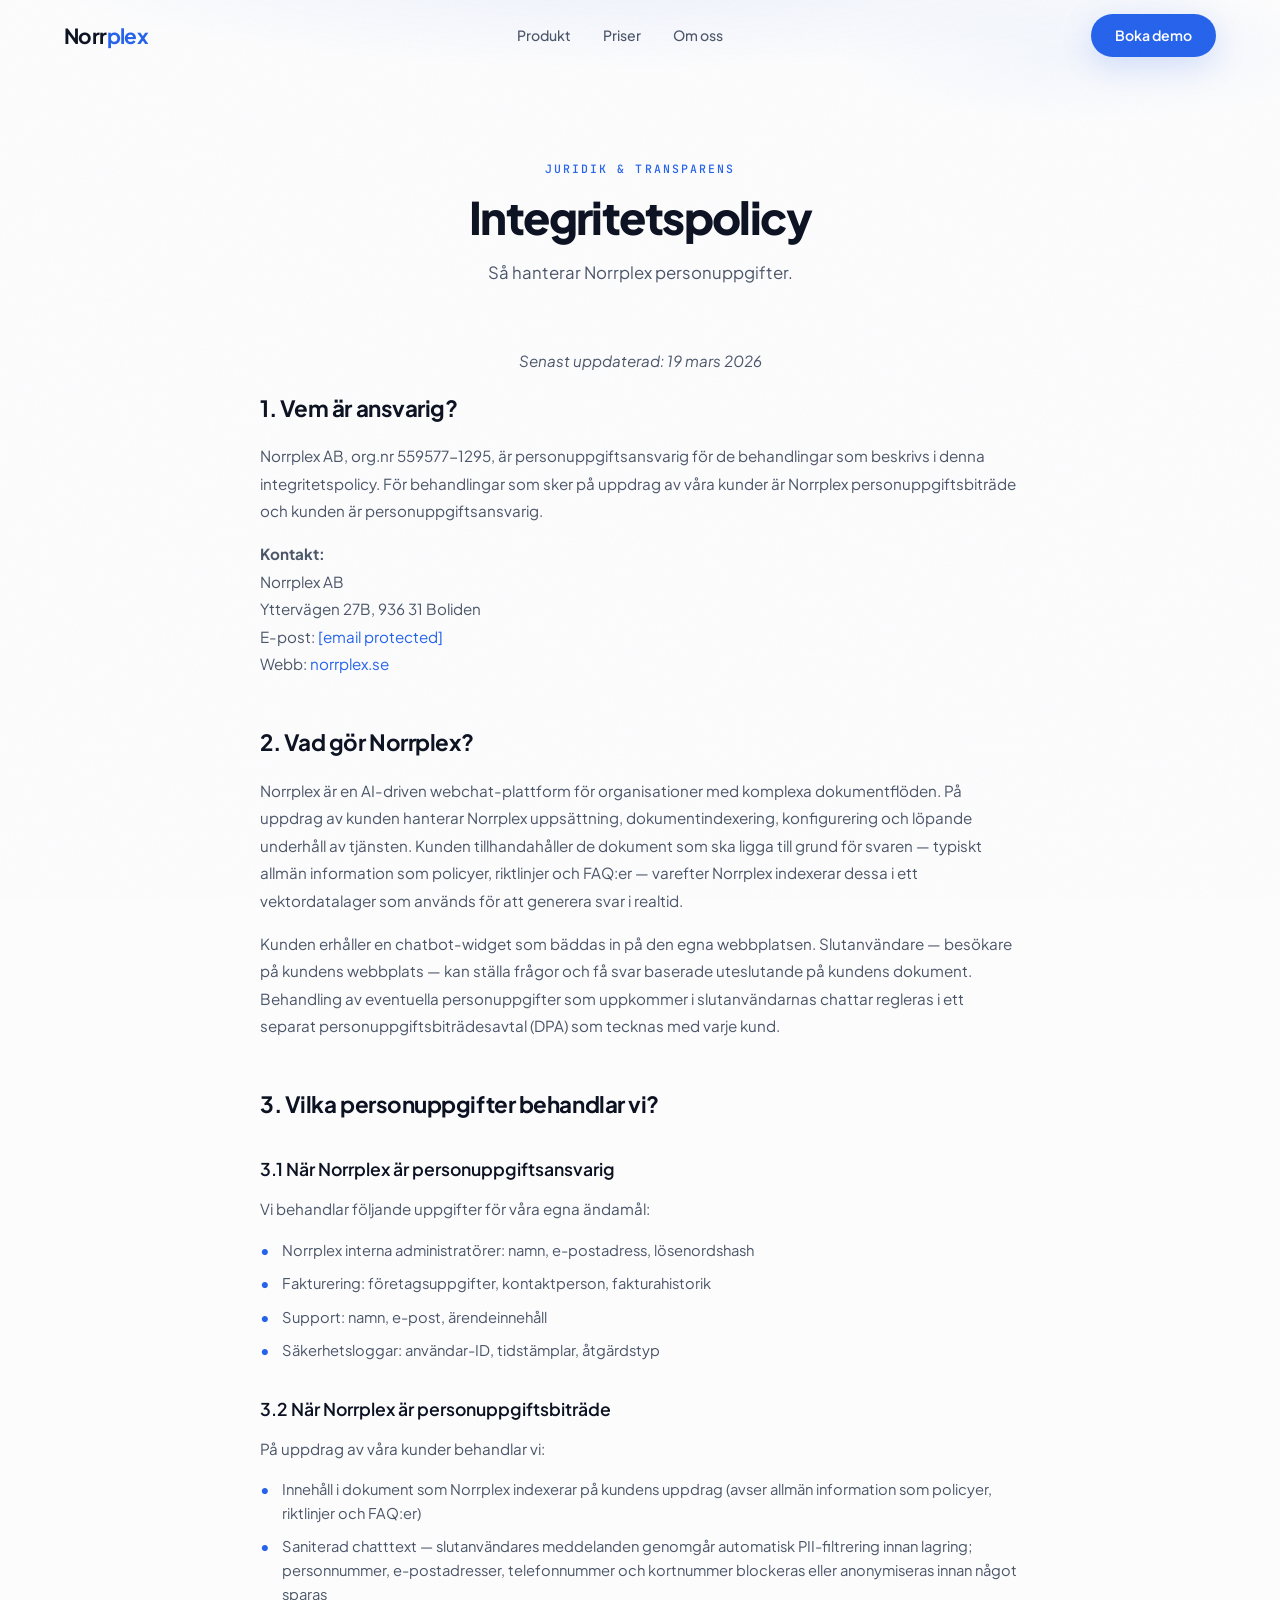
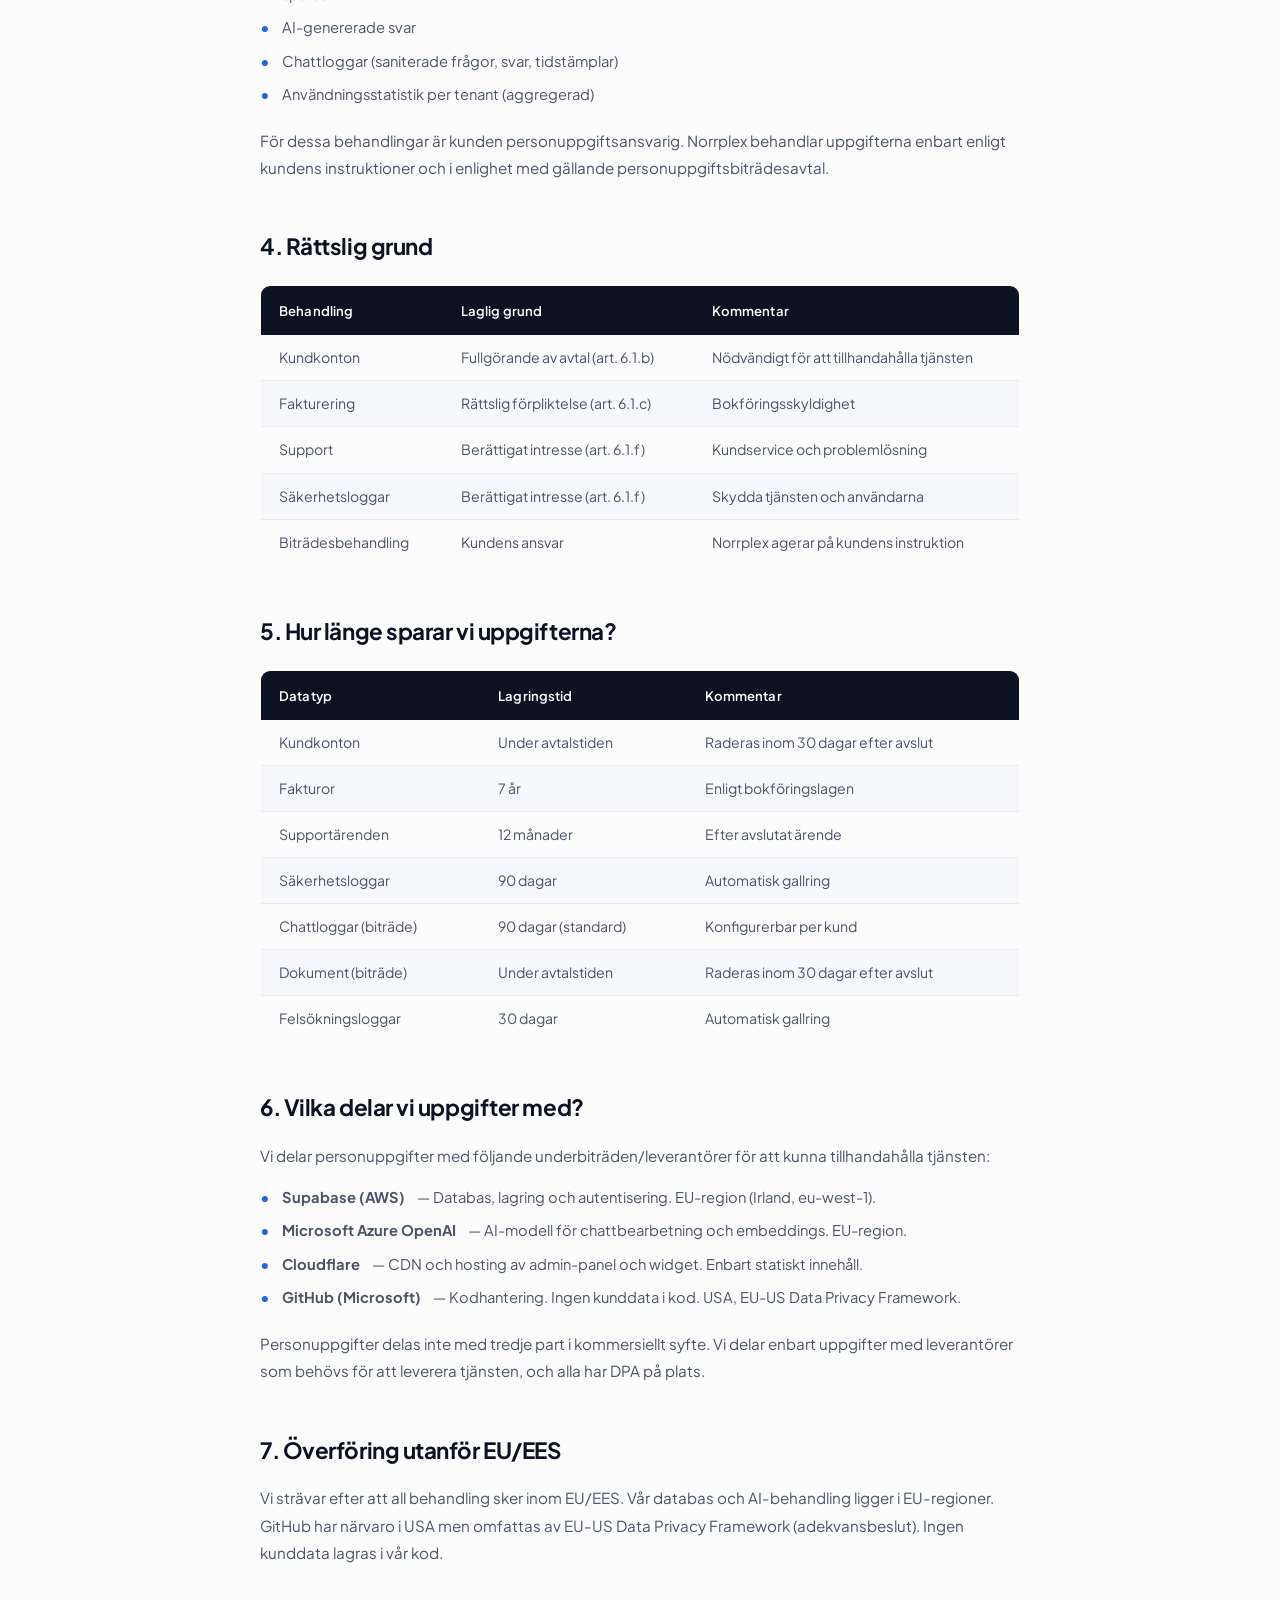
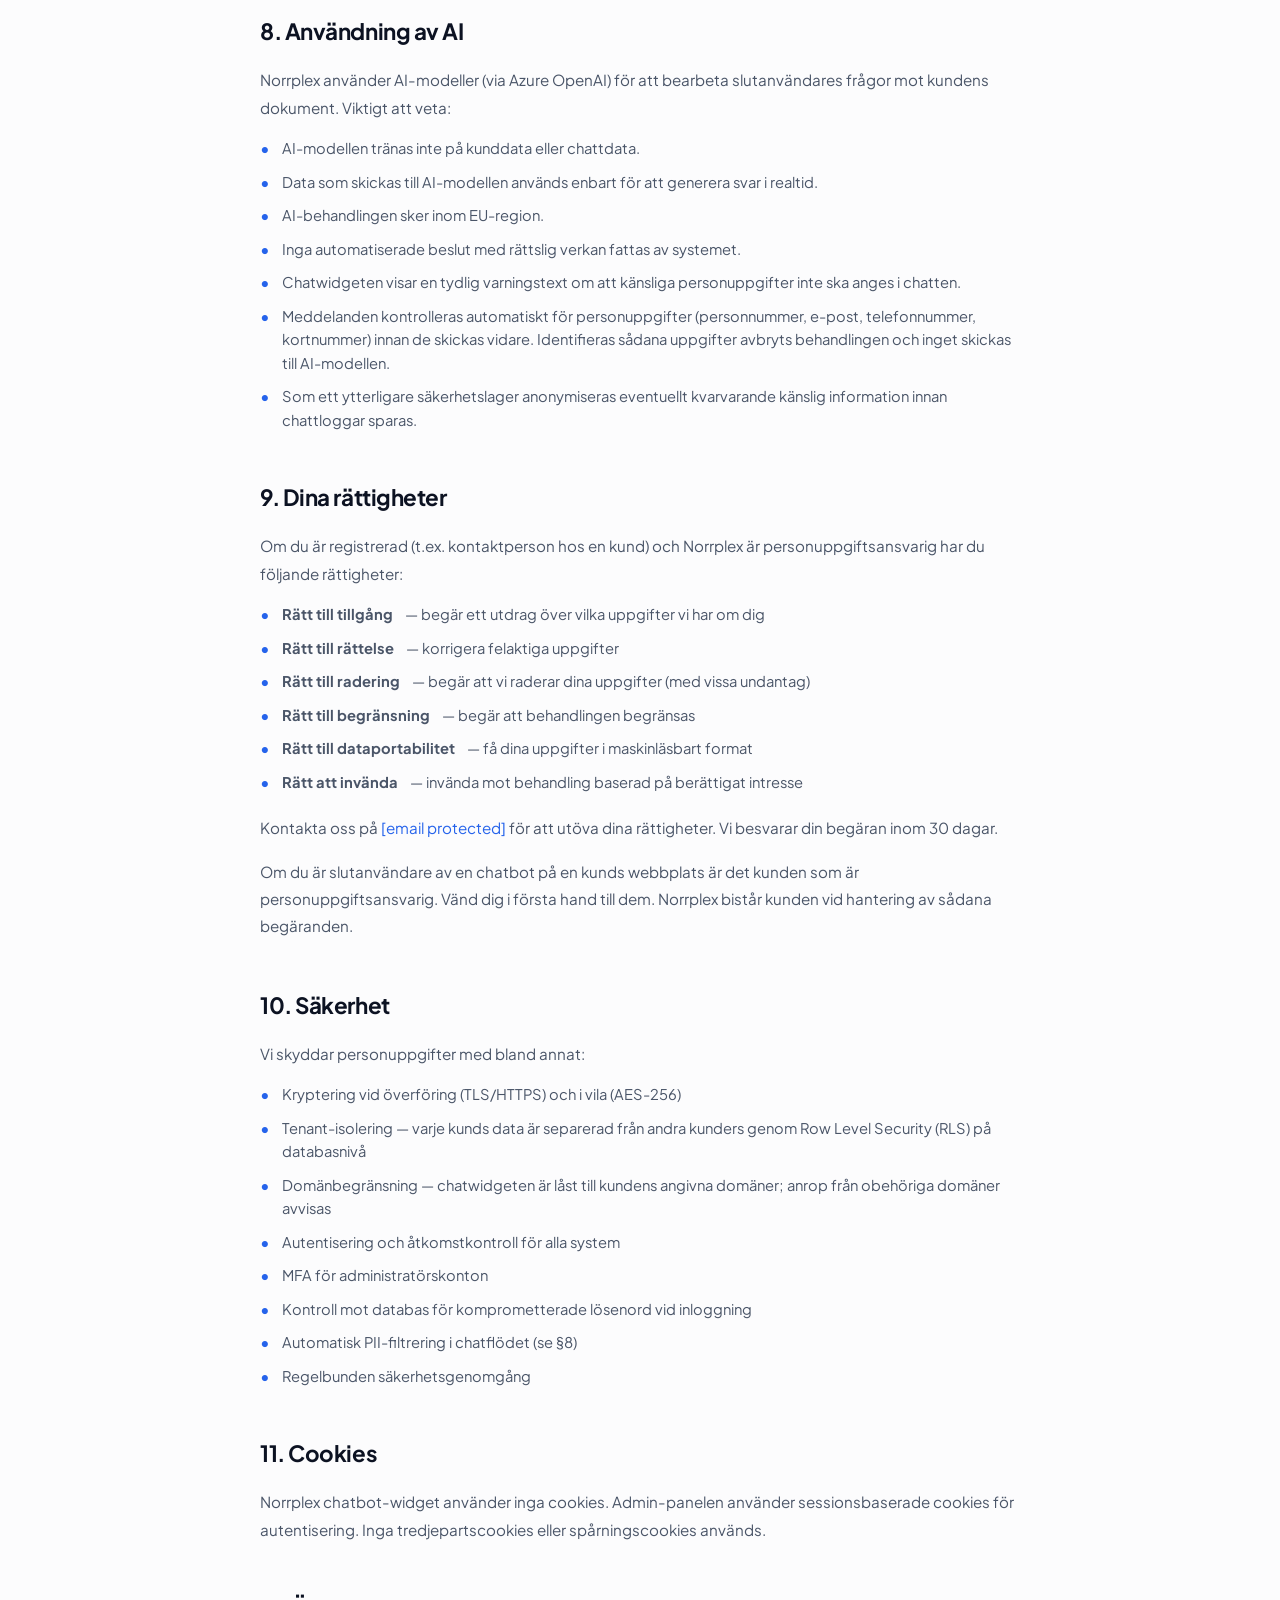
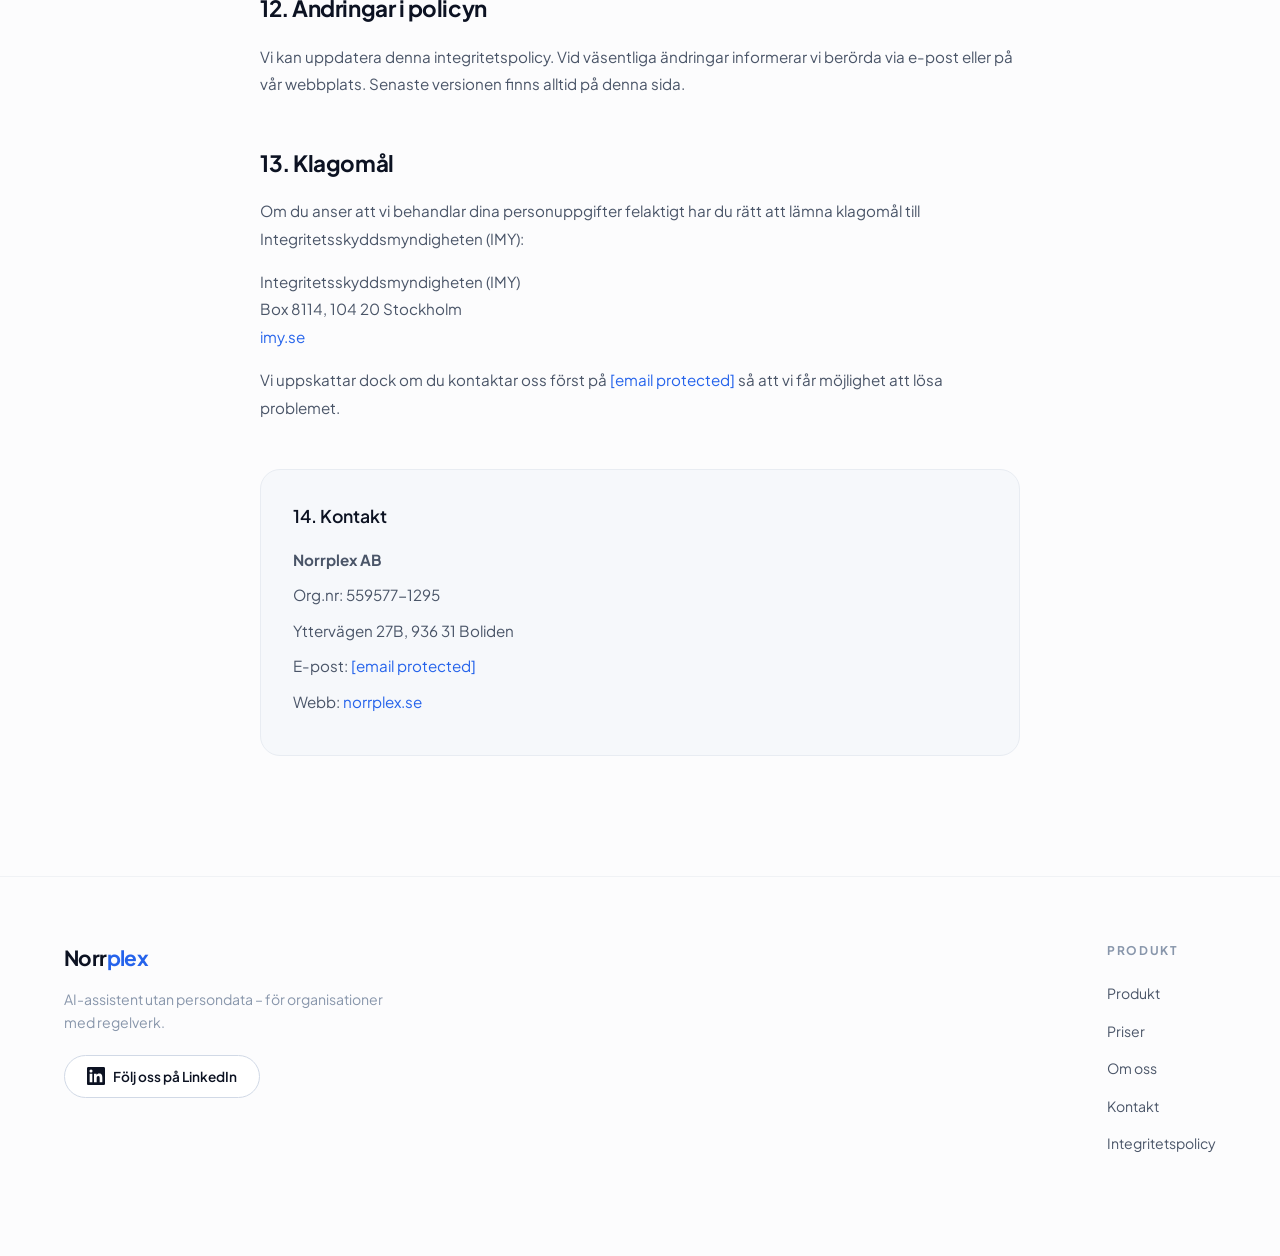
==== integritetspolicy.html @ 1e03a45c "Update integritetspolicy.html" ====
<!DOCTYPE html>
<html lang="sv">
<head>
<meta charset="UTF-8">
<meta name="viewport" content="width=device-width, initial-scale=1.0">
<link rel="canonical" href="https://norrplex.se/integritetspolicy" />
<title>Integritetspolicy — Norrplex</title>
<link rel="icon" type="image/x-icon" href="/images/favicon.ico">
<link rel="icon" type="image/png" sizes="32x32" href="/images/favicon-32x32.png">
<link rel="icon" type="image/png" sizes="16x16" href="/images/favicon-16x16.png">
<link rel="apple-touch-icon" sizes="180x180" href="/images/apple-touch-icon.png">
<link rel="manifest" href="/images/site.webmanifest">
<link rel="preconnect" href="https://fonts.googleapis.com">
<link href="https://fonts.googleapis.com/css2?family=Plus+Jakarta+Sans:ital,wght@0,300;0,400;0,500;0,600;0,700;0,800&family=JetBrains+Mono:wght@400;500;600&display=swap" rel="stylesheet">
<link rel="stylesheet" href="/style.css">
</head>
<body>

<!-- ─── NAVBAR ─── -->
<nav class="navbar" id="navbar">
  <div class="container">
    <a href="/" class="logo">
      <span class="logo-norr">Norr</span><span class="logo-plex">plex</span>
    </a>
    <ul class="nav-links">
      <li><a href="/">Produkt</a></li>
      <li><a href="/priser">Priser</a></li>
      <li><a href="/om-oss">Om oss</a></li>
    </ul>
    <a href="/#contact-info" class="nav-cta">Boka demo</a>
    <button class="mobile-toggle" onclick="document.querySelector('.nav-links').classList.toggle('show')" aria-label="Meny">
      <span></span><span></span><span></span>
    </button>
  </div>
</nav>

<!-- ─── HERO ─── -->
<section class="policy-hero">
  <div class="policy-hero-bg"></div>
  <div class="container" style="position:relative;z-index:1;">
    <p class="section-label">Juridik & Transparens</p>
    <h1 class="section-title">Integritetspolicy</h1>
    <!-- ÄNDRING: Tog bort "öppet och tydligt" (säljargument) -->
    <p class="section-sub">Så hanterar Norrplex personuppgifter.</p>
  </div>
</section>

<!-- ─── POLICY CONTENT ─── -->
<section class="policy-section">
  <div class="container">
    <div class="policy-content">
      <p class="policy-updated">Senast uppdaterad: 19 mars 2026</p>

      <!-- ÄNDRING: Konsekvent "Norrplex AB" (litet p) genom hela dokumentet -->
      <h2>1. Vem är ansvarig?</h2>
      <p>Norrplex AB, org.nr 559577-1295, är personuppgiftsansvarig för de behandlingar som beskrivs i denna integritetspolicy. För behandlingar som sker på uppdrag av våra kunder är Norrplex personuppgiftsbiträde och kunden är personuppgiftsansvarig.</p>
      <p><strong>Kontakt:</strong><br>
        Norrplex AB<br>
        Yttervägen 27B, 936 31 Boliden<br>
        E-post: <a href="/cdn-cgi/l/email-protection#95faf3f3fcf6f0d5fbfae7e7e5f9f0edbbe6f0" style="color:var(--accent);"><span class="__cf_email__" data-cfemail="315e5757585254715f5e4343415d54491f4254">[email&#160;protected]</span></a><br>
        Webb: <a href="https://norrplex.se" style="color:var(--accent);">norrplex.se</a>
      </p>

      <!-- ÄNDRING: §2 omskriven — borttaget säljargument, "träning" ersatt, DPA tillagt -->
      <h2>2. Vad gör Norrplex?</h2>
      <p>Norrplex är en AI-driven webchat-plattform för organisationer med komplexa dokumentflöden. På uppdrag av kunden hanterar Norrplex uppsättning, dokumentindexering, konfigurering och löpande underhåll av tjänsten. Kunden tillhandahåller de dokument som ska ligga till grund för svaren — typiskt allmän information som policyer, riktlinjer och FAQ:er — varefter Norrplex indexerar dessa i ett vektordatalager som används för att generera svar i realtid.</p>
      <p>Kunden erhåller en chatbot-widget som bäddas in på den egna webbplatsen. Slutanvändare — besökare på kundens webbplats — kan ställa frågor och få svar baserade uteslutande på kundens dokument. Behandling av eventuella personuppgifter som uppkommer i slutanvändarnas chattar regleras i ett separat personuppgiftsbiträdesavtal (DPA) som tecknas med varje kund.</p>

      <h2>3. Vilka personuppgifter behandlar vi?</h2>

      <h3>3.1 När Norrplex är personuppgiftsansvarig</h3>
      <p>Vi behandlar följande uppgifter för våra egna ändamål:</p>
      <ul>
        <li>Norrplex interna administratörer: namn, e-postadress, lösenordshash</li>
        <li>Fakturering: företagsuppgifter, kontaktperson, fakturahistorik</li>
        <li>Support: namn, e-post, ärendeinnehåll</li>
        <li>Säkerhetsloggar: användar-ID, tidstämplar, åtgärdstyp</li>
      </ul>

      <!-- ÄNDRING: §3.2 — "Fritext från slutanvändare" ersatt med korrekt beskrivning av saniterad chatttext -->
      <h3>3.2 När Norrplex är personuppgiftsbiträde</h3>
      <p>På uppdrag av våra kunder behandlar vi:</p>
      <ul>
        <li>Innehåll i dokument som Norrplex indexerar på kundens uppdrag (avser allmän information som policyer, riktlinjer och FAQ:er)</li>
        <li>Saniterad chatttext — slutanvändares meddelanden genomgår automatisk PII-filtrering innan lagring; personnummer, e-postadresser, telefonnummer och kortnummer blockeras eller anonymiseras innan något sparas</li>
        <li>AI-genererade svar</li>
        <li>Chattloggar (saniterade frågor, svar, tidstämplar)</li>
        <li>Användningsstatistik per tenant (aggregerad)</li>
      </ul>
      <p>För dessa behandlingar är kunden personuppgiftsansvarig. Norrplex behandlar uppgifterna enbart enligt kundens instruktioner och i enlighet med gällande personuppgiftsbiträdesavtal.</p>

      <h2>4. Rättslig grund</h2>
      <table class="policy-table">
        <thead>
          <tr>
            <th>Behandling</th>
            <th>Laglig grund</th>
            <th>Kommentar</th>
          </tr>
        </thead>
        <tbody>
          <tr>
            <td>Kundkonton</td>
            <td>Fullgörande av avtal (art. 6.1.b)</td>
            <td>Nödvändigt för att tillhandahålla tjänsten</td>
          </tr>
          <tr>
            <td>Fakturering</td>
            <td>Rättslig förpliktelse (art. 6.1.c)</td>
            <td>Bokföringsskyldighet</td>
          </tr>
          <tr>
            <td>Support</td>
            <td>Berättigat intresse (art. 6.1.f)</td>
            <td>Kundservice och problemlösning</td>
          </tr>
          <tr>
            <td>Säkerhetsloggar</td>
            <td>Berättigat intresse (art. 6.1.f)</td>
            <td>Skydda tjänsten och användarna</td>
          </tr>
          <tr>
            <td>Biträdesbehandling</td>
            <td>Kundens ansvar</td>
            <td>Norrplex agerar på kundens instruktion</td>
          </tr>
        </tbody>
      </table>

      <h2>5. Hur länge sparar vi uppgifterna?</h2>
      <table class="policy-table">
        <thead>
          <tr>
            <th>Datatyp</th>
            <th>Lagringstid</th>
            <th>Kommentar</th>
          </tr>
        </thead>
        <tbody>
          <tr>
            <td>Kundkonton</td>
            <td>Under avtalstiden</td>
            <td>Raderas inom 30 dagar efter avslut</td>
          </tr>
          <tr>
            <td>Fakturor</td>
            <td>7 år</td>
            <td>Enligt bokföringslagen</td>
          </tr>
          <tr>
            <td>Supportärenden</td>
            <td>12 månader</td>
            <td>Efter avslutat ärende</td>
          </tr>
          <tr>
            <td>Säkerhetsloggar</td>
            <td>90 dagar</td>
            <td>Automatisk gallring</td>
          </tr>
          <tr>
            <td>Chattloggar (biträde)</td>
            <td>90 dagar (standard)</td>
            <td>Konfigurerbar per kund</td>
          </tr>
          <tr>
            <td>Dokument (biträde)</td>
            <td>Under avtalstiden</td>
            <td>Raderas inom 30 dagar efter avslut</td>
          </tr>
          <tr>
            <td>Felsökningsloggar</td>
            <td>30 dagar</td>
            <td>Automatisk gallring</td>
          </tr>
        </tbody>
      </table>

      <h2>6. Vilka delar vi uppgifter med?</h2>
      <p>Vi delar personuppgifter med följande underbiträden/leverantörer för att kunna tillhandahålla tjänsten:</p>
      <ul>
        <li><strong>Supabase (AWS)</strong> — Databas, lagring och autentisering. EU-region (Irland, eu-west-1).</li>
        <li><strong>Microsoft Azure OpenAI</strong> — AI-modell för chattbearbetning och embeddings. EU-region.</li>
        <li><strong>Cloudflare</strong> — CDN och hosting av admin-panel och widget. Enbart statiskt innehåll.</li>
        <li><strong>GitHub (Microsoft)</strong> — Kodhantering. Ingen kunddata i kod. USA, EU-US Data Privacy Framework.</li>
      </ul>
      <!-- ÄNDRING: "Vi säljer aldrig" ersatt med neutral juridisk formulering -->
      <p>Personuppgifter delas inte med tredje part i kommersiellt syfte. Vi delar enbart uppgifter med leverantörer som behövs för att leverera tjänsten, och alla har DPA på plats.</p>

      <h2>7. Överföring utanför EU/EES</h2>
      <p>Vi strävar efter att all behandling sker inom EU/EES. Vår databas och AI-behandling ligger i EU-regioner. GitHub har närvaro i USA men omfattas av EU-US Data Privacy Framework (adekvansbeslut). Ingen kunddata lagras i vår kod.</p>

      <!-- ÄNDRING: §8 utökad med PII-skyddsåtgärder -->
      <h2>8. Användning av AI</h2>
      <p>Norrplex använder AI-modeller (via Azure OpenAI) för att bearbeta slutanvändares frågor mot kundens dokument. Viktigt att veta:</p>
      <ul>
        <li>AI-modellen tränas inte på kunddata eller chattdata.</li>
        <li>Data som skickas till AI-modellen används enbart för att generera svar i realtid.</li>
        <li>AI-behandlingen sker inom EU-region.</li>
        <li>Inga automatiserade beslut med rättslig verkan fattas av systemet.</li>
        <li>Chatwidgeten visar en tydlig varningstext om att känsliga personuppgifter inte ska anges i chatten.</li>
        <li>Meddelanden kontrolleras automatiskt för personuppgifter (personnummer, e-post, telefonnummer, kortnummer) innan de skickas vidare. Identifieras sådana uppgifter avbryts behandlingen och inget skickas till AI-modellen.</li>
        <li>Som ett ytterligare säkerhetslager anonymiseras eventuellt kvarvarande känslig information innan chattloggar sparas.</li>
      </ul>

      <h2>9. Dina rättigheter</h2>
      <p>Om du är registrerad (t.ex. kontaktperson hos en kund) och Norrplex är personuppgiftsansvarig har du följande rättigheter:</p>
      <ul>
        <li><strong>Rätt till tillgång</strong> — begär ett utdrag över vilka uppgifter vi har om dig</li>
        <li><strong>Rätt till rättelse</strong> — korrigera felaktiga uppgifter</li>
        <li><strong>Rätt till radering</strong> — begär att vi raderar dina uppgifter (med vissa undantag)</li>
        <li><strong>Rätt till begränsning</strong> — begär att behandlingen begränsas</li>
        <li><strong>Rätt till dataportabilitet</strong> — få dina uppgifter i maskinläsbart format</li>
        <li><strong>Rätt att invända</strong> — invända mot behandling baserad på berättigat intresse</li>
      </ul>
      <p>Kontakta oss på <a href="/cdn-cgi/l/email-protection#c8a7aeaea1abad88a6a7babab8a4adb0e6bbad" style="color:var(--accent);"><span class="__cf_email__" data-cfemail="b4dbd2d2ddd7d1f4dadbc6c6c4d8d1cc9ac7d1">[email&#160;protected]</span></a> för att utöva dina rättigheter. Vi besvarar din begäran inom 30 dagar.</p>
      <p>Om du är slutanvändare av en chatbot på en kunds webbplats är det kunden som är personuppgiftsansvarig. Vänd dig i första hand till dem. Norrplex bistår kunden vid hantering av sådana begäranden.</p>

      <!-- ÄNDRING: §10 utökad med RLS, domänbegränsning och kontroll av komprometterade lösenord -->
      <h2>10. Säkerhet</h2>
      <p>Vi skyddar personuppgifter med bland annat:</p>
      <ul>
        <li>Kryptering vid överföring (TLS/HTTPS) och i vila (AES-256)</li>
        <li>Tenant-isolering — varje kunds data är separerad från andra kunders genom Row Level Security (RLS) på databasnivå</li>
        <li>Domänbegränsning — chatwidgeten är låst till kundens angivna domäner; anrop från obehöriga domäner avvisas</li>
        <li>Autentisering och åtkomstkontroll för alla system</li>
        <li>MFA för administratörskonton</li>
        <li>Kontroll mot databas för komprometterade lösenord vid inloggning</li>
        <li>Automatisk PII-filtrering i chatflödet (se §8)</li>
        <li>Regelbunden säkerhetsgenomgång</li>
      </ul>

      <h2>11. Cookies</h2>
      <p>Norrplex chatbot-widget använder inga cookies. Admin-panelen använder sessionsbaserade cookies för autentisering. Inga tredjepartscookies eller spårningscookies används.</p>

      <h2>12. Ändringar i policyn</h2>
      <p>Vi kan uppdatera denna integritetspolicy. Vid väsentliga ändringar informerar vi berörda via e-post eller på vår webbplats. Senaste versionen finns alltid på denna sida.</p>

      <h2>13. Klagomål</h2>
      <p>Om du anser att vi behandlar dina personuppgifter felaktigt har du rätt att lämna klagomål till Integritetsskyddsmyndigheten (IMY):</p>
      <p>
        Integritetsskyddsmyndigheten (IMY)<br>
        Box 8114, 104 20 Stockholm<br>
        <a href="https://www.imy.se" target="_blank" rel="noopener" style="color:var(--accent);">imy.se</a>
      </p>
      <p>Vi uppskattar dock om du kontaktar oss först på <a href="/cdn-cgi/l/email-protection#771811111e14123719180505071b120f590412" style="color:var(--accent);"><span class="__cf_email__" data-cfemail="a4cbc2c2cdc7c1e4cacbd6d6d4c8c1dc8ad7c1">[email&#160;protected]</span></a> så att vi får möjlighet att lösa problemet.</p>

      <div class="policy-contact-card">
        <h3>14. Kontakt</h3>
        <p><strong>Norrplex AB</strong></p>
        <p>Org.nr: 559577-1295</p>
        <p>Yttervägen 27B, 936 31 Boliden</p>
        <p>E-post: <a href="/cdn-cgi/l/email-protection#f29d94949b9197b29c9d8080829e978adc8197" style="color:var(--accent);"><span class="__cf_email__" data-cfemail="84ebe2e2ede7e1c4eaebf6f6f4e8e1fcaaf7e1">[email&#160;protected]</span></a></p>
        <p>Webb: <a href="https://norrplex.se" style="color:var(--accent);">norrplex.se</a></p>
      </div>

    </div>
  </div>
</section>

<!-- ─── FOOTER ─── -->
<footer class="footer">
  <div class="container">
    <div class="footer-top">
      <div class="footer-brand">
        <a href="/" class="logo">
          <span class="logo-norr">Norr</span><span class="logo-plex">plex</span>
        </a>
        <p>AI-assistent utan persondata – för organisationer med regelverk.</p>
        <a href="https://www.linkedin.com/company/norrplex" target="_blank" rel="noopener" class="footer-linkedin">
          <svg width="18" height="18" viewBox="0 0 24 24" fill="currentColor"><path d="M20.447 20.452h-3.554v-5.569c0-1.328-.027-3.037-1.852-3.037-1.853 0-2.136 1.445-2.136 2.939v5.667H9.351V9h3.414v1.561h.046c.477-.9 1.637-1.85 3.37-1.85 3.601 0 4.267 2.37 4.267 5.455v6.286zM5.337 7.433a2.062 2.062 0 0 1-2.063-2.065 2.064 2.064 0 1 1 2.063 2.065zm1.782 13.019H3.555V9h3.564v11.452zM22.225 0H1.771C.792 0 0 .774 0 1.729v20.542C0 23.227.792 24 1.771 24h20.451C23.2 24 24 23.227 24 22.271V1.729C24 .774 23.2 0 22.222 0h.003z"/></svg>
          Följ oss på LinkedIn
        </a>
      </div>
      <div class="footer-col">
        <h4>Produkt</h4>
        <ul>
          <li><a href="/">Produkt</a></li>
          <li><a href="/priser">Priser</a></li>
          <li><a href="/om-oss">Om oss</a></li>
          <li><a href="/#contact-info">Kontakt</a></li>
          <li><a href="/integritetspolicy">Integritetspolicy</a></li>
        </ul>
      </div>
    </div>
  </div>
</footer>

</body>
</html>
---- style.css ----
*, *::before, *::after { margin: 0; padding: 0; box-sizing: border-box; }

:root {
  --bg-primary: #fcfcfd;
  --bg-secondary: #f6f8fb;
  --bg-card: #ffffff;
  --bg-card-hover: #f8fafc;
  --bg-elevated: #ffffff;
  --border: #e8ecf2;
  --border-light: #d1d9e6;
  --border-subtle: #f0f2f5;
  --text-primary: #0c1222;
  --text-secondary: #4a5568;
  --text-muted: #8896ab;
  --accent: #2563eb;
  --accent-hover: #1d4ed8;
  --accent-soft: #3b82f6;
  --accent-glow: rgba(37, 99, 235, 0.07);
  --accent-glow-md: rgba(37, 99, 235, 0.12);
  --accent-glow-strong: rgba(37, 99, 235, 0.2);
  --accent-light: #eff6ff;
  --accent-surface: #f0f5ff;
  --shadow-sm: 0 1px 2px rgba(12, 18, 34, 0.04);
  --shadow-md: 0 4px 16px rgba(12, 18, 34, 0.06);
  --shadow-lg: 0 12px 40px rgba(12, 18, 34, 0.08);
  --shadow-xl: 0 20px 60px rgba(12, 18, 34, 0.1);
  --shadow-accent: 0 8px 32px rgba(37, 99, 235, 0.18);
  --font-body: 'Plus Jakarta Sans', -apple-system, sans-serif;
  --font-mono: 'JetBrains Mono', monospace;
  --radius: 20px;
  --radius-md: 14px;
  --radius-sm: 10px;
  --radius-xs: 6px;
  --ease-out: cubic-bezier(0.16, 1, 0.3, 1);
  --ease-spring: cubic-bezier(0.34, 1.56, 0.64, 1);
}

html { scroll-behavior: smooth; }

body {
  font-family: var(--font-body);
  background: var(--bg-primary);
  color: var(--text-primary);
  line-height: 1.6;
  overflow-x: hidden;
  -webkit-font-smoothing: antialiased;
  -moz-osx-font-smoothing: grayscale;
}

/* ─── NOISE OVERLAY ─── */
body::before {
  content: '';
  position: fixed;
  inset: 0;
  background-image: url("data:image/svg+xml,%3Csvg viewBox='0 0 512 512' xmlns='http://www.w3.org/2000/svg'%3E%3Cfilter id='noise'%3E%3CfeTurbulence type='fractalNoise' baseFrequency='0.65' numOctaves='3' stitchTiles='stitch'/%3E%3C/filter%3E%3Crect width='100%25' height='100%25' filter='url(%23noise)' opacity='0.018'/%3E%3C/svg%3E");
  pointer-events: none;
  z-index: 9999;
}

a { color: inherit; text-decoration: none; }

.container {
  max-width: 1200px;
  margin: 0 auto;
  padding: 0 24px;
}

/* ─── NAVBAR ─── */
.navbar {
  position: fixed;
  top: 0;
  left: 0;
  right: 0;
  z-index: 1000;
  padding: 14px 0;
  transition: all 0.5s var(--ease-out);
  background: transparent;
}

.navbar.scrolled {
  background: rgba(252, 252, 253, 0.85);
  backdrop-filter: blur(24px) saturate(180%);
  -webkit-backdrop-filter: blur(24px) saturate(180%);
  border-bottom: 1px solid rgba(232, 236, 242, 0.6);
  box-shadow: 0 1px 8px rgba(0,0,0,0.03);
}

.navbar .container {
  display: flex;
  align-items: center;
  justify-content: space-between;
}

.logo {
  display: flex;
  align-items: center;
  gap: 0;
  font-weight: 700;
  font-size: 1.3rem;
  letter-spacing: -0.03em;
}

.logo-norr {
  color: var(--text-primary);
}

.logo-plex {
  color: var(--accent);
}

.nav-links {
  display: flex;
  align-items: center;
  gap: 32px;
  list-style: none;
}

.nav-links a {
  font-size: 0.88rem;
  color: var(--text-secondary);
  transition: color 0.3s;
  font-weight: 500;
  position: relative;
}

.nav-links a::after {
  content: '';
  position: absolute;
  bottom: -4px;
  left: 0;
  width: 0;
  height: 1.5px;
  background: var(--accent);
  transition: width 0.3s var(--ease-out);
}

.nav-links a:hover { color: var(--text-primary); }
.nav-links a:hover::after { width: 100%; }

.nav-cta {
  display: inline-flex;
  align-items: center;
  gap: 8px;
  padding: 10px 24px;
  background: var(--accent);
  color: #ffffff;
  font-weight: 600;
  font-size: 0.88rem;
  border-radius: 50px;
  transition: all 0.35s var(--ease-out);
  border: none;
  cursor: pointer;
  box-shadow: var(--shadow-accent);
}

.nav-cta:hover {
  background: var(--accent-hover);
  transform: translateY(-1px);
  box-shadow: 0 10px 36px rgba(37, 99, 235, 0.25);
}

.mobile-toggle {
  display: none;
  flex-direction: column;
  gap: 5px;
  cursor: pointer;
  background: none;
  border: none;
  padding: 4px;
}

.mobile-toggle span {
  display: block;
  width: 22px;
  height: 2px;
  background: var(--text-primary);
  border-radius: 2px;
  transition: all 0.3s;
}

/* ─── HERO ─── */
.hero {
  position: relative;
  min-height: 100vh;
  display: flex;
  align-items: center;
  justify-content: center;
  text-align: center;
  padding: 140px 24px 100px;
  overflow: hidden;
}

.hero-bg {
  position: absolute;
  inset: 0;
  background:
    radial-gradient(ellipse 80% 50% at 50% -10%, rgba(37, 99, 235, 0.08) 0%, transparent 60%),
    radial-gradient(ellipse 40% 40% at 85% 15%, rgba(59, 130, 246, 0.05) 0%, transparent 50%),
    radial-gradient(ellipse 40% 40% at 15% 25%, rgba(37, 99, 235, 0.03) 0%, transparent 50%);
  pointer-events: none;
}

.hero-grid {
  position: absolute;
  inset: 0;
  background-image:
    linear-gradient(rgba(37, 99, 235, 0.035) 1px, transparent 1px),
    linear-gradient(90deg, rgba(37, 99, 235, 0.035) 1px, transparent 1px);
  background-size: 72px 72px;
  mask-image: radial-gradient(ellipse 55% 45% at 50% 25%, black 0%, transparent 70%);
  -webkit-mask-image: radial-gradient(ellipse 55% 45% at 50% 25%, black 0%, transparent 70%);
  animation: gridFade 1.5s ease-out;
}

@keyframes gridFade {
  from { opacity: 0; }
  to { opacity: 1; }
}

/* Floating orbs */
.hero-orb {
  position: absolute;
  border-radius: 50%;
  filter: blur(80px);
  pointer-events: none;
  animation: orbFloat 12s ease-in-out infinite alternate;
}

.hero-orb-1 {
  width: 400px;
  height: 400px;
  background: rgba(37, 99, 235, 0.06);
  top: -100px;
  right: -100px;
  animation-delay: 0s;
}

.hero-orb-2 {
  width: 300px;
  height: 300px;
  background: rgba(59, 130, 246, 0.04);
  bottom: 50px;
  left: -80px;
  animation-delay: -4s;
}

@keyframes orbFloat {
  0% { transform: translate(0, 0) scale(1); }
  100% { transform: translate(30px, -20px) scale(1.1); }
}

.hero-content {
  position: relative;
  z-index: 2;
  max-width: 820px;
}

.hero-badge {
  display: inline-flex;
  align-items: center;
  gap: 10px;
  padding: 7px 18px 7px 10px;
  background: var(--bg-elevated);
  border: 1px solid var(--border);
  border-radius: 50px;
  font-size: 0.78rem;
  color: var(--text-secondary);
  margin-bottom: 36px;
  font-weight: 500;
  letter-spacing: 0.01em;
  box-shadow: var(--shadow-sm);
  animation: fadeInUp 0.8s var(--ease-out);
}

.hero-badge-ai {
  margin-bottom: 10px;
}

.hero-badge-dot {
  width: 8px;
  height: 8px;
  background: var(--accent);
  border-radius: 50%;
  position: relative;
}

.hero-badge-dot::after {
  content: '';
  position: absolute;
  inset: -3px;
  border-radius: 50%;
  border: 1.5px solid var(--accent);
  animation: pingDot 2s ease-out infinite;
}

@keyframes pingDot {
  0% { transform: scale(1); opacity: 0.6; }
  100% { transform: scale(2); opacity: 0; }
}

.hero h1 {
  font-size: clamp(2.8rem, 5.8vw, 4.2rem);
  font-weight: 800;
  letter-spacing: -0.04em;
  line-height: 1.08;
  margin-bottom: 24px;
  animation: fadeInUp 0.8s var(--ease-out) 0.1s both;
}

.hero h1 .rotating-text {
  display: inline-block;
  position: relative;
}

.rotating-text-inner {
  display: inline-block;
  background: linear-gradient(135deg, var(--accent), #3b82f6);
  -webkit-background-clip: text;
  -webkit-text-fill-color: transparent;
  background-clip: text;
  padding-bottom: 0.1em;
}

.hero-sub {
  font-size: clamp(1.05rem, 1.8vw, 1.25rem);
  color: var(--text-secondary);
  max-width: 580px;
  margin: 0 auto 40px;
  line-height: 1.7;
  animation: fadeInUp 0.8s var(--ease-out) 0.2s both;
  font-weight: 400;
}

.hero-actions {
  display: flex;
  align-items: center;
  justify-content: center;
  gap: 14px;
  animation: fadeInUp 0.8s var(--ease-out) 0.3s both;
}

.btn-primary {
  display: inline-flex;
  align-items: center;
  gap: 8px;
  padding: 15px 34px;
  background: var(--accent);
  color: #ffffff;
  font-weight: 600;
  font-size: 0.95rem;
  border-radius: 50px;
  transition: all 0.35s var(--ease-out);
  border: none;
  cursor: pointer;
  font-family: var(--font-body);
  box-shadow: var(--shadow-accent);
  position: relative;
  overflow: hidden;
}

.btn-primary::before {
  content: '';
  position: absolute;
  inset: 0;
  background: linear-gradient(135deg, rgba(255,255,255,0.15), transparent);
  opacity: 0;
  transition: opacity 0.3s;
}

.btn-primary:hover {
  background: var(--accent-hover);
  transform: translateY(-2px);
  box-shadow: 0 12px 40px rgba(37, 99, 235, 0.28);
}

.btn-primary:hover::before { opacity: 1; }

.btn-secondary {
  display: inline-flex;
  align-items: center;
  gap: 8px;
  padding: 15px 34px;
  background: var(--bg-elevated);
  color: var(--text-primary);
  font-weight: 500;
  font-size: 0.95rem;
  border-radius: 50px;
  border: 1px solid var(--border-light);
  transition: all 0.35s var(--ease-out);
  cursor: pointer;
  font-family: var(--font-body);
  box-shadow: var(--shadow-sm);
}

.btn-secondary:hover {
  border-color: var(--accent);
  color: var(--accent);
  box-shadow: var(--shadow-md);
  transform: translateY(-1px);
}

@keyframes fadeInUp {
  from { opacity: 0; transform: translateY(28px); }
  to { opacity: 1; transform: translateY(0); }
}

/* ─── TRUST BAR ─── */
.trust-bar {
  padding: 56px 0 44px;
  border-top: 1px solid var(--border-subtle);
  position: relative;
  overflow: hidden;
}

.trust-bar .container { text-align: center; }

.trust-label {
  font-size: 0.72rem;
  text-transform: uppercase;
  letter-spacing: 0.18em;
  color: var(--text-muted);
  margin-bottom: 28px;
  font-weight: 600;
}

.trust-logos-track {
  display: flex;
  gap: 48px;
  animation: scrollLogos 25s linear infinite;
  width: max-content;
}

.trust-logos-wrapper {
  overflow: hidden;
  mask-image: linear-gradient(90deg, transparent, black 10%, black 90%, transparent);
  -webkit-mask-image: linear-gradient(90deg, transparent, black 10%, black 90%, transparent);
}

@keyframes scrollLogos {
  0% { transform: translateX(0); }
  100% { transform: translateX(-50%); }
}

.trust-logo {
  font-size: 1rem;
  font-weight: 600;
  color: var(--text-muted);
  opacity: 0.45;
  transition: opacity 0.4s;
  white-space: nowrap;
  letter-spacing: -0.01em;
  flex-shrink: 0;
  padding: 8px 0;
}

.trust-logo:hover { opacity: 0.75; }

/* ─── FEATURES (Pango-style tabbed) ─── */
.features {
  padding: 120px 0;
}

.section-label {
  font-family: var(--font-mono);
  font-size: 0.72rem;
  text-transform: uppercase;
  letter-spacing: 0.18em;
  color: var(--accent);
  margin-bottom: 14px;
  font-weight: 500;
}

.section-title {
  font-size: clamp(2rem, 3.8vw, 2.8rem);
  font-weight: 800;
  letter-spacing: -0.035em;
  line-height: 1.12;
  margin-bottom: 16px;
}

.section-sub {
  font-size: 1.05rem;
  color: var(--text-secondary);
  max-width: 540px;
  line-height: 1.7;
}

.features-header {
  text-align: center;
  margin-bottom: 64px;
}

.features-header .section-sub {
  margin: 0 auto;
}

/* Tabbed feature cards */
.feature-tabs {
  display: flex;
  gap: 8px;
  justify-content: center;
  margin-bottom: 40px;
}

.feature-tab {
  padding: 10px 22px;
  border-radius: 50px;
  font-size: 0.85rem;
  font-weight: 500;
  color: var(--text-secondary);
  background: transparent;
  border: 1px solid var(--border);
  cursor: pointer;
  font-family: var(--font-body);
  transition: all 0.35s var(--ease-out);
}

.feature-tab:hover {
  border-color: var(--border-light);
  background: var(--bg-secondary);
}

.feature-tab.active {
  background: var(--accent);
  color: #ffffff;
  border-color: var(--accent);
  box-shadow: var(--shadow-accent);
}

.feature-panels {
  position: relative;
}

.feature-panel {
  display: none;
  max-width: 640px;
  margin: 0 auto;
  text-align: center;
  animation: panelIn 0.5s var(--ease-out);
}

.feature-panel.active {
  display: block;
}

@keyframes panelIn {
  from { opacity: 0; transform: translateY(16px); }
  to { opacity: 1; transform: translateY(0); }
}

.feature-panel-visual {
  background: linear-gradient(135deg, var(--accent-surface), var(--bg-secondary));
  border-radius: var(--radius);
  border: 1px solid var(--border);
  padding: 48px;
  aspect-ratio: 4/3;
  display: flex;
  align-items: center;
  justify-content: center;
  position: relative;
  overflow: hidden;
}

.feature-panel-visual::before {
  content: '';
  position: absolute;
  inset: 0;
  background-image:
    radial-gradient(circle at 20% 80%, rgba(37, 99, 235, 0.06) 0%, transparent 50%),
    radial-gradient(circle at 80% 20%, rgba(59, 130, 246, 0.04) 0%, transparent 50%);
}

.feature-visual-icon {
  position: relative;
  z-index: 1;
  font-size: 4rem;
  filter: drop-shadow(0 4px 12px rgba(0,0,0,0.08));
}

.feature-panel-content {
  max-width: 640px;
  text-align: center;
}

.feature-panel-content h3 {
  font-size: 1.6rem;
  font-weight: 700;
  letter-spacing: -0.02em;
  margin-bottom: 16px;
  line-height: 1.2;
}

.feature-panel-content p {
  color: var(--text-secondary);
  font-size: 1rem;
  line-height: 1.75;
  margin-bottom: 28px;
}

.feature-highlights {
  display: inline-flex;
  flex-direction: column;
  gap: 14px;
  text-align: left;
}

.feature-highlight {
  display: flex;
  align-items: flex-start;
  gap: 12px;
  font-size: 0.92rem;
  color: var(--text-secondary);
  line-height: 1.5;
}

.feature-highlight-check {
  width: 22px;
  height: 22px;
  border-radius: 50%;
  background: var(--accent-glow-md);
  display: flex;
  align-items: center;
  justify-content: center;
  flex-shrink: 0;
  margin-top: 1px;
  color: var(--accent);
  font-size: 0.7rem;
  font-weight: 700;
}

/* ─── FEATURE GRID (scrolling carousel) ─── */
.features-carousel-wrapper {
  margin-top: 64px;
}

.features-carousel {
  overflow: hidden;
  mask-image: linear-gradient(90deg, transparent, black 6%, black 94%, transparent);
  -webkit-mask-image: linear-gradient(90deg, transparent, black 6%, black 94%, transparent);
}

.features-carousel-track {
  display: flex;
  gap: 16px;
  width: max-content;
  animation: scrollCards 35s linear infinite;
}

.features-carousel:hover .features-carousel-track {
  animation-play-state: paused;
}

@keyframes scrollCards {
  0% { transform: translateX(0); }
  100% { transform: translateX(-50%); }
}

.fc-card {
  flex-shrink: 0;
  width: 200px;
  background: var(--bg-card);
  border: 1px solid var(--border);
  border-radius: var(--radius);
  padding: 28px 22px;
  text-align: center;
  transition: all 0.4s var(--ease-out);
  box-shadow: var(--shadow-sm);
  cursor: default;
}

.fc-card:hover {
  border-color: rgba(37, 99, 235, 0.2);
  transform: translateY(-4px);
  box-shadow: var(--shadow-lg);
}

.fc-icon {
  width: 46px;
  height: 46px;
  background: var(--accent-glow);
  border: 1px solid rgba(37, 99, 235, 0.08);
  border-radius: 13px;
  display: flex;
  align-items: center;
  justify-content: center;
  margin: 0 auto 16px;
  font-size: 1.15rem;
  transition: all 0.35s var(--ease-out);
  color: var(--accent);
}

.fc-icon svg {
  stroke: var(--accent);
}

.fc-card:hover .fc-icon {
  background: var(--accent-glow-md);
  transform: scale(1.08);
}

.fc-card h3 {
  font-size: 0.9rem;
  font-weight: 600;
  letter-spacing: -0.01em;
  line-height: 1.3;
  color: var(--text-primary);
}

/* ─── SHOWCASE ─── */
.showcase {
  padding: 100px 0 120px;
}

.showcase-grid {
  display: grid;
  grid-template-columns: 1fr 1fr;
  gap: 72px;
  align-items: center;
}

.hero-visual {
  display: flex;
  justify-content: center;
}

/* ─── CHAT MOCKUP (elevated) ─── */
.chat-mockup {
  width: 100%;
  max-width: 400px;
  background: var(--bg-card);
  border-radius: var(--radius);
  border: 1.5px solid var(--border-light);
  overflow: hidden;
  box-shadow: 
    0 0 0 1px rgba(37, 99, 235, 0.06),
    0 4px 12px rgba(12, 18, 34, 0.06),
    0 20px 50px rgba(12, 18, 34, 0.1);
  position: relative;
}

/* Gradient glow border */
.chat-mockup::before {
  content: '';
  position: absolute;
  inset: -2px;
  border-radius: calc(var(--radius) + 2px);
  background: linear-gradient(135deg, rgba(37, 99, 235, 0.2), rgba(37, 99, 235, 0.05) 30%, rgba(59, 130, 246, 0.05) 70%, rgba(37, 99, 235, 0.15));
  z-index: -1;
  pointer-events: none;
}

.chat-header {
  display: flex;
  align-items: center;
  gap: 12px;
  padding: 16px 20px;
  background: linear-gradient(180deg, var(--bg-secondary), #f0f3f8);
  border-bottom: 1.5px solid var(--border-light);
}

.chat-avatar {
  width: 40px;
  height: 40px;
  display: flex;
  align-items: center;
  justify-content: center;
  background: linear-gradient(135deg, #2563eb, #1e40af);
  border-radius: 11px;
  color: white;
  box-shadow: 0 2px 8px rgba(37, 99, 235, 0.3);
}

.chat-header span:first-of-type {
  font-weight: 600;
  flex: 1;
  color: var(--text-primary);
  font-size: 0.92rem;
}

.chat-status {
  font-size: 0.72rem;
  color: #22c55e;
  font-weight: 600;
  display: flex;
  align-items: center;
  gap: 5px;
}

.chat-status::before {
  content: '';
  width: 6px;
  height: 6px;
  background: #22c55e;
  border-radius: 50%;
  box-shadow: 0 0 6px rgba(34, 197, 94, 0.5);
}

.chat-messages {
  padding: 20px;
  display: flex;
  flex-direction: column;
  gap: 16px;
  height: 360px;
  overflow-y: auto;
  scrollbar-width: none;
  background: linear-gradient(180deg, #f8fafc 0%, #ffffff 30%, #ffffff 100%);
}

.chat-messages::-webkit-scrollbar { display: none; }

/* Chat input bar at bottom */
.chat-input-bar {
  display: flex;
  align-items: center;
  gap: 10px;
  padding: 14px 16px;
  border-top: 1.5px solid var(--border-light);
  background: var(--bg-secondary);
}

.chat-input-bar-field {
  flex: 1;
  padding: 9px 14px;
  border-radius: 50px;
  border: 1px solid var(--border);
  background: var(--bg-card);
  font-size: 0.82rem;
  color: var(--text-muted);
  font-family: var(--font-body);
}

.chat-input-bar-btn {
  width: 34px;
  height: 34px;
  border-radius: 50%;
  background: var(--accent);
  border: none;
  display: flex;
  align-items: center;
  justify-content: center;
  cursor: pointer;
  box-shadow: 0 2px 8px rgba(37, 99, 235, 0.3);
}

.chat-input-bar-btn svg {
  stroke: #ffffff;
}

.chat-message {
  max-width: 85%;
  padding: 12px 16px;
  border-radius: 16px;
  font-size: 0.88rem;
  line-height: 1.55;
  animation: chatIn 0.35s var(--ease-out) both;
}

@keyframes chatIn {
  from { opacity: 0; transform: translateY(8px) scale(0.97); }
  to { opacity: 1; transform: translateY(0) scale(1); }
}

.chat-message.user {
  align-self: flex-end;
  background: var(--accent);
  color: #ffffff;
  border-bottom-right-radius: 4px;
  box-shadow: 0 2px 8px rgba(37, 99, 235, 0.2);
}

.chat-message.bot {
  align-self: flex-start;
  background: #ffffff;
  border: 1.5px solid var(--border-light);
  color: var(--text-primary);
  border-bottom-left-radius: 4px;
  box-shadow: 0 1px 4px rgba(0,0,0,0.04);
}

.chat-source {
  display: flex;
  align-items: center;
  gap: 4px;
  margin-top: 8px;
  font-size: 0.72rem;
  color: var(--accent);
  font-family: var(--font-mono);
  font-weight: 500;
}

.chat-source svg {
  stroke: var(--accent);
  flex-shrink: 0;
}

.chat-message.typing {
  display: flex;
  gap: 4px;
  padding: 16px;
}

.typing-dot {
  width: 7px;
  height: 7px;
  background: var(--text-muted);
  border-radius: 50%;
  animation: typingBounce 1.4s ease-in-out infinite;
}

.typing-dot:nth-child(2) { animation-delay: 0.2s; }
.typing-dot:nth-child(3) { animation-delay: 0.4s; }

@keyframes typingBounce {
  0%, 60%, 100% { transform: translateY(0); opacity: 0.4; }
  30% { transform: translateY(-8px); opacity: 1; }
}

.showcase-content { max-width: 480px; }

.showcase-content .section-title {
  font-size: clamp(1.8rem, 3vw, 2.2rem);
  margin-bottom: 20px;
}

.showcase-content p {
  color: var(--text-secondary);
  line-height: 1.7;
  margin-bottom: 32px;
}

.check-list {
  list-style: none;
  display: flex;
  flex-direction: column;
  gap: 14px;
}

.check-list li {
  display: flex;
  align-items: flex-start;
  gap: 12px;
  color: var(--text-secondary);
  font-size: 0.92rem;
  line-height: 1.5;
}

.check-list li::before {
  content: '✓';
  color: var(--accent);
  font-weight: 700;
  flex-shrink: 0;
  margin-top: 1px;
  width: 20px;
  height: 20px;
  display: flex;
  align-items: center;
  justify-content: center;
  background: var(--accent-glow);
  border-radius: 50%;
  font-size: 0.7rem;
}

/* ─── HOW IT WORKS ─── */
.how-it-works {
  padding: 120px 0;
  background: var(--bg-secondary);
  border-top: 1px solid var(--border-subtle);
  border-bottom: 1px solid var(--border-subtle);
  position: relative;
}

.how-it-works .features-header { margin-bottom: 64px; }

.steps-grid {
  display: grid;
  grid-template-columns: repeat(3, 1fr);
  gap: 24px;
  position: relative;
}

.steps-grid::before {
  content: '';
  position: absolute;
  top: 44px;
  left: calc(33.33% + 24px);
  right: calc(33.33% + 24px);
  height: 2px;
  background: linear-gradient(90deg, var(--accent), var(--border-light), var(--accent));
  opacity: 0.25;
}

.step {
  text-align: center;
  position: relative;
  padding: 0 12px;
}

.step-number {
  width: 56px;
  height: 56px;
  margin: 0 auto 24px;
  display: flex;
  align-items: center;
  justify-content: center;
  background: var(--bg-elevated);
  border: 2px solid var(--accent);
  border-radius: 50%;
  font-family: var(--font-mono);
  font-size: 1rem;
  font-weight: 700;
  color: var(--accent);
  position: relative;
  z-index: 1;
  box-shadow: var(--shadow-md), 0 0 0 6px var(--bg-secondary);
  transition: all 0.35s var(--ease-out);
}

.step:hover .step-number {
  background: var(--accent);
  color: #ffffff;
  box-shadow: var(--shadow-accent), 0 0 0 6px var(--bg-secondary);
}

.step h3 {
  font-size: 1.1rem;
  font-weight: 700;
  margin-bottom: 10px;
  letter-spacing: -0.01em;
}

.step p {
  color: var(--text-secondary);
  font-size: 0.9rem;
  line-height: 1.65;
  max-width: 280px;
  margin: 0 auto;
}

/* ─── TESTIMONIALS ─── */
.testimonials {
  padding: 120px 0;
  position: relative;
}

.testimonials .features-header { margin-bottom: 64px; }

.testimonials-grid {
  display: grid;
  grid-template-columns: repeat(3, 1fr);
  gap: 20px;
}

.testimonial-card {
  background: var(--bg-card);
  border: 1px solid var(--border);
  border-radius: var(--radius);
  padding: 36px;
  transition: all 0.4s var(--ease-out);
  box-shadow: var(--shadow-sm);
  position: relative;
}

.testimonial-card::before {
  content: '"';
  position: absolute;
  top: 20px;
  right: 28px;
  font-size: 4rem;
  font-weight: 800;
  color: var(--accent-glow-md);
  line-height: 1;
  font-family: Georgia, serif;
}

.testimonial-card:hover {
  border-color: rgba(37, 99, 235, 0.15);
  transform: translateY(-5px);
  box-shadow: var(--shadow-lg);
}

.testimonial-stars {
  margin-bottom: 20px;
  color: #f59e0b;
  font-size: 0.85rem;
  letter-spacing: 3px;
}

.testimonial-card blockquote {
  font-size: 0.98rem;
  line-height: 1.7;
  color: var(--text-secondary);
  margin-bottom: 24px;
  font-style: normal;
  font-weight: 400;
}

.testimonial-author {
  display: flex;
  align-items: center;
  gap: 14px;
  padding-top: 20px;
  border-top: 1px solid var(--border-subtle);
}

.testimonial-avatar {
  width: 44px;
  height: 44px;
  border-radius: 12px;
  background: linear-gradient(135deg, var(--accent-light), var(--accent-glow-md));
  display: flex;
  align-items: center;
  justify-content: center;
  font-weight: 700;
  font-size: 0.82rem;
  color: var(--accent);
}

.testimonial-author-info h4 {
  font-size: 0.92rem;
  font-weight: 600;
}

.testimonial-author-info span {
  font-size: 0.78rem;
  color: var(--text-muted);
}

/* ─── FAQ ─── */
.faq {
  padding: 120px 0;
}

.faq .features-header { margin-bottom: 56px; }

.faq-list {
  max-width: 720px;
  margin: 0 auto;
  display: flex;
  flex-direction: column;
  gap: 10px;
}

.faq-item {
  border: 1px solid var(--border);
  border-radius: var(--radius-md);
  overflow: hidden;
  transition: all 0.35s var(--ease-out);
  background: var(--bg-card);
  box-shadow: var(--shadow-sm);
}

.faq-item:hover {
  border-color: var(--border-light);
}

.faq-item.active {
  border-color: rgba(37, 99, 235, 0.2);
  box-shadow: var(--shadow-md);
}

.faq-question {
  width: 100%;
  display: flex;
  align-items: center;
  justify-content: space-between;
  padding: 22px 24px;
  background: transparent;
  border: none;
  color: var(--text-primary);
  font-size: 0.98rem;
  font-weight: 600;
  font-family: var(--font-body);
  cursor: pointer;
  text-align: left;
  transition: all 0.3s;
  letter-spacing: -0.01em;
}

.faq-question:hover { color: var(--accent); }

.faq-chevron {
  font-size: 1.1rem;
  color: var(--text-muted);
  transition: all 0.4s var(--ease-out);
  flex-shrink: 0;
  margin-left: 16px;
}

.faq-item.active .faq-chevron {
  transform: rotate(180deg);
  color: var(--accent);
}

.faq-answer {
  max-height: 0;
  overflow: hidden;
  transition: max-height 0.45s var(--ease-out);
}

.faq-item.active .faq-answer {
  max-height: 300px;
}

.faq-answer-inner {
  padding: 0 24px 24px;
  color: var(--text-secondary);
  font-size: 0.92rem;
  line-height: 1.75;
}

/* ─── CTA SECTION ─── */
.cta-section {
  padding: 100px 0;
  text-align: center;
  position: relative;
  overflow: hidden;
}

.cta-card {
  background: linear-gradient(135deg, #0c1222, #1a2744);
  border-radius: 28px;
  padding: 80px 40px;
  position: relative;
  overflow: hidden;
}

.cta-card::before {
  content: '';
  position: absolute;
  inset: 0;
  background:
    radial-gradient(ellipse 50% 60% at 50% 100%, rgba(37, 99, 235, 0.15) 0%, transparent 60%),
    radial-gradient(ellipse 40% 40% at 10% 20%, rgba(59, 130, 246, 0.08) 0%, transparent 50%);
}

.cta-card::after {
  content: '';
  position: absolute;
  inset: 0;
  background-image:
    radial-gradient(rgba(255,255,255,0.03) 1px, transparent 1px);
  background-size: 32px 32px;
}

.cta-content {
  position: relative;
  z-index: 1;
}

.cta-content .section-label {
  color: rgba(147, 197, 253, 0.8);
}

.cta-content .section-title {
  color: #ffffff;
  margin-bottom: 20px;
}

.cta-content p {
  font-size: 1.05rem;
  color: rgba(203, 213, 225, 0.85);
  max-width: 480px;
  margin: 0 auto 40px;
  line-height: 1.7;
}

.cta-content .btn-primary {
  background: #ffffff;
  color: var(--accent);
  font-weight: 700;
  box-shadow: 0 8px 32px rgba(0,0,0,0.2);
}

.cta-content .btn-primary:hover {
  background: #f0f5ff;
  transform: translateY(-2px);
  box-shadow: 0 12px 40px rgba(0,0,0,0.25);
}

/* ─── GDPR STRIP ─── */
.gdpr-strip {
  display: flex;
  align-items: center;
  justify-content: center;
  gap: 40px;
  padding: 48px 0;
  border-top: 1px solid var(--border-subtle);
  flex-wrap: wrap;
}

.gdpr-badge {
  display: flex;
  align-items: center;
  gap: 10px;
  color: var(--text-muted);
  font-size: 0.82rem;
  font-weight: 500;
}

.gdpr-badge-icon {
  width: 38px;
  height: 38px;
  border: 1px solid var(--border);
  border-radius: 10px;
  display: flex;
  align-items: center;
  justify-content: center;
  font-size: 0.9rem;
  background: var(--bg-secondary);
  transition: all 0.3s var(--ease-out);
}

.gdpr-badge:hover .gdpr-badge-icon {
  border-color: var(--border-light);
  transform: translateY(-2px);
  box-shadow: var(--shadow-md);
}

/* ─── CONTACT SECTION ─── */
.contact-section {
  padding: 120px 0;
  background: var(--bg-secondary);
  border-top: 1px solid var(--border-subtle);
  border-bottom: 1px solid var(--border-subtle);
}

.contact-grid {
  display: grid;
  grid-template-columns: 1fr 1fr;
  gap: 64px;
  align-items: start;
}

.contact-desc {
  color: var(--text-secondary);
  font-size: 1.02rem;
  line-height: 1.7;
  margin-bottom: 36px;
  max-width: 460px;
}

.contact-people {
  display: flex;
  flex-direction: column;
  gap: 16px;
  margin-bottom: 36px;
}

.contact-person {
  display: flex;
  align-items: center;
  gap: 14px;
}

.contact-person-avatar {
  width: 46px;
  height: 46px;
  border-radius: 12px;
  background: linear-gradient(135deg, var(--accent-light), var(--accent-glow-md));
  display: flex;
  align-items: center;
  justify-content: center;
  font-weight: 700;
  font-size: 0.82rem;
  color: var(--accent);
  border: 1px solid rgba(37, 99, 235, 0.1);
}

.contact-person h4 {
  font-size: 0.95rem;
  font-weight: 600;
  letter-spacing: -0.01em;
}

.contact-person span {
  font-size: 0.8rem;
  color: var(--text-muted);
}

.contact-details {
  display: flex;
  flex-direction: column;
  gap: 16px;
}

.contact-detail {
  display: flex;
  align-items: center;
  gap: 14px;
}

.contact-detail-icon {
  width: 40px;
  height: 40px;
  border-radius: 10px;
  background: var(--bg-elevated);
  border: 1px solid var(--border);
  display: flex;
  align-items: center;
  justify-content: center;
  flex-shrink: 0;
}

.contact-detail-label {
  display: block;
  font-size: 0.72rem;
  text-transform: uppercase;
  letter-spacing: 0.1em;
  color: var(--text-muted);
  font-weight: 600;
  margin-bottom: 1px;
}

.contact-detail-value {
  font-size: 0.92rem;
  font-weight: 500;
  color: var(--text-primary);
  transition: color 0.3s;
}

a.contact-detail-value:hover {
  color: var(--accent);
}

/* Contact form card */
.contact-form-card {
  background: var(--bg-card);
  border: 1.5px solid var(--border);
  border-radius: var(--radius);
  padding: 40px;
  box-shadow: var(--shadow-md);
}

.contact-form-card h3 {
  font-size: 1.2rem;
  font-weight: 700;
  letter-spacing: -0.02em;
  margin-bottom: 6px;
}

.contact-form-card > p {
  font-size: 0.88rem;
  color: var(--text-muted);
  margin-bottom: 28px;
  line-height: 1.5;
}

.contact-form {
  display: flex;
  flex-direction: column;
  gap: 18px;
}

.form-group {
  display: flex;
  flex-direction: column;
  gap: 6px;
}

.form-group label {
  font-size: 0.82rem;
  font-weight: 600;
  color: var(--text-primary);
  letter-spacing: -0.01em;
}

.form-group input,
.form-group textarea {
  padding: 12px 16px;
  border-radius: var(--radius-sm);
  border: 1.5px solid var(--border);
  background: var(--bg-primary);
  font-family: var(--font-body);
  font-size: 0.9rem;
  color: var(--text-primary);
  transition: all 0.35s var(--ease-out);
  outline: none;
}

.form-group input::placeholder,
.form-group textarea::placeholder {
  color: var(--text-muted);
}

.form-group input:focus,
.form-group textarea:focus {
  border-color: var(--accent);
  box-shadow: 0 0 0 3px var(--accent-glow);
}

/* Validation states */
.form-group input.valid,
.form-group textarea.valid {
  border-color: #22c55e;
  box-shadow: 0 0 0 3px rgba(34, 197, 94, 0.1);
}

.form-group input.valid:focus,
.form-group textarea.valid:focus {
  border-color: #22c55e;
  box-shadow: 0 0 0 3px rgba(34, 197, 94, 0.15);
}

.form-group input.invalid {
  border-color: #ef4444;
  box-shadow: 0 0 0 3px rgba(239, 68, 68, 0.1);
}

.form-group input.invalid:focus {
  border-color: #ef4444;
  box-shadow: 0 0 0 3px rgba(239, 68, 68, 0.15);
}

/* Validation icon inside input */
.form-group {
  display: flex;
  flex-direction: column;
  gap: 6px;
  position: relative;
}

.form-validation-icon {
  position: absolute;
  right: 14px;
  bottom: 12px;
  opacity: 0;
  transform: scale(0.5);
  transition: all 0.3s var(--ease-spring);
  pointer-events: none;
}

.form-validation-icon.show {
  opacity: 1;
  transform: scale(1);
}

.form-group-hint {
  font-size: 0.75rem;
  color: #ef4444;
  margin-top: 2px;
  opacity: 0;
  transform: translateY(-4px);
  transition: all 0.3s var(--ease-out);
  height: 0;
  overflow: hidden;
}

.form-group-hint.show {
  opacity: 1;
  transform: translateY(0);
  height: auto;
}

.form-group textarea {
  resize: vertical;
  min-height: 100px;
}

/* Extra right padding for validation icon */
.form-group input.has-icon {
  padding-right: 42px;
}

/* ─── FOOTER ─── */
.footer {
  padding: 64px 0 40px;
  border-top: 1px solid var(--border-subtle);
}

.footer-top {
  display: flex;
  justify-content: space-between;
  gap: 64px;
  margin-bottom: 48px;
}

.footer-brand p {
  color: var(--text-muted);
  font-size: 0.88rem;
  line-height: 1.65;
  margin-top: 14px;
  max-width: 340px;
}

.footer-linkedin {
  display: inline-flex;
  align-items: center;
  gap: 8px;
  margin-top: 20px;
  padding: 10px 22px;
  border-radius: 50px;
  border: 1.5px solid var(--border-light);
  font-size: 0.85rem;
  font-weight: 600;
  color: var(--text-primary);
  transition: all 0.35s var(--ease-out);
  background: var(--bg-elevated);
}

.footer-linkedin:hover {
  border-color: #0a66c2;
  color: #0a66c2;
  box-shadow: 0 4px 16px rgba(10, 102, 194, 0.12);
  transform: translateY(-1px);
}

.footer-linkedin svg {
  flex-shrink: 0;
}

.footer-col h4 {
  font-size: 0.75rem;
  text-transform: uppercase;
  letter-spacing: 0.14em;
  color: var(--text-muted);
  margin-bottom: 20px;
  font-weight: 700;
}

.footer-col ul { list-style: none; }
.footer-col ul li { margin-bottom: 12px; }

.footer-col ul a {
  font-size: 0.88rem;
  color: var(--text-secondary);
  transition: all 0.3s;
}

.footer-col ul a:hover { color: var(--accent); }

.footer-bottom {
  display: flex;
  align-items: center;
  justify-content: space-between;
  padding-top: 32px;
  border-top: 1px solid var(--border-subtle);
  font-size: 0.78rem;
  color: var(--text-muted);
  flex-wrap: wrap;
  gap: 12px;
}

.footer-badges {
  display: flex;
  align-items: center;
  gap: 8px;
  flex-wrap: wrap;
}

.footer-divider {
  color: var(--border-light);
  font-weight: 300;
}

/* ─── RESPONSIVE ─── */
@media (max-width: 1024px) {
  .testimonials-grid { grid-template-columns: repeat(2, 1fr); }
  .showcase-grid { gap: 40px; }
  .contact-grid { gap: 48px; }

  .feature-panels { min-height: auto; }
}

@media (max-width: 768px) {
  .nav-links { display: none; }
  .nav-links.show {
    display: flex;
    flex-direction: column;
    position: absolute;
    top: 100%;
    left: 0;
    right: 0;
    background: #fff;
    padding: 20px;
    box-shadow: 0 4px 12px rgba(0,0,0,0.1);
    z-index: 100;
  }
  .mobile-toggle { display: flex; }
  .navbar .container { gap: 12px; }
  .nav-cta { padding: 10px 18px; font-size: 0.85rem; margin-left: auto; }
  
  .steps-grid,
  .testimonials-grid { grid-template-columns: 1fr; }
  
  .steps-grid::before { display: none; }
  
  .showcase-grid {
    grid-template-columns: 1fr;
    gap: 48px;
  }
  
  .showcase-content { max-width: 100%; }
  .chat-mockup { max-width: 100%; }
  .trust-logos { gap: 32px; }
  .footer-top { flex-direction: column; gap: 32px; }
  .footer-bottom { flex-direction: column; gap: 12px; text-align: center; }
  .footer-badges { justify-content: center; }
  .contact-grid { grid-template-columns: 1fr; gap: 40px; }
  .contact-form-card { padding: 28px 22px; }
  .hero-actions { flex-direction: column; }
  .gdpr-strip { gap: 20px; }
  
  .feature-tabs {
    flex-wrap: wrap;
    justify-content: center;
  }
  
  .feature-tab { font-size: 0.8rem; padding: 8px 16px; }
  
  .cta-card { padding: 60px 24px; border-radius: 20px; }
}

/* ─── SCROLL ANIMATIONS ─── */
.reveal {
  opacity: 0;
  transform: translateY(36px);
  transition: all 0.8s var(--ease-out);
}

.reveal.visible {
  opacity: 1;
  transform: translateY(0);
}

/* Staggered reveal for children */
.reveal-stagger > * {
  opacity: 0;
  transform: translateY(20px);
  transition: all 0.6s var(--ease-out);
}

.reveal-stagger.visible > *:nth-child(1) { transition-delay: 0s; opacity: 1; transform: translateY(0); }
.reveal-stagger.visible > *:nth-child(2) { transition-delay: 0.08s; opacity: 1; transform: translateY(0); }
.reveal-stagger.visible > *:nth-child(3) { transition-delay: 0.16s; opacity: 1; transform: translateY(0); }
.reveal-stagger.visible > *:nth-child(4) { transition-delay: 0.24s; opacity: 1; transform: translateY(0); }
.reveal-stagger.visible > *:nth-child(5) { transition-delay: 0.32s; opacity: 1; transform: translateY(0); }
.reveal-stagger.visible > *:nth-child(6) { transition-delay: 0.4s; opacity: 1; transform: translateY(0); }

/* Smooth scrollbar */
::-webkit-scrollbar { width: 6px; }
::-webkit-scrollbar-track { background: transparent; }
::-webkit-scrollbar-thumb { background: var(--border-light); border-radius: 3px; }
::-webkit-scrollbar-thumb:hover { background: var(--text-muted); }

/* ═══════════════════════════════════════
   PRICING PAGE
   ═══════════════════════════════════════ */
/* ─── PRICING PAGE SPECIFIC ─── */
.pricing-hero {
  padding: 160px 0 80px;
  text-align: center;
  position: relative;
  overflow: hidden;
}

.pricing-hero-bg {
  position: absolute;
  inset: 0;
  background:
    radial-gradient(ellipse 80% 50% at 50% -10%, rgba(37, 99, 235, 0.08) 0%, transparent 60%),
    radial-gradient(ellipse 40% 40% at 85% 15%, rgba(59, 130, 246, 0.05) 0%, transparent 50%);
  pointer-events: none;
}

.pricing-hero .section-sub {
  margin: 0 auto;
}

/* ─── PRICING PULSE ANIMATION ─── */
@keyframes pricingPulse {
  0%, 100% { opacity: 1; transform: scale(1); color: var(--text-secondary); }
  50% { opacity: 0.35; transform: scale(0.98); color: var(--accent); }
}

.pricing-pulse {
  animation: priceHeroIn 0.7s ease 0.4s forwards, pricingPulse 3s ease-in-out 1.2s infinite !important;
}

/* ─── PRICING GRID ─── */
.pricing-section {
  padding: 0 0 60px;
}

.pricing-grid {
  display: grid;
  grid-template-columns: repeat(2, 1fr);
  gap: 20px;
  max-width: 1100px;
  margin: 0 auto;
}

.pricing-card {
  background: var(--bg-card);
  border: 1.5px solid var(--border);
  border-radius: var(--radius);
  padding: 40px 32px;
  transition: all 0.4s var(--ease-out);
  position: relative;
  box-shadow: var(--shadow-sm);
  display: flex;
  flex-direction: column;
}

.pricing-card:hover {
  transform: translateY(-5px);
  box-shadow: var(--shadow-lg);
  border-color: rgba(37, 99, 235, 0.15);
}

.pricing-card.featured {
  border-color: var(--accent);
  box-shadow: var(--shadow-md), 0 0 0 1px var(--accent);
}

.pricing-card.featured:hover {
  box-shadow: var(--shadow-lg), 0 0 0 1px var(--accent);
}

.pricing-badge {
  position: absolute;
  top: -13px;
  left: 50%;
  transform: translateX(-50%);
  padding: 5px 18px;
  background: var(--accent);
  color: #ffffff;
  font-size: 0.72rem;
  font-weight: 700;
  border-radius: 50px;
  text-transform: uppercase;
  letter-spacing: 0.06em;
  box-shadow: 0 4px 16px rgba(37, 99, 235, 0.25);
}

.pricing-card-header {
  margin-bottom: 24px;
}

.pricing-card-header h3 {
  font-size: 1.2rem;
  font-weight: 700;
  letter-spacing: -0.02em;
  margin-bottom: 8px;
}

.pricing-price {
  display: flex;
  align-items: baseline;
  gap: 4px;
  margin-bottom: 4px;
}

.pricing-price .amount {
  font-size: 2.4rem;
  font-weight: 800;
  letter-spacing: -0.04em;
  line-height: 1.1;
}

.pricing-price .period {
  font-size: 0.88rem;
  color: var(--text-muted);
  font-weight: 500;
}

.pricing-price-custom {
  font-size: 1.4rem;
  font-weight: 700;
  color: var(--accent);
  margin-bottom: 4px;
}

.pricing-tagline {
  font-size: 0.95rem;
  font-weight: 600;
  color: var(--text-primary);
  line-height: 1.4;
  margin-bottom: 10px;
  letter-spacing: -0.01em;
}

.pricing-desc {
  font-size: 0.88rem;
  color: var(--text-secondary);
  line-height: 1.6;
  margin-bottom: 8px;
}

.pricing-fit {
  font-size: 0.82rem;
  color: var(--text-muted);
  font-style: italic;
  margin-bottom: 24px;
  line-height: 1.5;
}

.pricing-includes-label {
  font-size: 0.72rem;
  text-transform: uppercase;
  letter-spacing: 0.14em;
  color: var(--text-muted);
  font-weight: 700;
  margin-bottom: 14px;
}

.pricing-features {
  list-style: none;
  display: flex;
  flex-direction: column;
  gap: 10px;
  margin-bottom: 24px;
  flex: 1;
}

.pricing-features li {
  font-size: 0.86rem;
  color: var(--text-secondary);
  display: flex;
  align-items: flex-start;
  gap: 10px;
  line-height: 1.45;
}

.pricing-features li svg {
  flex-shrink: 0;
  margin-top: 2px;
}

.pricing-value {
  display: flex;
  align-items: flex-start;
  gap: 10px;
  padding: 14px 16px;
  background: linear-gradient(135deg, var(--accent-surface), var(--bg-secondary));
  border: 1px solid rgba(37, 99, 235, 0.08);
  border-radius: var(--radius-sm);
  margin-bottom: 24px;
  font-size: 0.84rem;
  color: var(--text-secondary);
  line-height: 1.5;
}

.pricing-value svg {
  flex-shrink: 0;
  margin-top: 1px;
}

.pricing-cta {
  display: block;
  width: 100%;
  padding: 14px;
  border-radius: 50px;
  font-weight: 600;
  font-size: 0.9rem;
  border: 1.5px solid var(--border-light);
  background: transparent;
  color: var(--text-primary);
  cursor: pointer;
  font-family: var(--font-body);
  transition: all 0.35s var(--ease-out);
  text-align: center;
  text-decoration: none;
}

.pricing-cta:hover {
  border-color: var(--accent);
  color: var(--accent);
  transform: translateY(-1px);
}

.pricing-card.featured .pricing-cta {
  background: var(--accent);
  border-color: var(--accent);
  color: #ffffff;
  box-shadow: 0 4px 16px rgba(37, 99, 235, 0.2);
}

.pricing-card.featured .pricing-cta:hover {
  background: var(--accent-hover);
  box-shadow: 0 8px 28px rgba(37, 99, 235, 0.28);
}

.pricing-footnote {
  text-align: center;
  padding: 32px 0 0;
  font-size: 0.84rem;
  color: var(--text-muted);
  font-style: italic;
}

/* ─── SKALBARHET ─── */
.scalability-section {
  padding: 80px 0 100px;
}

.scalability-grid {
  display: grid;
  grid-template-columns: 1fr 1fr;
  gap: 40px;
  align-items: center;
}

.scalability-graph {
  background: var(--bg-card);
  border-radius: var(--radius);
  border: 1.5px solid var(--border);
  padding: 28px;
  box-shadow: var(--shadow-md);
  display: flex;
  align-items: center;
}

.graph-container {
  position: relative;
  width: 100%;
}

.graph-y-label {
  position: absolute;
  left: -8px;
  top: 50%;
  transform: translateY(-50%) rotate(-90deg);
  font-family: var(--font-body);
  font-size: 0.82rem;
  font-weight: 600;
  color: var(--text-muted);
}

.graph-area {
  padding-left: 2rem;
}

.graph-svg {
  width: 100%;
  height: auto;
  max-height: 280px;
}

.graph-x-label {
  text-align: center;
  font-family: var(--font-body);
  font-size: 0.82rem;
  font-weight: 600;
  color: var(--text-muted);
  margin-top: 1rem;
}

/* Graph animations */
.graph-line-competitor {
  stroke-dasharray: 600;
  stroke-dashoffset: 600;
}

.graph-line-norrplex {
  stroke-dasharray: 400;
  stroke-dashoffset: 400;
}

.graph-area-fill {
  opacity: 0;
}

.graph-label {
  opacity: 0;
}

/* Looping graph animations — 5s total cycle (draw ~2s + hold ~1.5s + reset ~1.5s) */
@keyframes drawCompetitor {
  0% { stroke-dashoffset: 600; }
  40% { stroke-dashoffset: 0; }
  70% { stroke-dashoffset: 0; }
  100% { stroke-dashoffset: 600; }
}

@keyframes drawNorrplex {
  0% { stroke-dashoffset: 400; }
  6% { stroke-dashoffset: 400; }
  42% { stroke-dashoffset: 0; }
  70% { stroke-dashoffset: 0; }
  100% { stroke-dashoffset: 400; }
}

@keyframes fadeArea {
  0% { opacity: 0; }
  35% { opacity: 0; }
  45% { opacity: 1; }
  70% { opacity: 1; }
  100% { opacity: 0; }
}

@keyframes fadeLabel {
  0% { opacity: 0; }
  40% { opacity: 0; }
  50% { opacity: 1; }
  70% { opacity: 1; }
  100% { opacity: 0; }
}

.graph-animated .graph-line-competitor { animation: drawCompetitor 5s cubic-bezier(0.4, 0, 0.2, 1) infinite; }
.graph-animated .graph-line-norrplex { animation: drawNorrplex 5s cubic-bezier(0.4, 0, 0.2, 1) infinite; }
.graph-animated .graph-area-fill { animation: fadeArea 5s ease infinite; }
.graph-animated .graph-label { animation: fadeLabel 5s ease infinite; }
.graph-animated .graph-label-2 { animation-delay: 0.2s; }
.graph-animated .graph-label-3 { animation-delay: 0.4s; }

/* Scalability text */
.scalability-text {
  background: var(--bg-secondary);
  border-radius: var(--radius);
  border: 1.5px solid var(--border);
  padding: 36px;
}

.scalability-text p {
  font-size: 0.92rem;
  color: var(--text-secondary);
  line-height: 1.75;
  margin-bottom: 20px;
}

.scalability-text p:last-child {
  margin-bottom: 0;
}

@media (max-width: 768px) {
  .pricing-grid { grid-template-columns: 1fr; max-width: 480px; }
  .pricing-card.featured { margin-top: 8px; }
  .pricing-hero { padding: 140px 0 60px; }
  .pricing-pulse[style*="white-space"] {
    white-space: normal !important;
    max-width: 480px !important;
  }
  .scalability-grid { grid-template-columns: 1fr; }
  .scalability-graph { padding: 16px; }
  .graph-y-label { display: none; }
  .graph-area { padding-left: 0; }
  .scalability-text { padding: 24px; }
} 
/* ═══════════════════════════════════════
   ABOUT PAGE
   ═══════════════════════════════════════ */

/* ─── ABOUT HERO (full image) ─── */
.about-hero-image {
  position: relative;
  width: 100%;
  height: 100vh;
  min-height: 500px;
  overflow: hidden;
  background-size: cover;
  background-position: center 40%;
  background-repeat: no-repeat;
  background-color: #1a2744;
  display: flex;
  align-items: center;
  justify-content: flex-start;
}

.about-hero-overlay {
  position: absolute;
  inset: 0;
  background: linear-gradient(
    135deg,
    rgba(12, 18, 34, 0.55) 0%,
    rgba(12, 18, 34, 0.25) 40%,
    rgba(12, 18, 34, 0.45) 100%
  );
}

.about-hero-content {
  position: relative;
  z-index: 2;
  width: 100%;
  padding-bottom: 10vh;
}

.about-hero-title {
  font-size: clamp(2.2rem, 5vw, 3.6rem);
  font-weight: 800;
  color: #ffffff;
  letter-spacing: -0.035em;
  line-height: 1.1;
  max-width: 600px;
  animation: heroTextIn 1s cubic-bezier(0.16, 1, 0.3, 1) 0.2s both;
  text-shadow: 0 2px 20px rgba(0, 0, 0, 0.3);
}

.about-hero-line {
  width: 60px;
  height: 4px;
  background: var(--accent);
  border-radius: 2px;
  margin-top: 24px;
  animation: heroLineIn 0.8s cubic-bezier(0.16, 1, 0.3, 1) 0.6s both;
  box-shadow: 0 0 20px rgba(37, 99, 235, 0.4);
}

@keyframes heroTextIn {
  from {
    opacity: 0;
    transform: translateY(40px);
    filter: blur(8px);
  }
  to {
    opacity: 1;
    transform: translateY(0);
    filter: blur(0);
  }
}

@keyframes heroLineIn {
  from {
    opacity: 0;
    width: 0;
  }
  to {
    opacity: 1;
    width: 60px;
  }
}

/* ─── ABOUT INTRO ─── */
.about-intro {
  padding: 80px 0 20px;
}

/* ─── FOUNDER SECTION ─── */
.founder-section {
  padding: 0 0 100px;
}

.founder-card {
  display: grid;
  grid-template-columns: auto 1fr;
  gap: 48px;
  align-items: center;
  background: var(--bg-secondary);
  border-radius: var(--radius);
  border: 1.5px solid var(--border);
  padding: 48px;
  box-shadow: var(--shadow-md);
}

.founder-image-wrap {
  width: 160px;
  height: 160px;
  border-radius: 50%;
  overflow: hidden;
  border: 3px solid var(--accent);
  box-shadow: 0 0 0 8px var(--accent-glow), var(--shadow-lg);
  flex-shrink: 0;
}

.founder-image {
  width: 100%;
  height: 100%;
  object-fit: cover;
  object-position: center top;
}

.founder-content .section-label {
  margin-bottom: 12px;
}

.founder-quote {
  font-size: 1.12rem;
  font-weight: 500;
  font-style: italic;
  line-height: 1.7;
  color: var(--text-primary);
  margin-bottom: 24px;
  letter-spacing: -0.01em;
  position: relative;
  padding-left: 24px;
  border-left: 3px solid var(--accent);
}

.founder-info h3 {
  font-size: 1.05rem;
  font-weight: 700;
  letter-spacing: -0.01em;
}

.founder-info span {
  font-size: 0.85rem;
  color: var(--text-muted);
}

@media (max-width: 768px) {
  .about-hero-image {
    height: 70vh;
    min-height: 400px;
  }

  .about-hero-content { padding-bottom: 8vh; }

  .about-intro { padding: 60px 0 16px; }

  .founder-card {
    grid-template-columns: 1fr;
    text-align: center;
    padding: 32px 24px;
    gap: 28px;
  }

  .founder-image-wrap {
    width: 130px;
    height: 130px;
    margin: 0 auto;
  }

  .founder-quote {
    padding-left: 0;
    border-left: none;
    border-top: 3px solid var(--accent);
    padding-top: 20px;
  }
}

/* ─── ABOUT COMPANY ─── */
.about-company {
  padding: 100px 0 80px;
  border-bottom: 1px solid var(--border-subtle);
}

.about-company-content {
  max-width: 760px;
  margin: 0 auto;
  text-align: center;
}

.about-company-content .section-title {
  margin-bottom: 28px;
}

.about-company-content p {
  font-size: 1rem;
  color: var(--text-secondary);
  line-height: 1.8;
  margin-bottom: 20px;
}

.about-company-content p:last-child {
  margin-bottom: 0;
}

/* ─── TEAM SECTION ─── */
.about-team {
  padding: 100px 0;
}

.about-team-header {
  text-align: center;
  margin-bottom: 40px;
}

.team-photo-wrap {
  width: 100%;
  max-width: 800px;
  margin: 0 auto 56px;
  border-radius: var(--radius);
  overflow: hidden;
  border: 1.5px solid var(--border);
  box-shadow: var(--shadow-lg);
}

.team-photo {
  width: 100%;
  height: auto;
  display: block;
  object-fit: cover;
}

.team-grid {
  display: grid;
  grid-template-columns: 1fr 1fr;
  gap: 24px;
  max-width: 900px;
  margin: 0 auto;
}

.team-card {
  background: var(--bg-card);
  border: 1.5px solid var(--border);
  border-radius: var(--radius);
  padding: 36px;
  box-shadow: var(--shadow-sm);
  transition: all 0.4s var(--ease-out);
}

.team-card:hover {
  border-color: rgba(37, 99, 235, 0.15);
  transform: translateY(-4px);
  box-shadow: var(--shadow-lg);
}

.team-card h3 {
  font-size: 1.15rem;
  font-weight: 700;
  letter-spacing: -0.02em;
  margin-bottom: 4px;
}

.team-role {
  display: inline-block;
  font-size: 0.82rem;
  font-weight: 600;
  color: var(--accent);
  margin-bottom: 18px;
}

.team-card p {
  font-size: 0.9rem;
  color: var(--text-secondary);
  line-height: 1.7;
  margin-bottom: 14px;
}

.team-card p:last-of-type {
  margin-bottom: 0;
}

.team-contact {
  display: flex;
  flex-direction: column;
  gap: 8px;
  margin-top: 20px;
  padding-top: 20px;
  border-top: 1px solid var(--border);
}

.team-contact-link {
  display: inline-flex;
  align-items: center;
  gap: 8px;
  color: var(--text-secondary);
  font-size: 0.875rem;
  text-decoration: none;
  transition: color 0.2s ease;
}

.team-contact-link:hover {
  color: var(--accent);
}

.team-contact-link svg {
  flex-shrink: 0;
}

@media (max-width: 768px) {
  .team-grid { grid-template-columns: 1fr; }
  .team-card { padding: 28px 22px; }
  .about-company { padding: 80px 0 60px; }
  .about-team { padding: 80px 0; }
}

/* ═══════════════════════════════════════
   PRIVACY POLICY PAGE
   ═══════════════════════════════════════ */

/* ─── POLICY HERO ─── */
.policy-hero {
  padding: 160px 0 60px;
  text-align: center;
  position: relative;
  overflow: hidden;
}

.policy-hero-bg {
  position: absolute;
  inset: 0;
  background:
    radial-gradient(ellipse 80% 50% at 50% -10%, rgba(37, 99, 235, 0.08) 0%, transparent 60%),
    radial-gradient(ellipse 40% 40% at 85% 15%, rgba(59, 130, 246, 0.05) 0%, transparent 50%);
  pointer-events: none;
}

.policy-hero .section-sub {
  margin: 0 auto;
}

/* ─── POLICY CONTENT ─── */
.policy-section {
  padding: 0 0 120px;
}

.policy-content {
  max-width: 760px;
  margin: 0 auto;
}

.policy-content h2 {
  font-size: 1.4rem;
  font-weight: 700;
  letter-spacing: -0.02em;
  margin: 48px 0 16px;
  color: var(--text-primary);
}

.policy-content h2:first-of-type {
  margin-top: 0;
}

.policy-content h3 {
  font-size: 1.1rem;
  font-weight: 600;
  margin: 32px 0 12px;
  color: var(--text-primary);
}

.policy-content p {
  font-size: 0.95rem;
  color: var(--text-secondary);
  line-height: 1.8;
  margin-bottom: 16px;
}

.policy-content ul {
  list-style: none;
  display: flex;
  flex-direction: column;
  gap: 10px;
  margin-bottom: 20px;
  padding-left: 0;
}

.policy-content ul li {
  display: flex;
  align-items: flex-start;
  gap: 12px;
  font-size: 0.92rem;
  color: var(--text-secondary);
  line-height: 1.6;
}

.policy-content ul li::before {
  content: '•';
  color: var(--accent);
  font-weight: 700;
  flex-shrink: 0;
  margin-top: 0;
}

/* ─── POLICY TABLES ─── */
.policy-table {
  width: 100%;
  border-collapse: collapse;
  margin: 20px 0 28px;
  border-radius: var(--radius-sm);
  overflow: hidden;
  border: 1px solid var(--border);
}

.policy-table th {
  background: #0c1222;
  color: #ffffff;
  font-size: 0.82rem;
  font-weight: 600;
  padding: 14px 18px;
  text-align: left;
  letter-spacing: 0.01em;
}

.policy-table td {
  padding: 12px 18px;
  font-size: 0.88rem;
  color: var(--text-secondary);
  border-bottom: 1px solid var(--border);
  line-height: 1.5;
}

.policy-table tr:last-child td {
  border-bottom: none;
}

.policy-table tr:nth-child(even) td {
  background: var(--bg-secondary);
}

/* ─── POLICY MISC ─── */
.policy-updated {
  font-size: 0.82rem;
  color: var(--text-muted);
  font-style: italic;
  margin-bottom: 40px;
  text-align: center;
}

.policy-contact-card {
  background: var(--bg-secondary);
  border: 1.5px solid var(--border);
  border-radius: var(--radius);
  padding: 32px;
  margin-top: 48px;
}

.policy-contact-card h3 {
  margin-top: 0;
  margin-bottom: 16px;
}

.policy-contact-card p {
  margin-bottom: 8px;
}

@media (max-width: 768px) {
  .policy-hero { padding: 140px 0 40px; }
  .policy-content h2 { margin-top: 36px; }
  .policy-table th,
  .policy-table td { padding: 10px 12px; font-size: 0.82rem; }
  .policy-contact-card { padding: 24px 20px; }
}
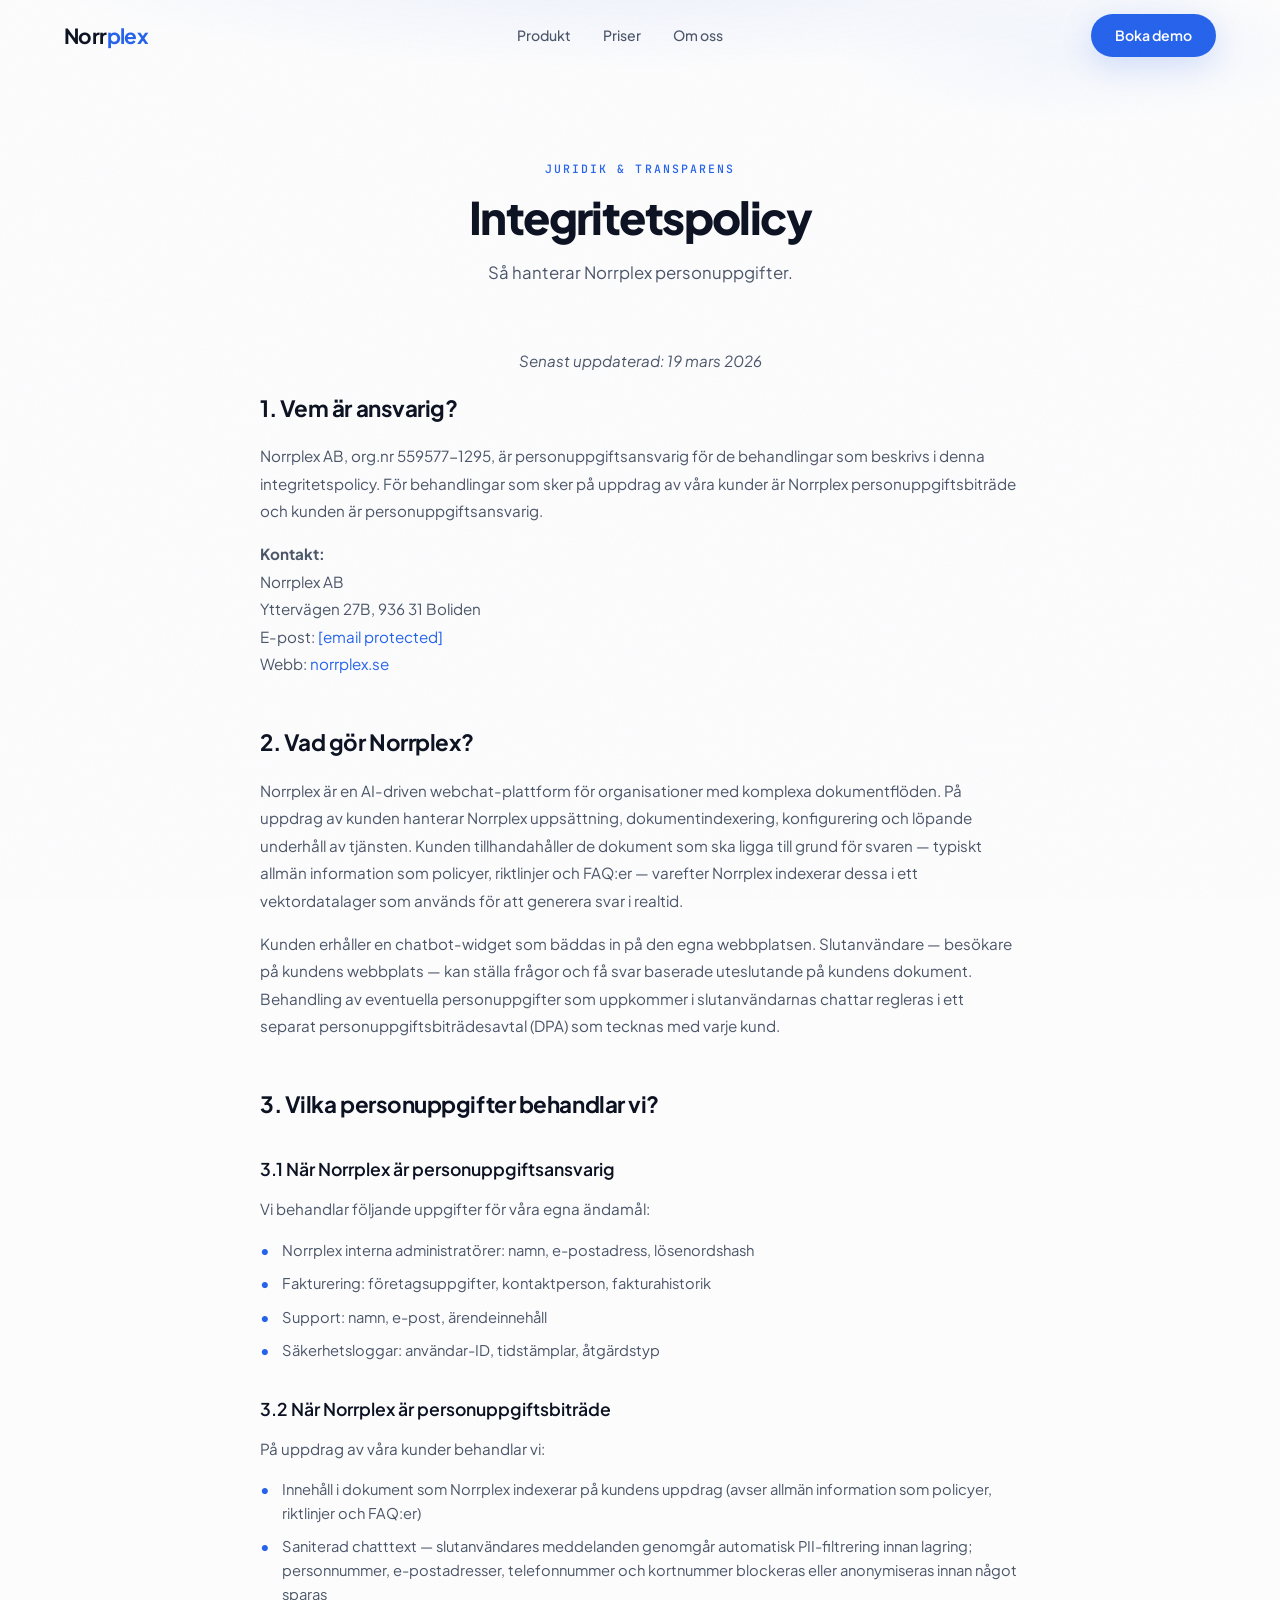
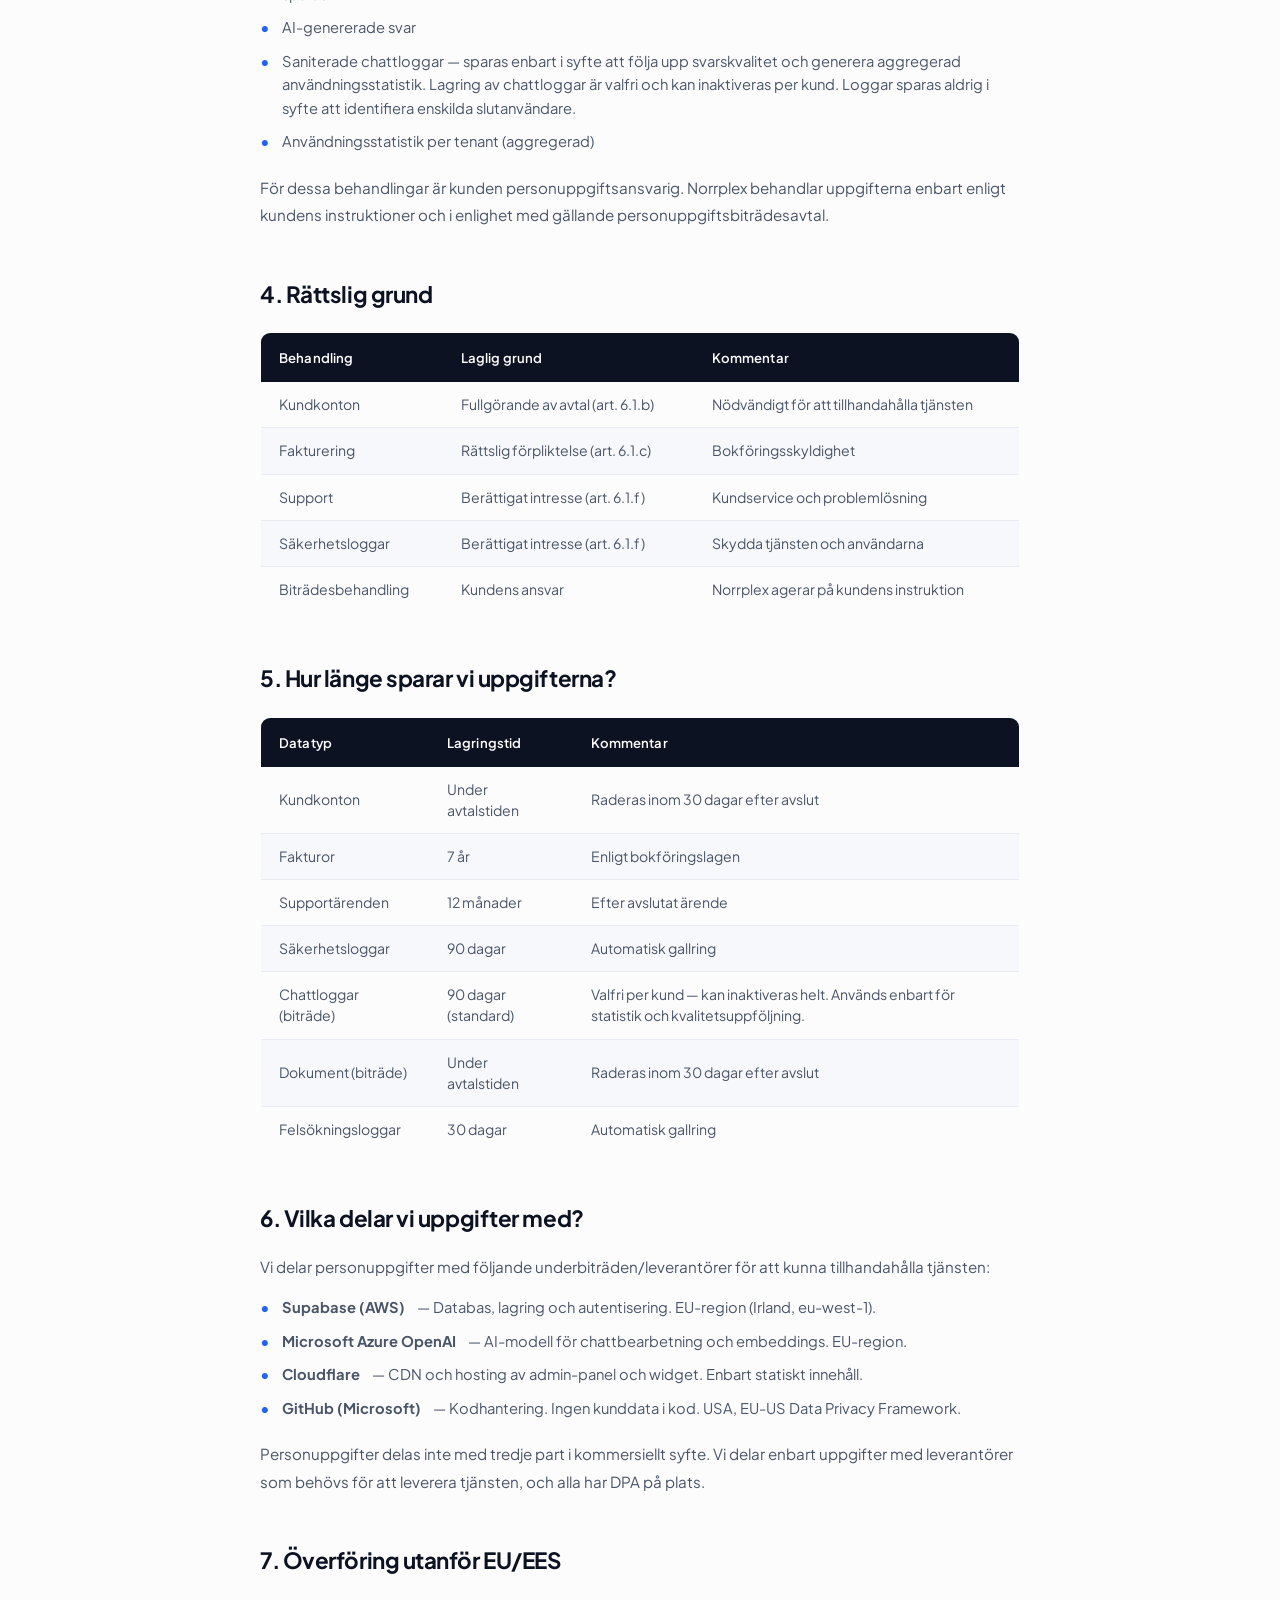
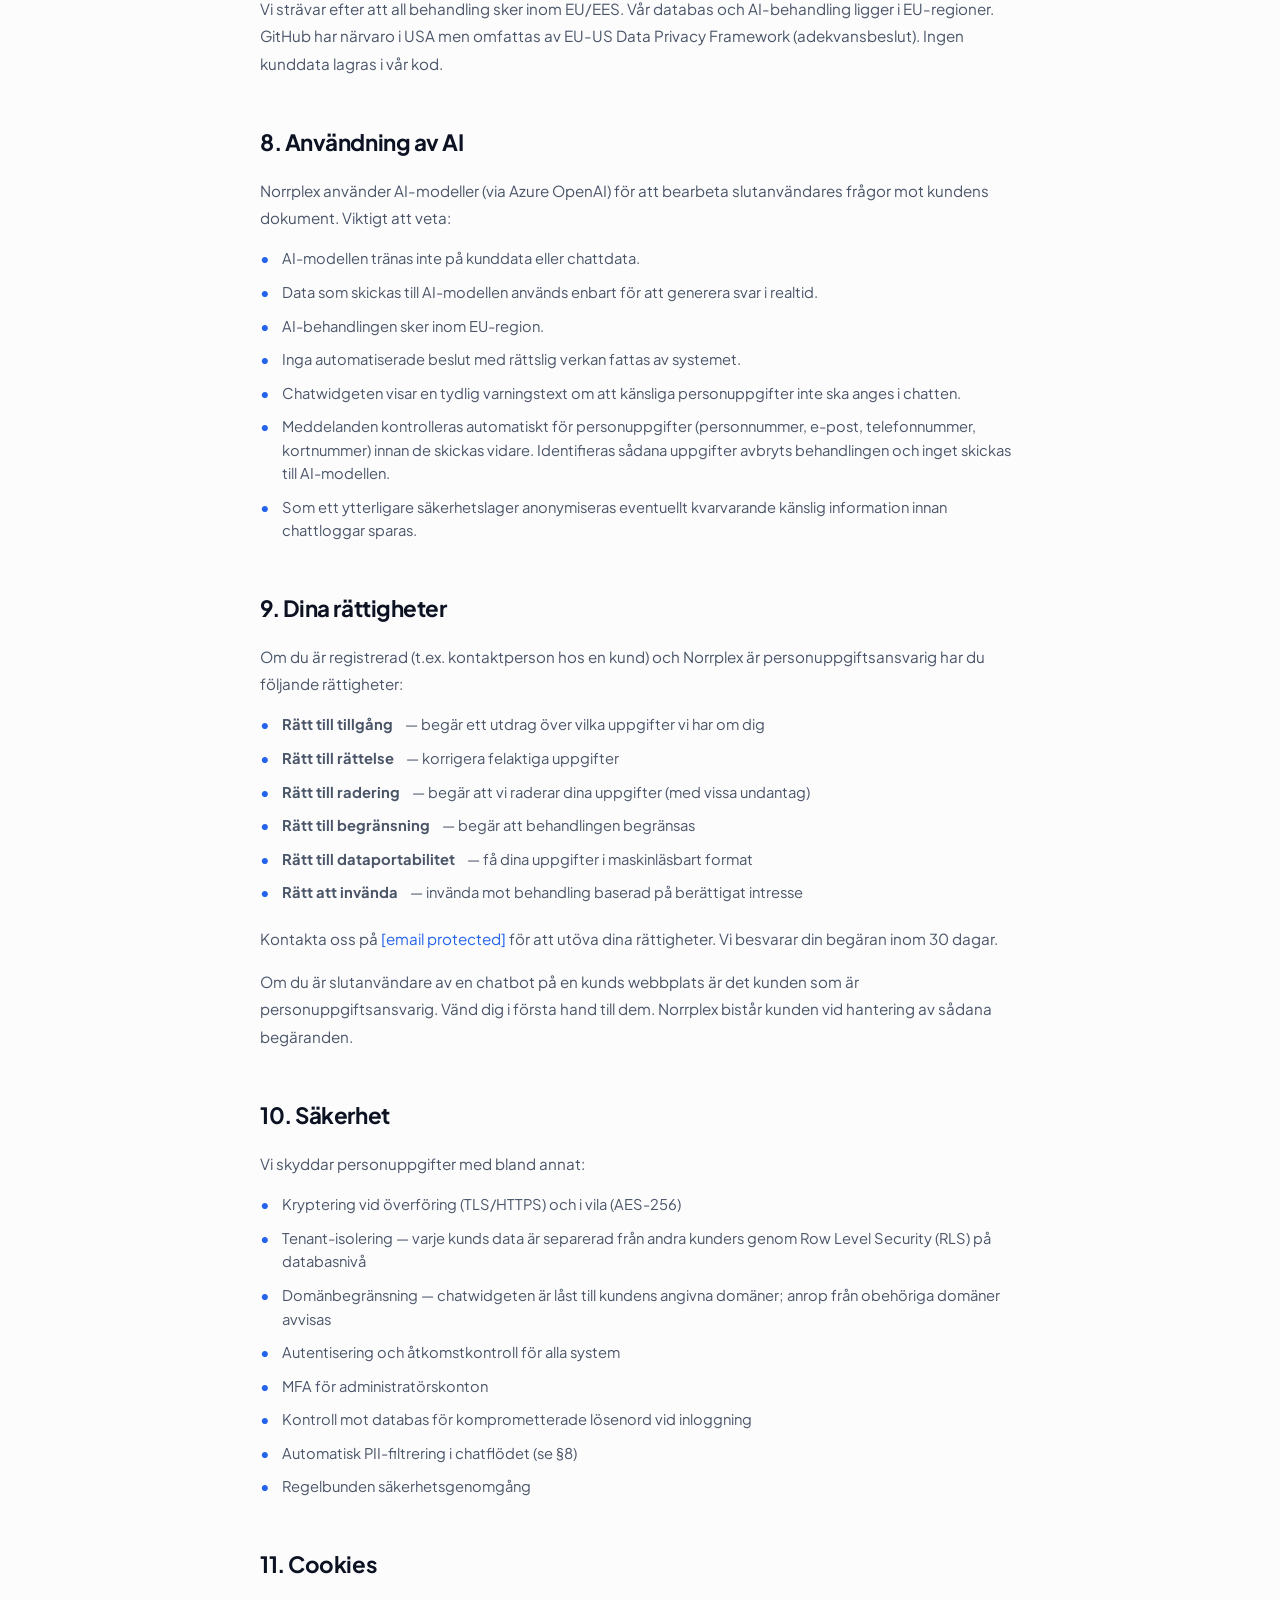
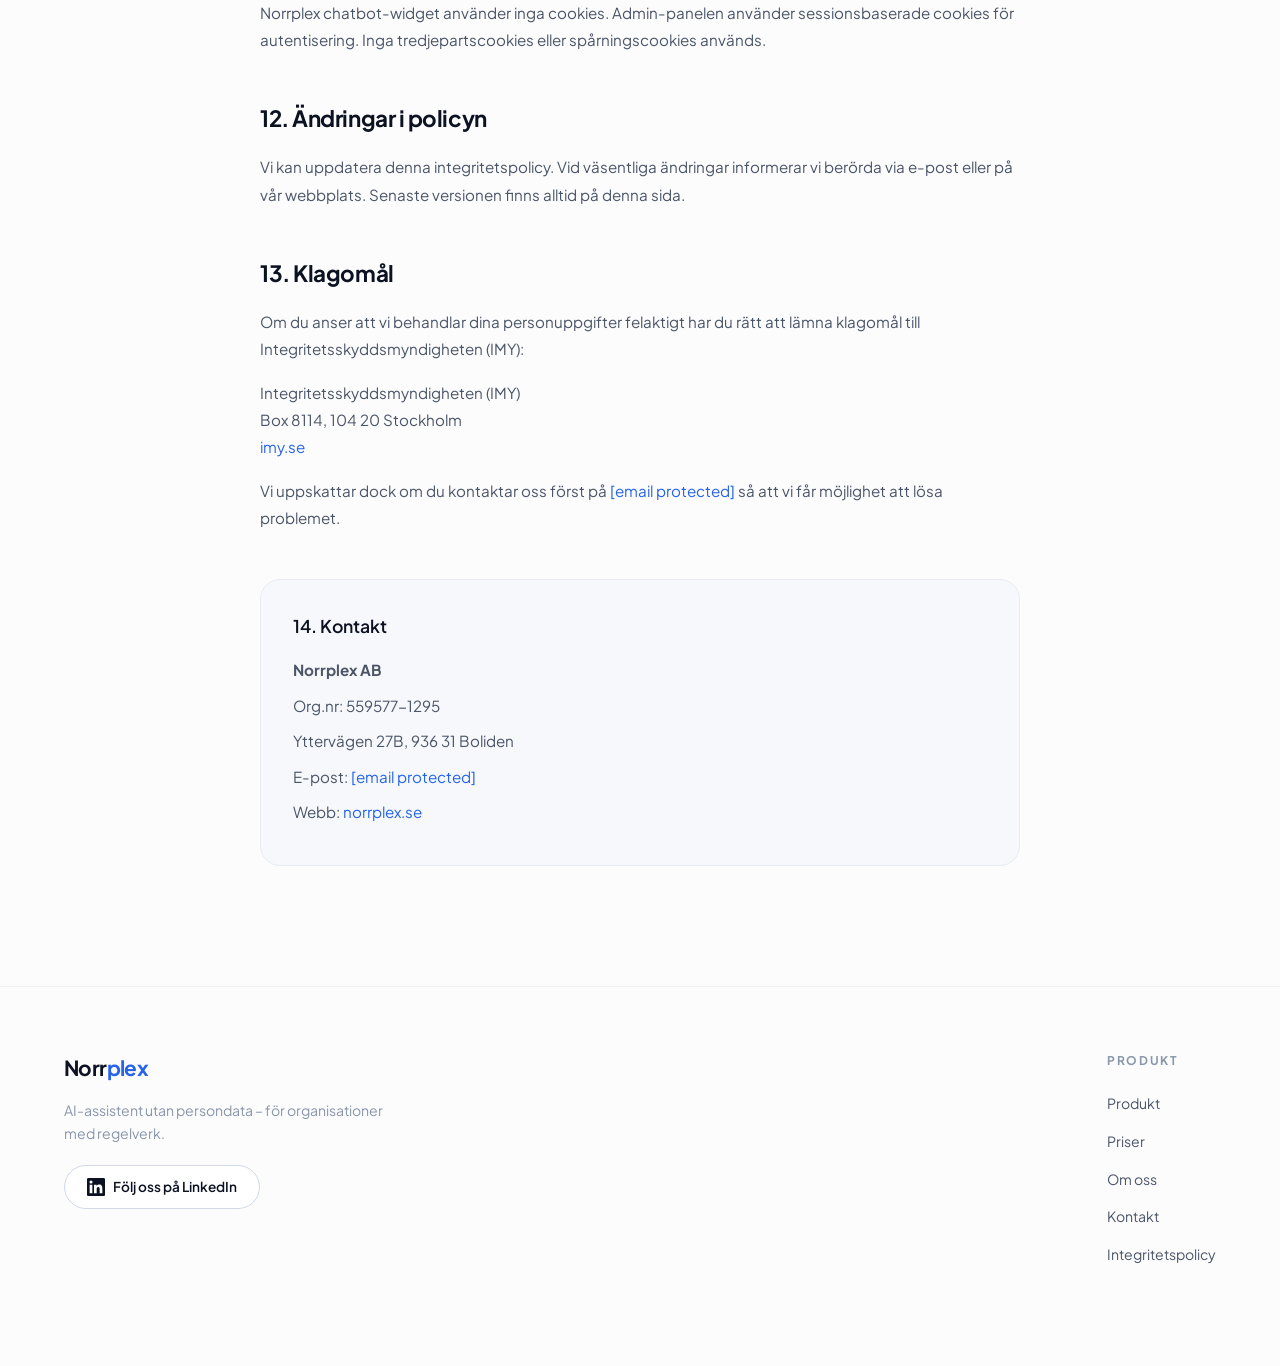
==== commit 67c52ac9: "Update integritetspolicy.html" ====
--- a/integritetspolicy.html
+++ b/integritetspolicy.html
@@ -84,7 +84,7 @@
         <li>Innehåll i dokument som Norrplex indexerar på kundens uppdrag (avser allmän information som policyer, riktlinjer och FAQ:er)</li>
         <li>Saniterad chatttext — slutanvändares meddelanden genomgår automatisk PII-filtrering innan lagring; personnummer, e-postadresser, telefonnummer och kortnummer blockeras eller anonymiseras innan något sparas</li>
         <li>AI-genererade svar</li>
-        <li>Chattloggar (saniterade frågor, svar, tidstämplar)</li>
+        <li>Saniterade chattloggar — sparas enbart i syfte att följa upp svarskvalitet och generera aggregerad användningsstatistik. Lagring av chattloggar är valfri och kan inaktiveras per kund. Loggar sparas aldrig i syfte att identifiera enskilda slutanvändare.</li>
         <li>Användningsstatistik per tenant (aggregerad)</li>
       </ul>
       <p>För dessa behandlingar är kunden personuppgiftsansvarig. Norrplex behandlar uppgifterna enbart enligt kundens instruktioner och i enlighet med gällande personuppgiftsbiträdesavtal.</p>
@@ -160,7 +160,7 @@
           <tr>
             <td>Chattloggar (biträde)</td>
             <td>90 dagar (standard)</td>
-            <td>Konfigurerbar per kund</td>
+            <td>Valfri per kund — kan inaktiveras helt. Används enbart för statistik och kvalitetsuppföljning.</td>
           </tr>
           <tr>
             <td>Dokument (biträde)</td>
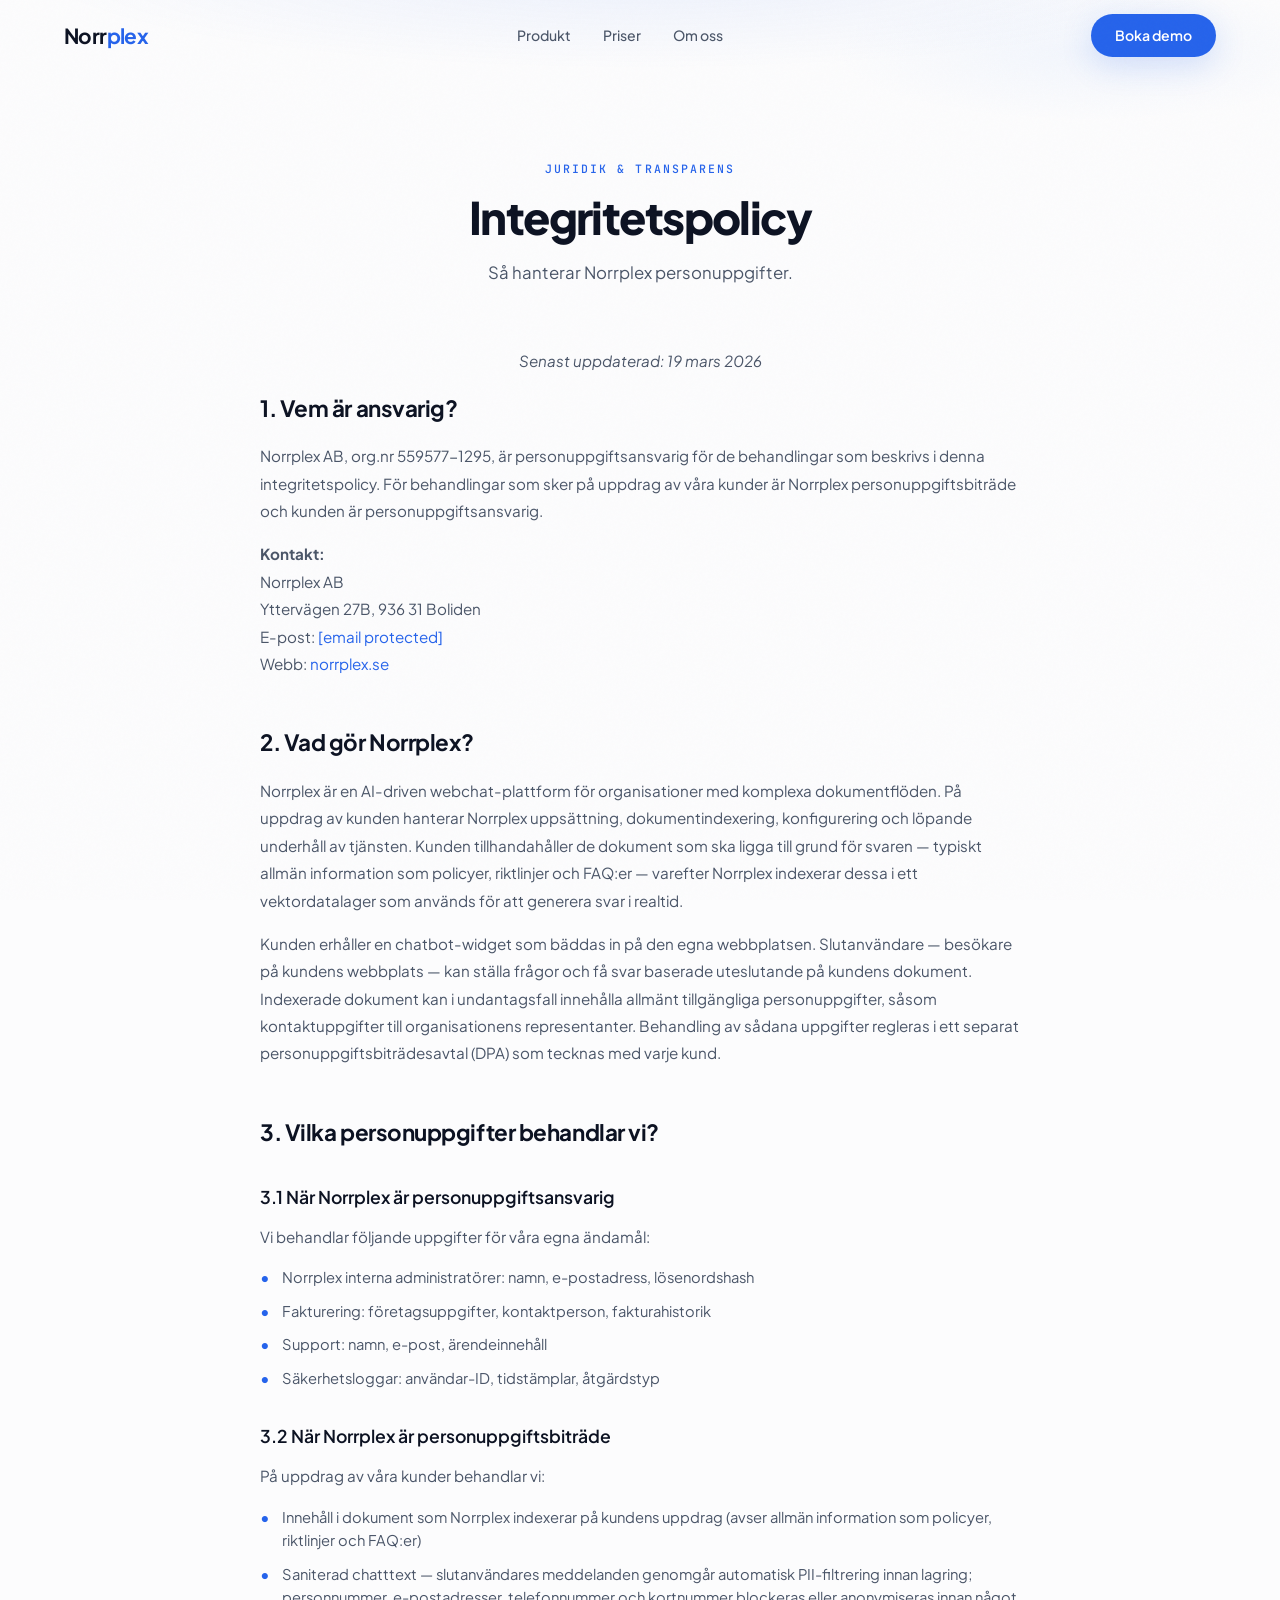
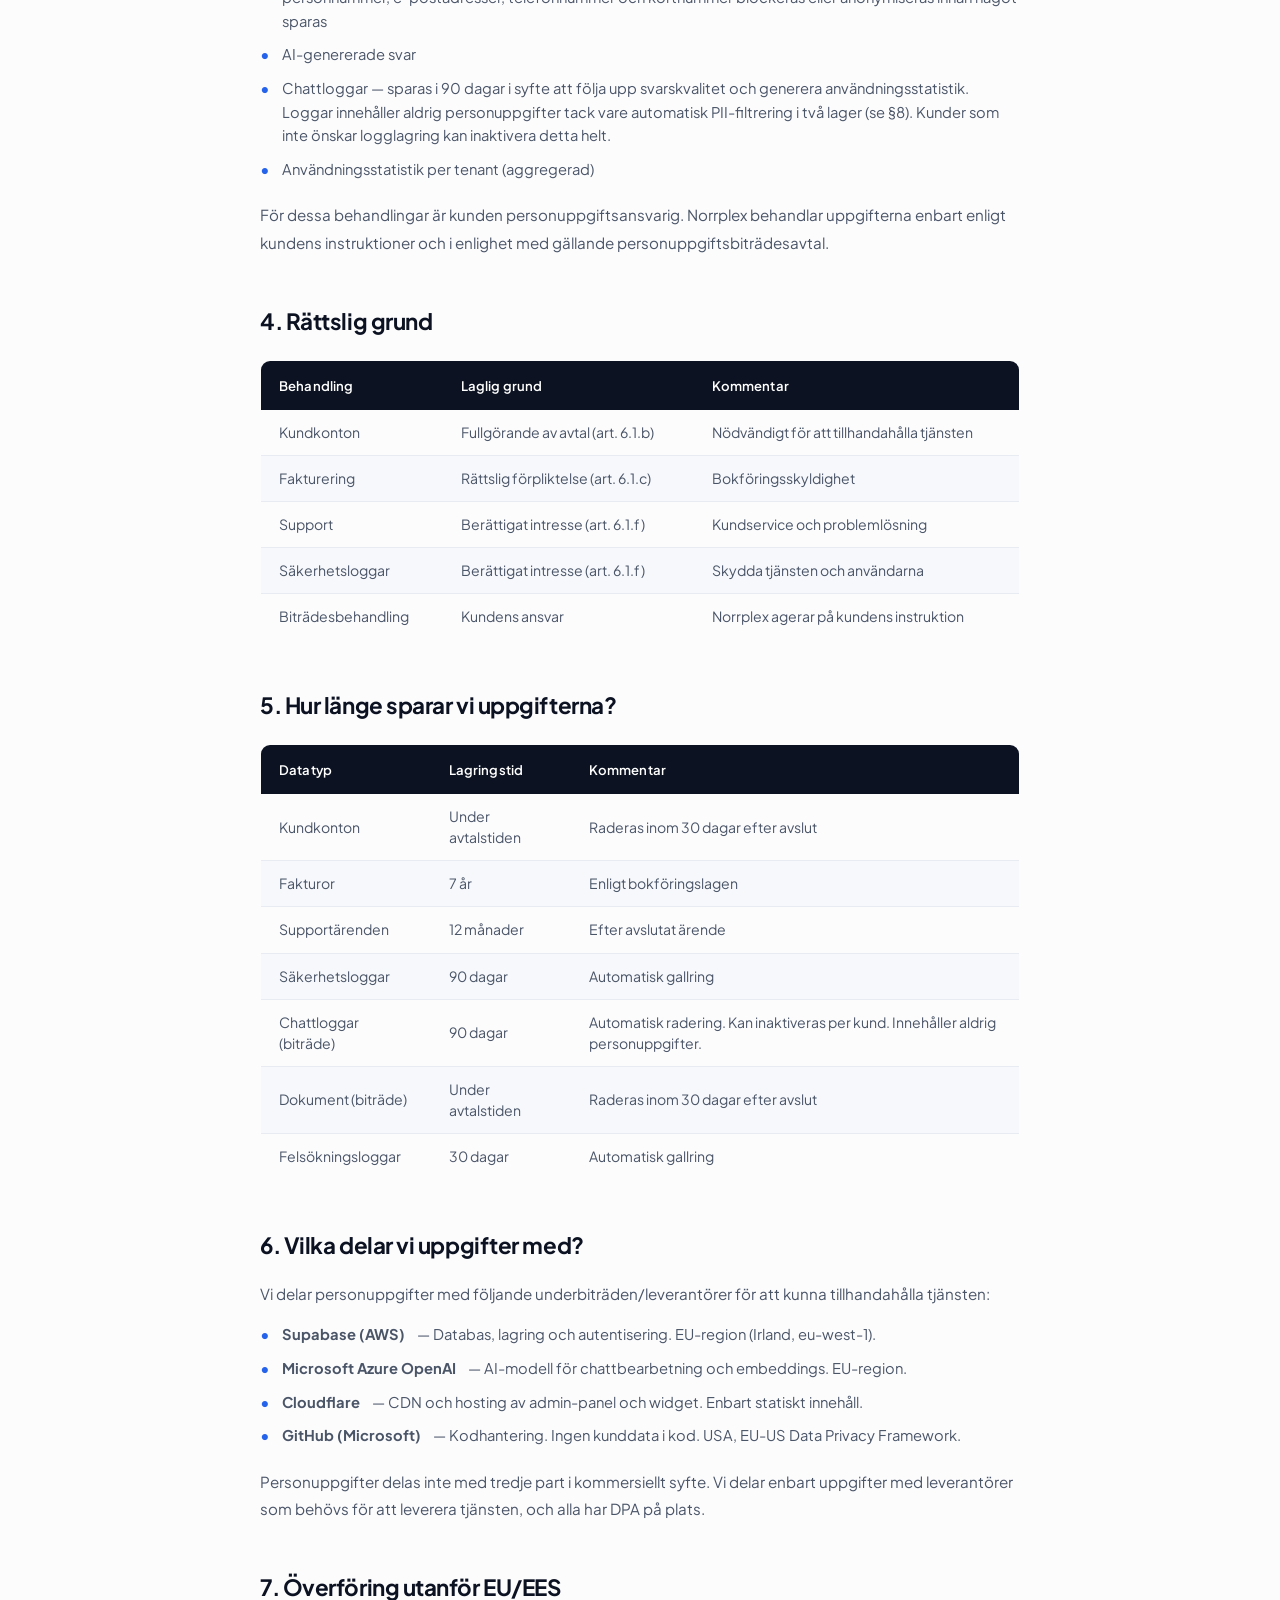
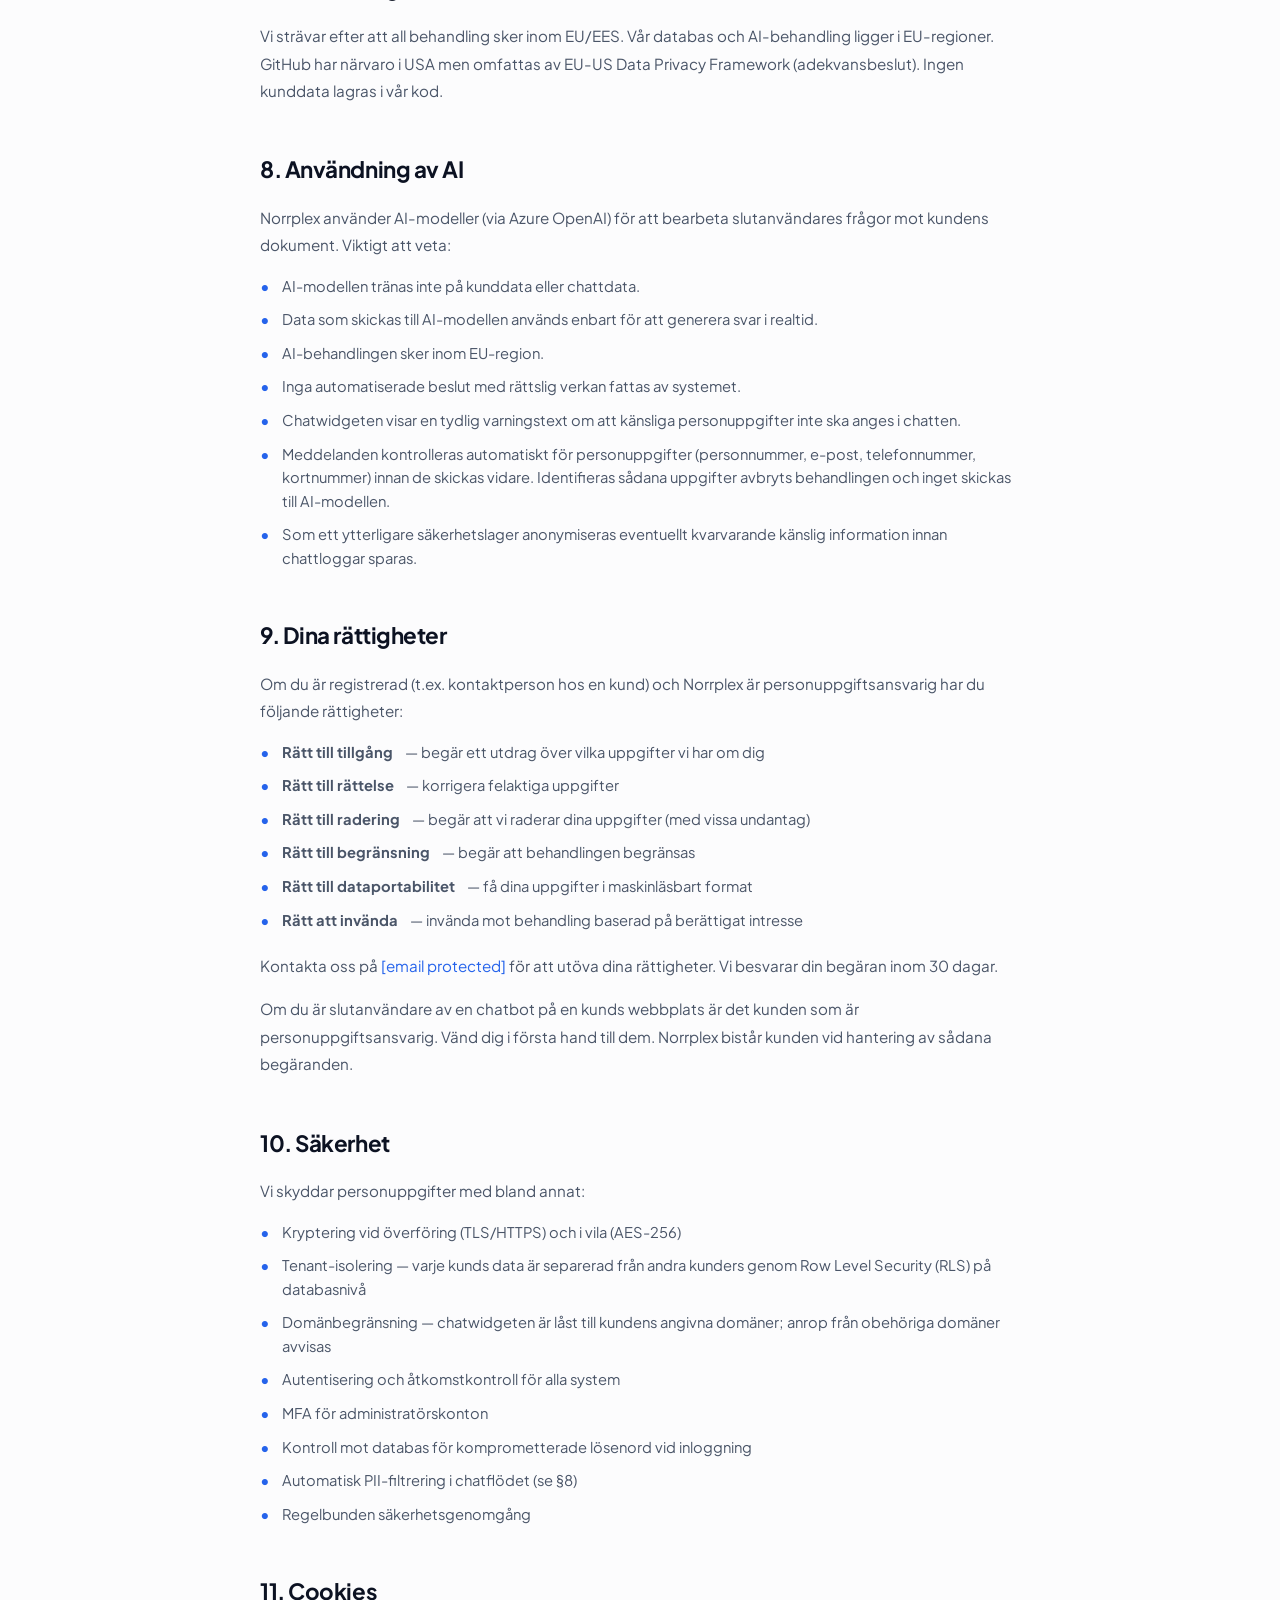
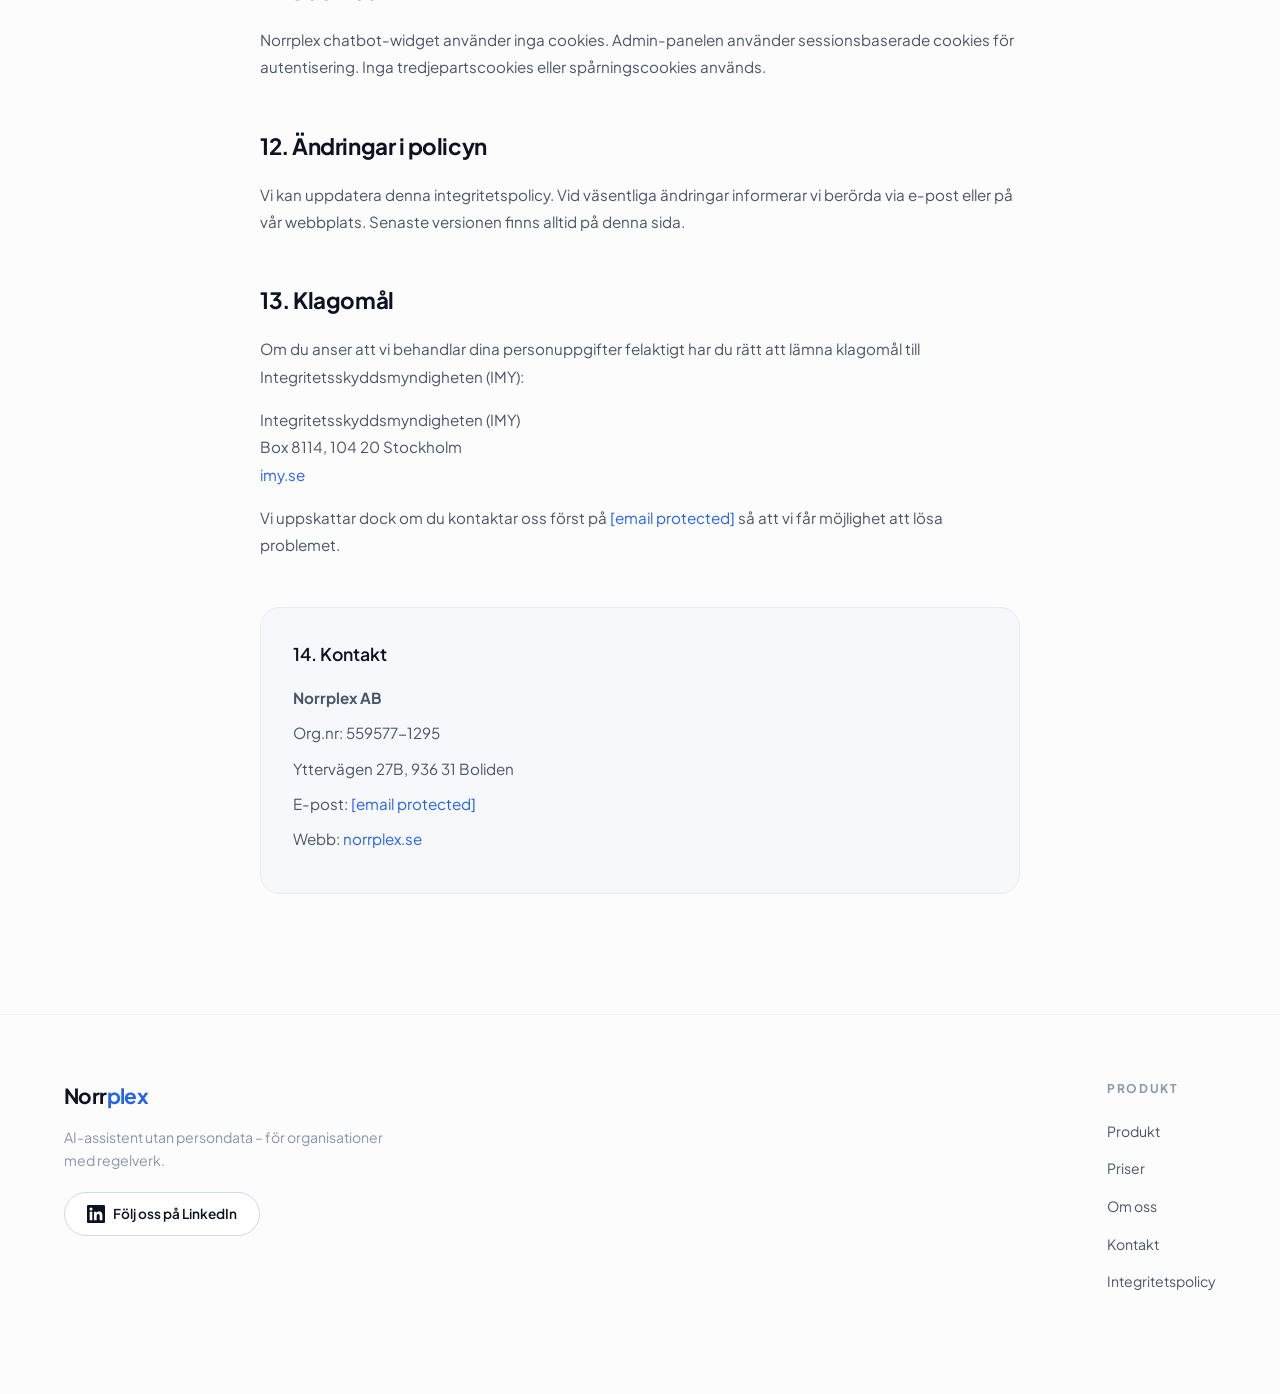
==== commit 073e8458: "Update integritetspolicy.html" ====
--- a/integritetspolicy.html
+++ b/integritetspolicy.html
@@ -64,7 +64,7 @@
       <!-- ÄNDRING: §2 omskriven — borttaget säljargument, "träning" ersatt, DPA tillagt -->
       <h2>2. Vad gör Norrplex?</h2>
       <p>Norrplex är en AI-driven webchat-plattform för organisationer med komplexa dokumentflöden. På uppdrag av kunden hanterar Norrplex uppsättning, dokumentindexering, konfigurering och löpande underhåll av tjänsten. Kunden tillhandahåller de dokument som ska ligga till grund för svaren — typiskt allmän information som policyer, riktlinjer och FAQ:er — varefter Norrplex indexerar dessa i ett vektordatalager som används för att generera svar i realtid.</p>
-      <p>Kunden erhåller en chatbot-widget som bäddas in på den egna webbplatsen. Slutanvändare — besökare på kundens webbplats — kan ställa frågor och få svar baserade uteslutande på kundens dokument. Behandling av eventuella personuppgifter som uppkommer i slutanvändarnas chattar regleras i ett separat personuppgiftsbiträdesavtal (DPA) som tecknas med varje kund.</p>
+      <p>Kunden erhåller en chatbot-widget som bäddas in på den egna webbplatsen. Slutanvändare — besökare på kundens webbplats — kan ställa frågor och få svar baserade uteslutande på kundens dokument. Indexerade dokument kan i undantagsfall innehålla allmänt tillgängliga personuppgifter, såsom kontaktuppgifter till organisationens representanter. Behandling av sådana uppgifter regleras i ett separat personuppgiftsbiträdesavtal (DPA) som tecknas med varje kund.</p>
 
       <h2>3. Vilka personuppgifter behandlar vi?</h2>
 
@@ -84,7 +84,7 @@
         <li>Innehåll i dokument som Norrplex indexerar på kundens uppdrag (avser allmän information som policyer, riktlinjer och FAQ:er)</li>
         <li>Saniterad chatttext — slutanvändares meddelanden genomgår automatisk PII-filtrering innan lagring; personnummer, e-postadresser, telefonnummer och kortnummer blockeras eller anonymiseras innan något sparas</li>
         <li>AI-genererade svar</li>
-        <li>Saniterade chattloggar — sparas enbart i syfte att följa upp svarskvalitet och generera aggregerad användningsstatistik. Lagring av chattloggar är valfri och kan inaktiveras per kund. Loggar sparas aldrig i syfte att identifiera enskilda slutanvändare.</li>
+        <li>Chattloggar — sparas i 90 dagar i syfte att följa upp svarskvalitet och generera användningsstatistik. Loggar innehåller aldrig personuppgifter tack vare automatisk PII-filtrering i två lager (se §8). Kunder som inte önskar logglagring kan inaktivera detta helt.</li>
         <li>Användningsstatistik per tenant (aggregerad)</li>
       </ul>
       <p>För dessa behandlingar är kunden personuppgiftsansvarig. Norrplex behandlar uppgifterna enbart enligt kundens instruktioner och i enlighet med gällande personuppgiftsbiträdesavtal.</p>
@@ -159,8 +159,8 @@
           </tr>
           <tr>
             <td>Chattloggar (biträde)</td>
-            <td>90 dagar (standard)</td>
-            <td>Valfri per kund — kan inaktiveras helt. Används enbart för statistik och kvalitetsuppföljning.</td>
+            <td>90 dagar</td>
+            <td>Automatisk radering. Kan inaktiveras per kund. Innehåller aldrig personuppgifter.</td>
           </tr>
           <tr>
             <td>Dokument (biträde)</td>
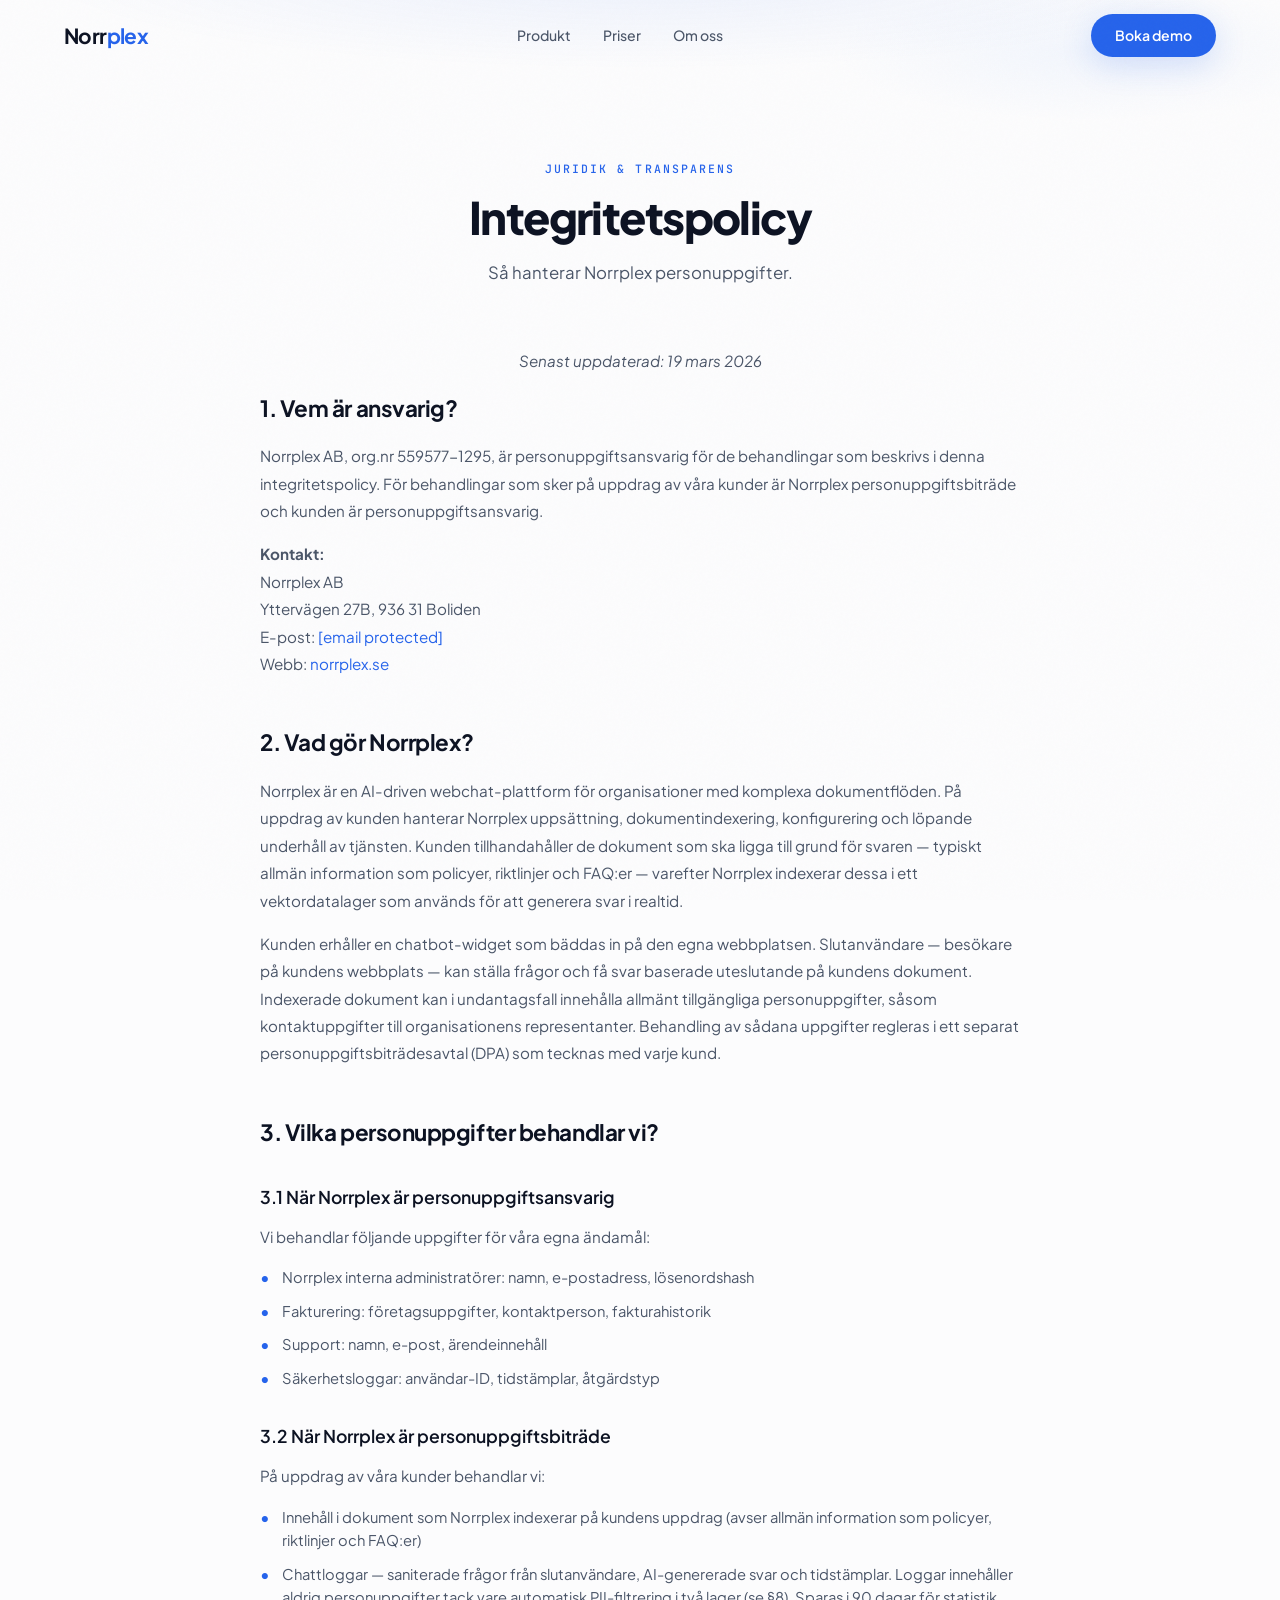
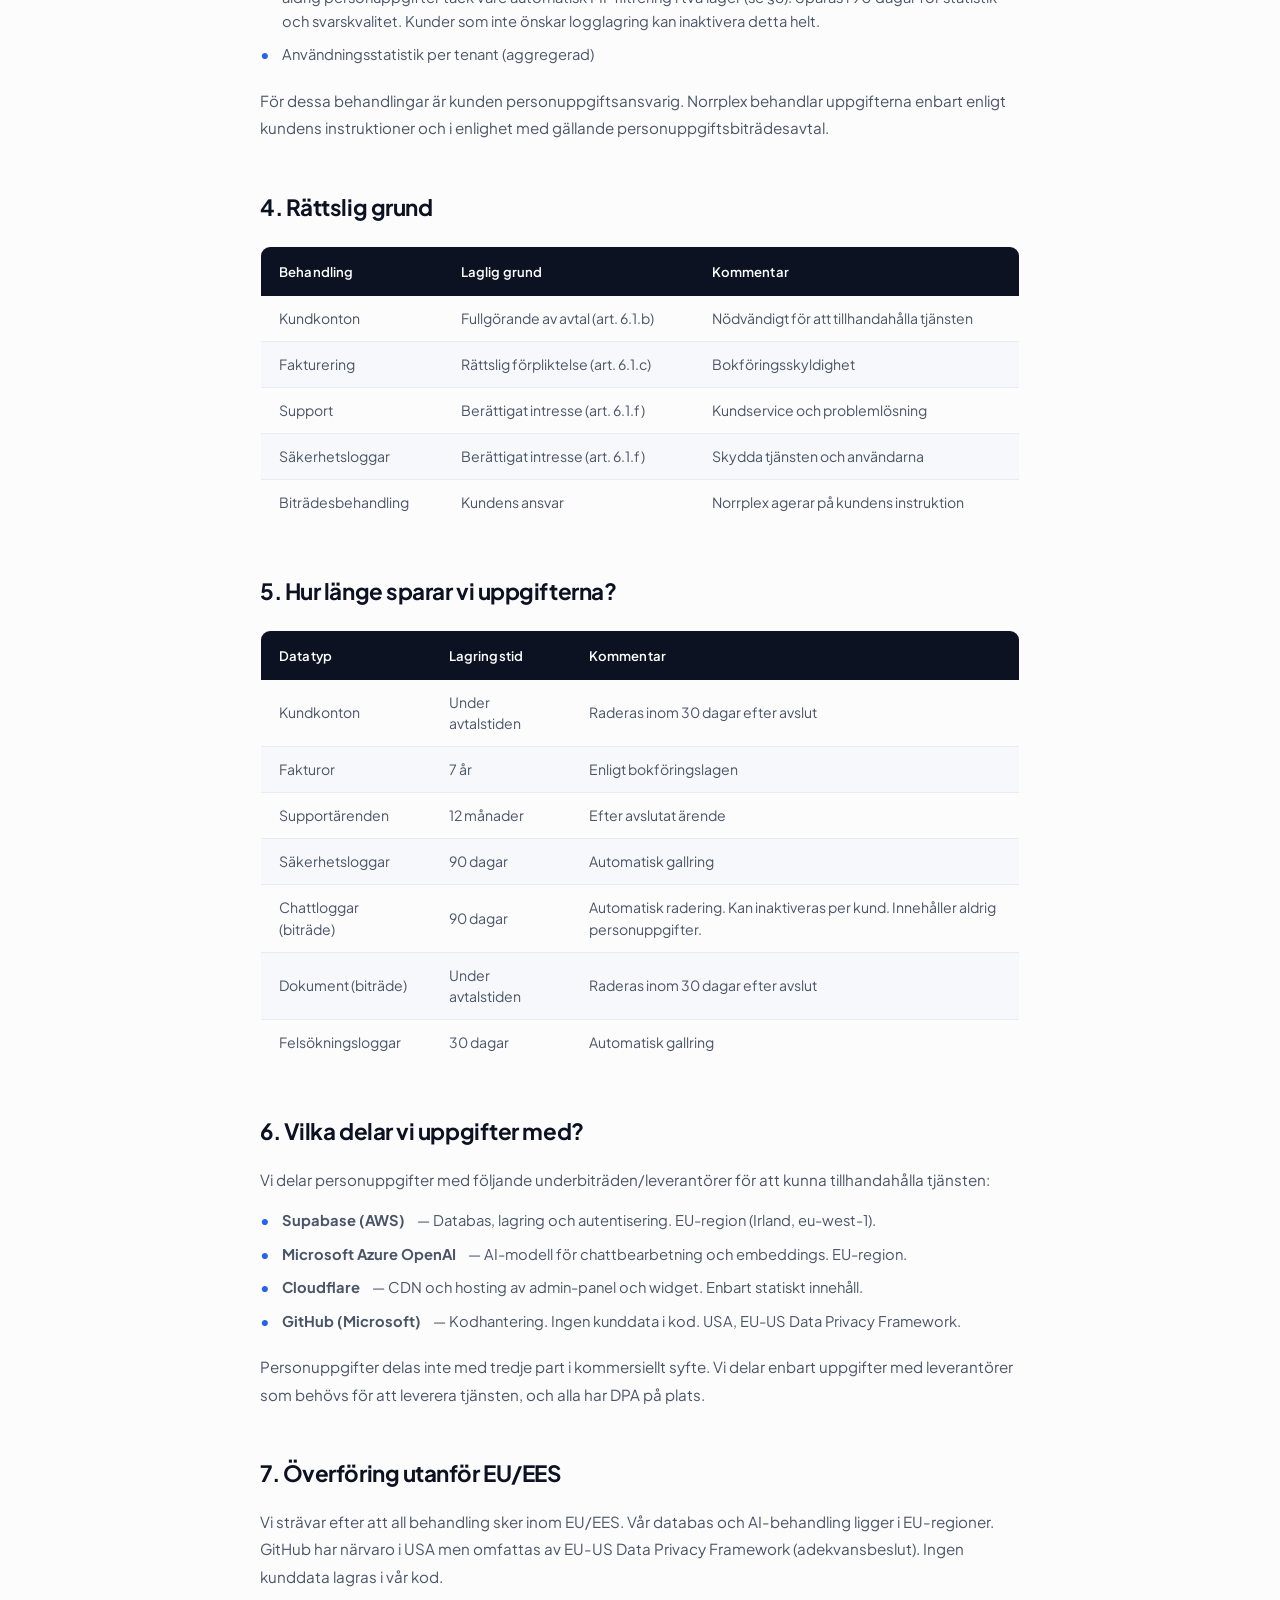
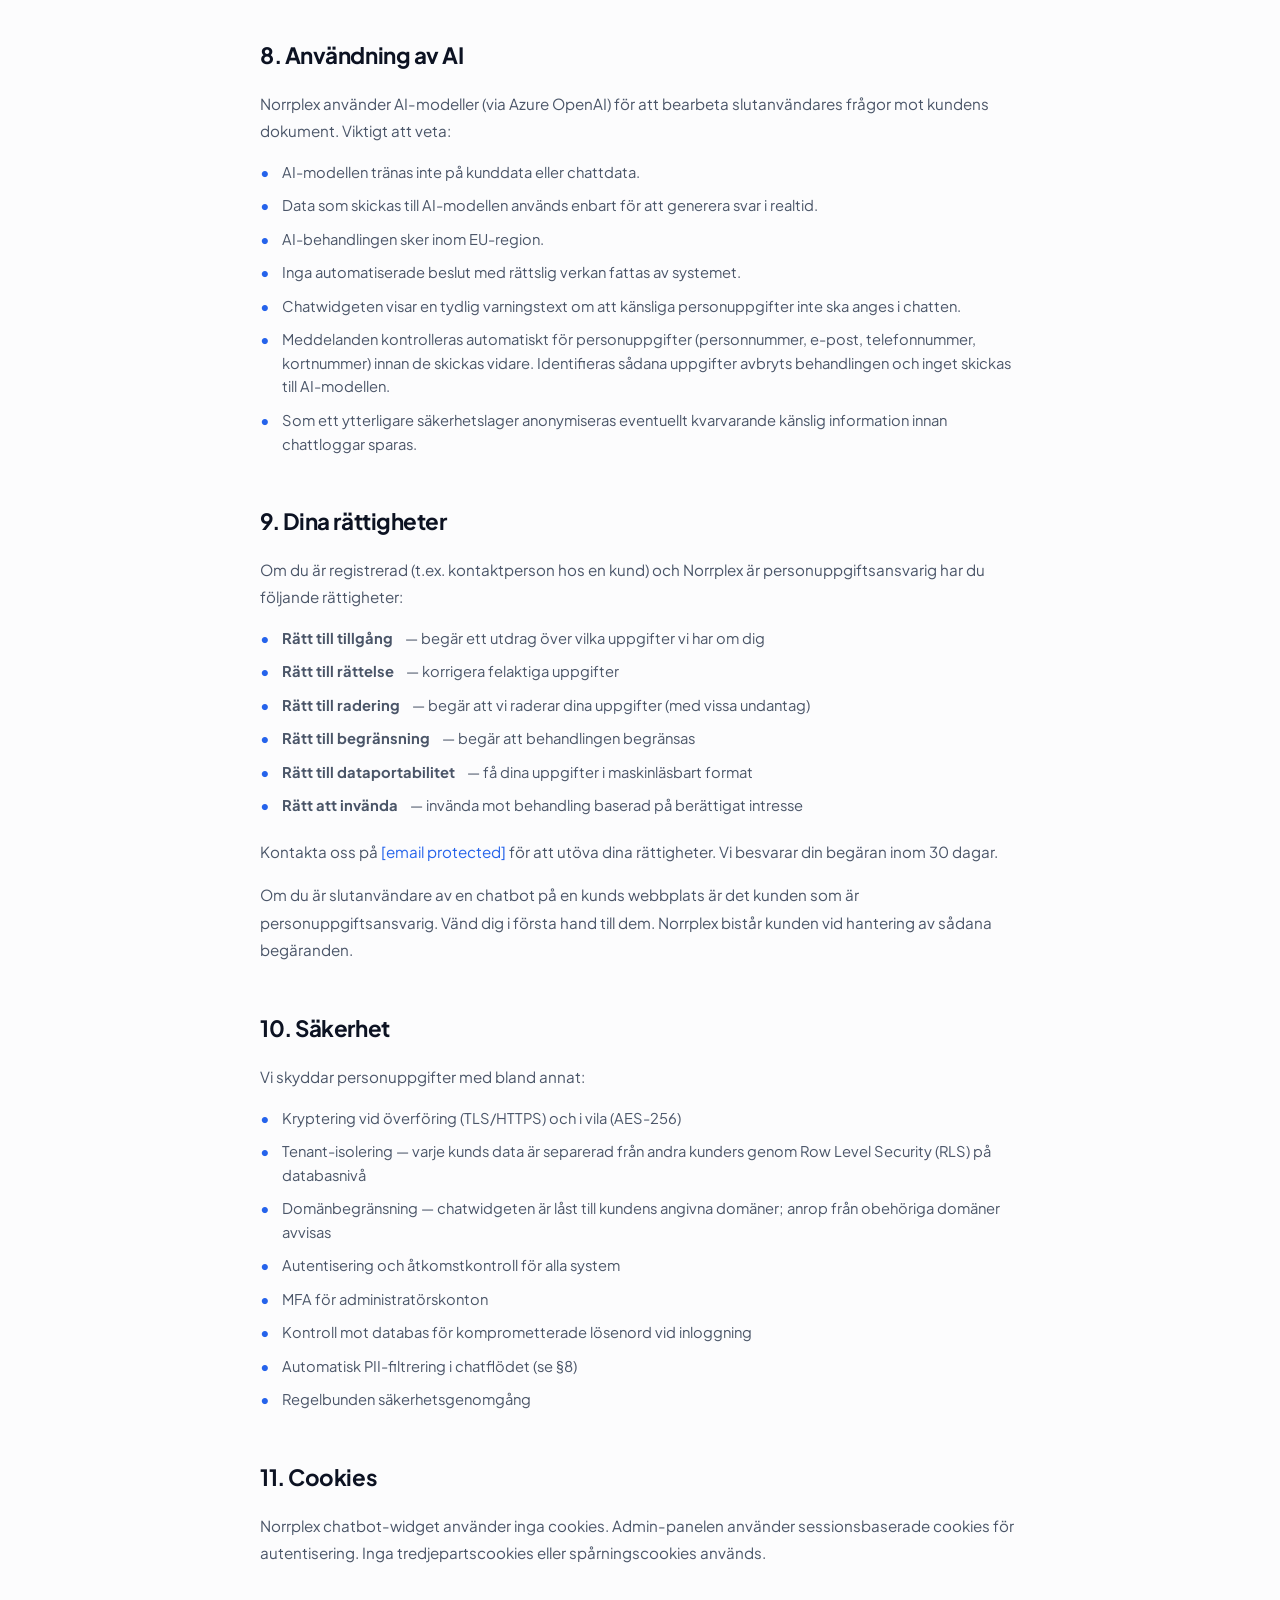
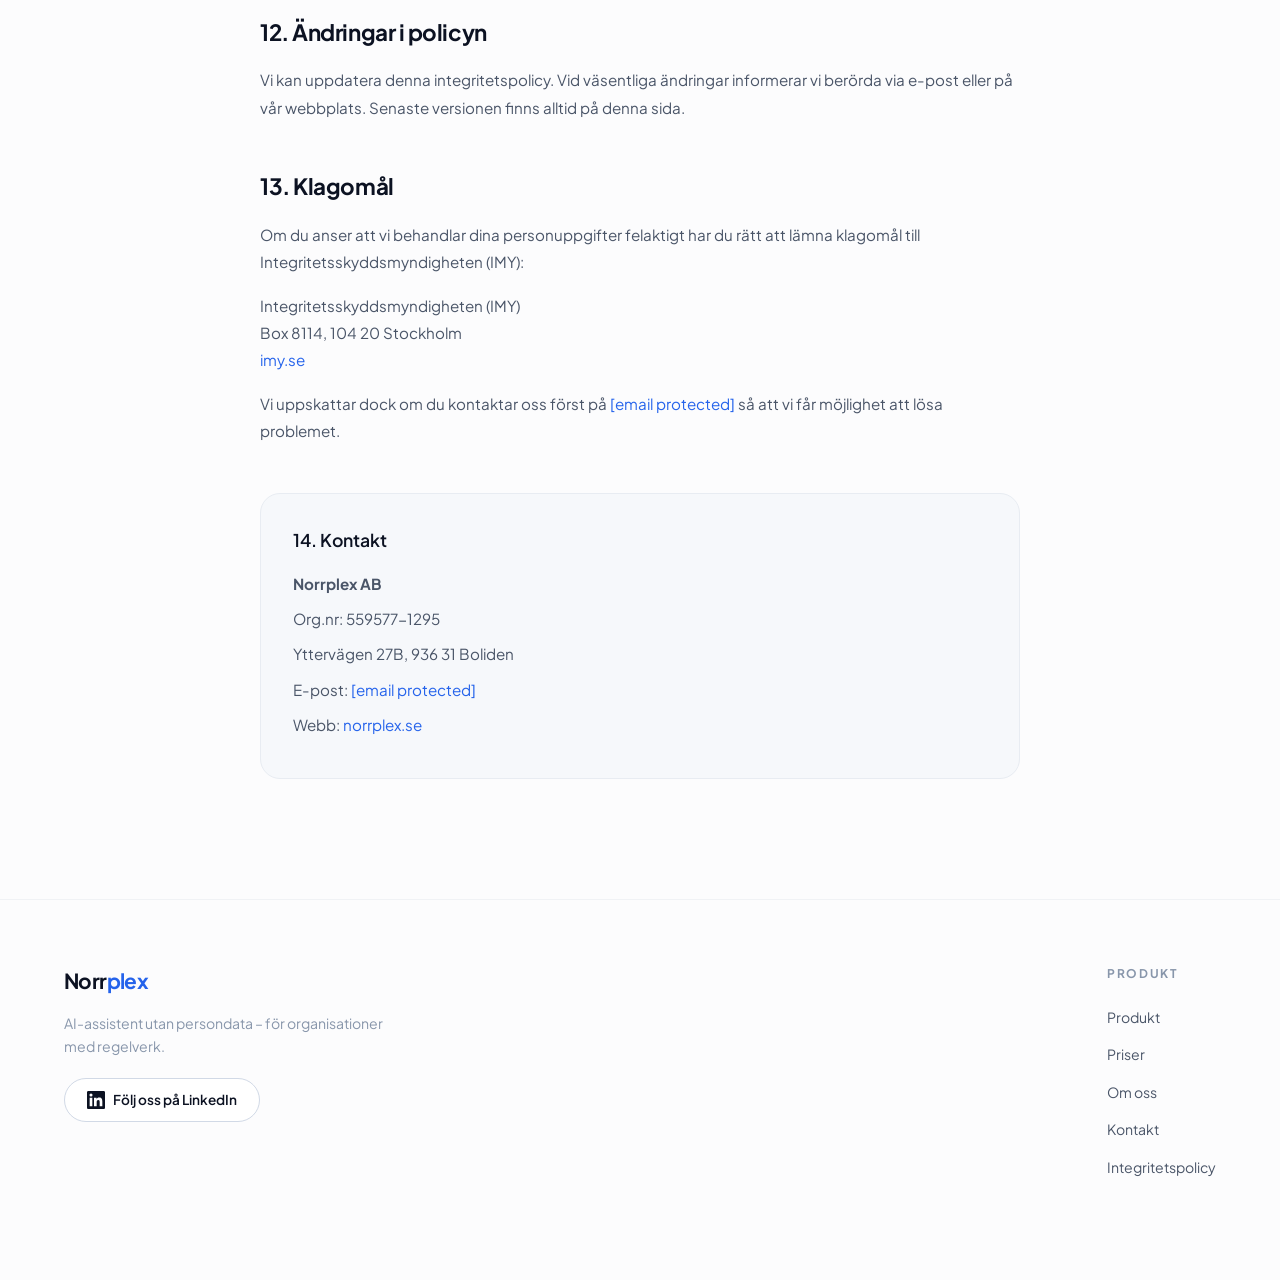
==== commit da088326: "Update integritetspolicy.html" ====
--- a/integritetspolicy.html
+++ b/integritetspolicy.html
@@ -82,9 +82,7 @@
       <p>På uppdrag av våra kunder behandlar vi:</p>
       <ul>
         <li>Innehåll i dokument som Norrplex indexerar på kundens uppdrag (avser allmän information som policyer, riktlinjer och FAQ:er)</li>
-        <li>Saniterad chatttext — slutanvändares meddelanden genomgår automatisk PII-filtrering innan lagring; personnummer, e-postadresser, telefonnummer och kortnummer blockeras eller anonymiseras innan något sparas</li>
-        <li>AI-genererade svar</li>
-        <li>Chattloggar — sparas i 90 dagar i syfte att följa upp svarskvalitet och generera användningsstatistik. Loggar innehåller aldrig personuppgifter tack vare automatisk PII-filtrering i två lager (se §8). Kunder som inte önskar logglagring kan inaktivera detta helt.</li>
+        <li>Chattloggar — saniterade frågor från slutanvändare, AI-genererade svar och tidstämplar. Loggar innehåller aldrig personuppgifter tack vare automatisk PII-filtrering i två lager (se §8). Sparas i 90 dagar för statistik och svarskvalitet. Kunder som inte önskar logglagring kan inaktivera detta helt.</li>
         <li>Användningsstatistik per tenant (aggregerad)</li>
       </ul>
       <p>För dessa behandlingar är kunden personuppgiftsansvarig. Norrplex behandlar uppgifterna enbart enligt kundens instruktioner och i enlighet med gällande personuppgiftsbiträdesavtal.</p>
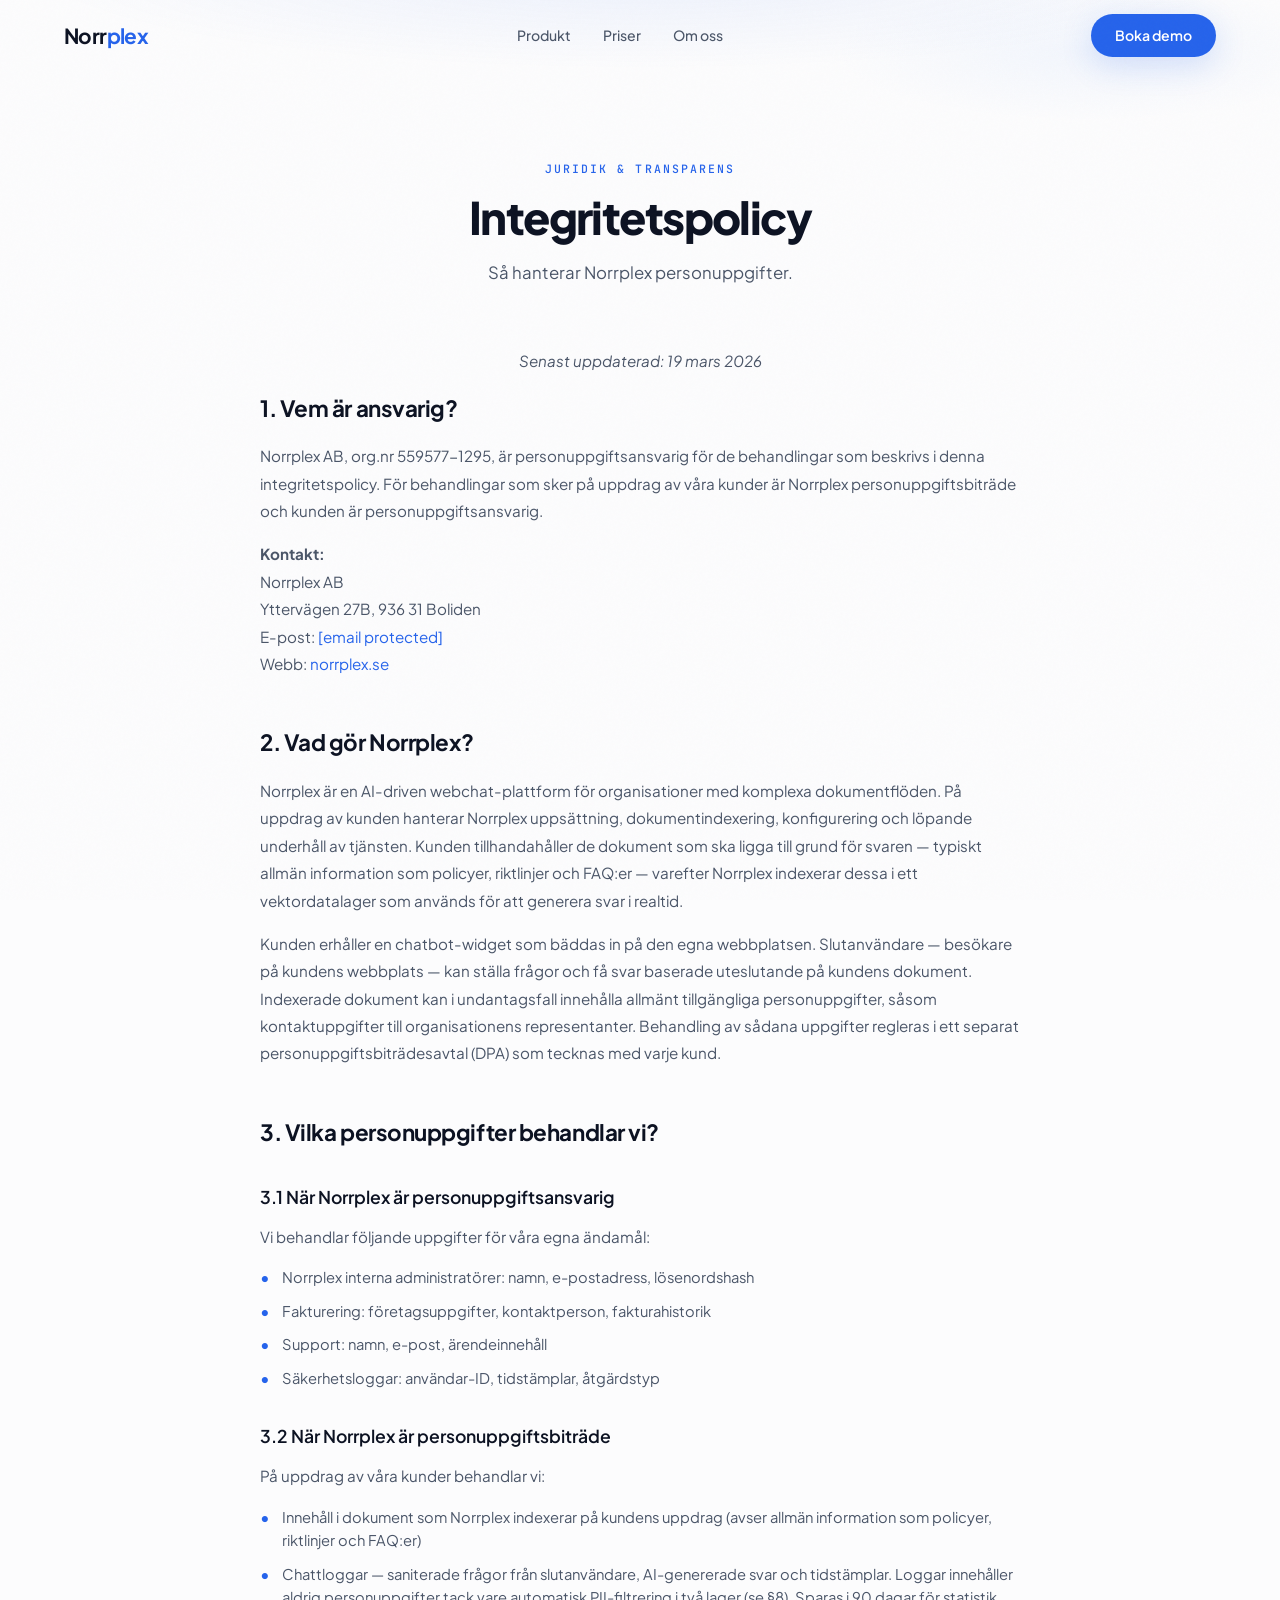
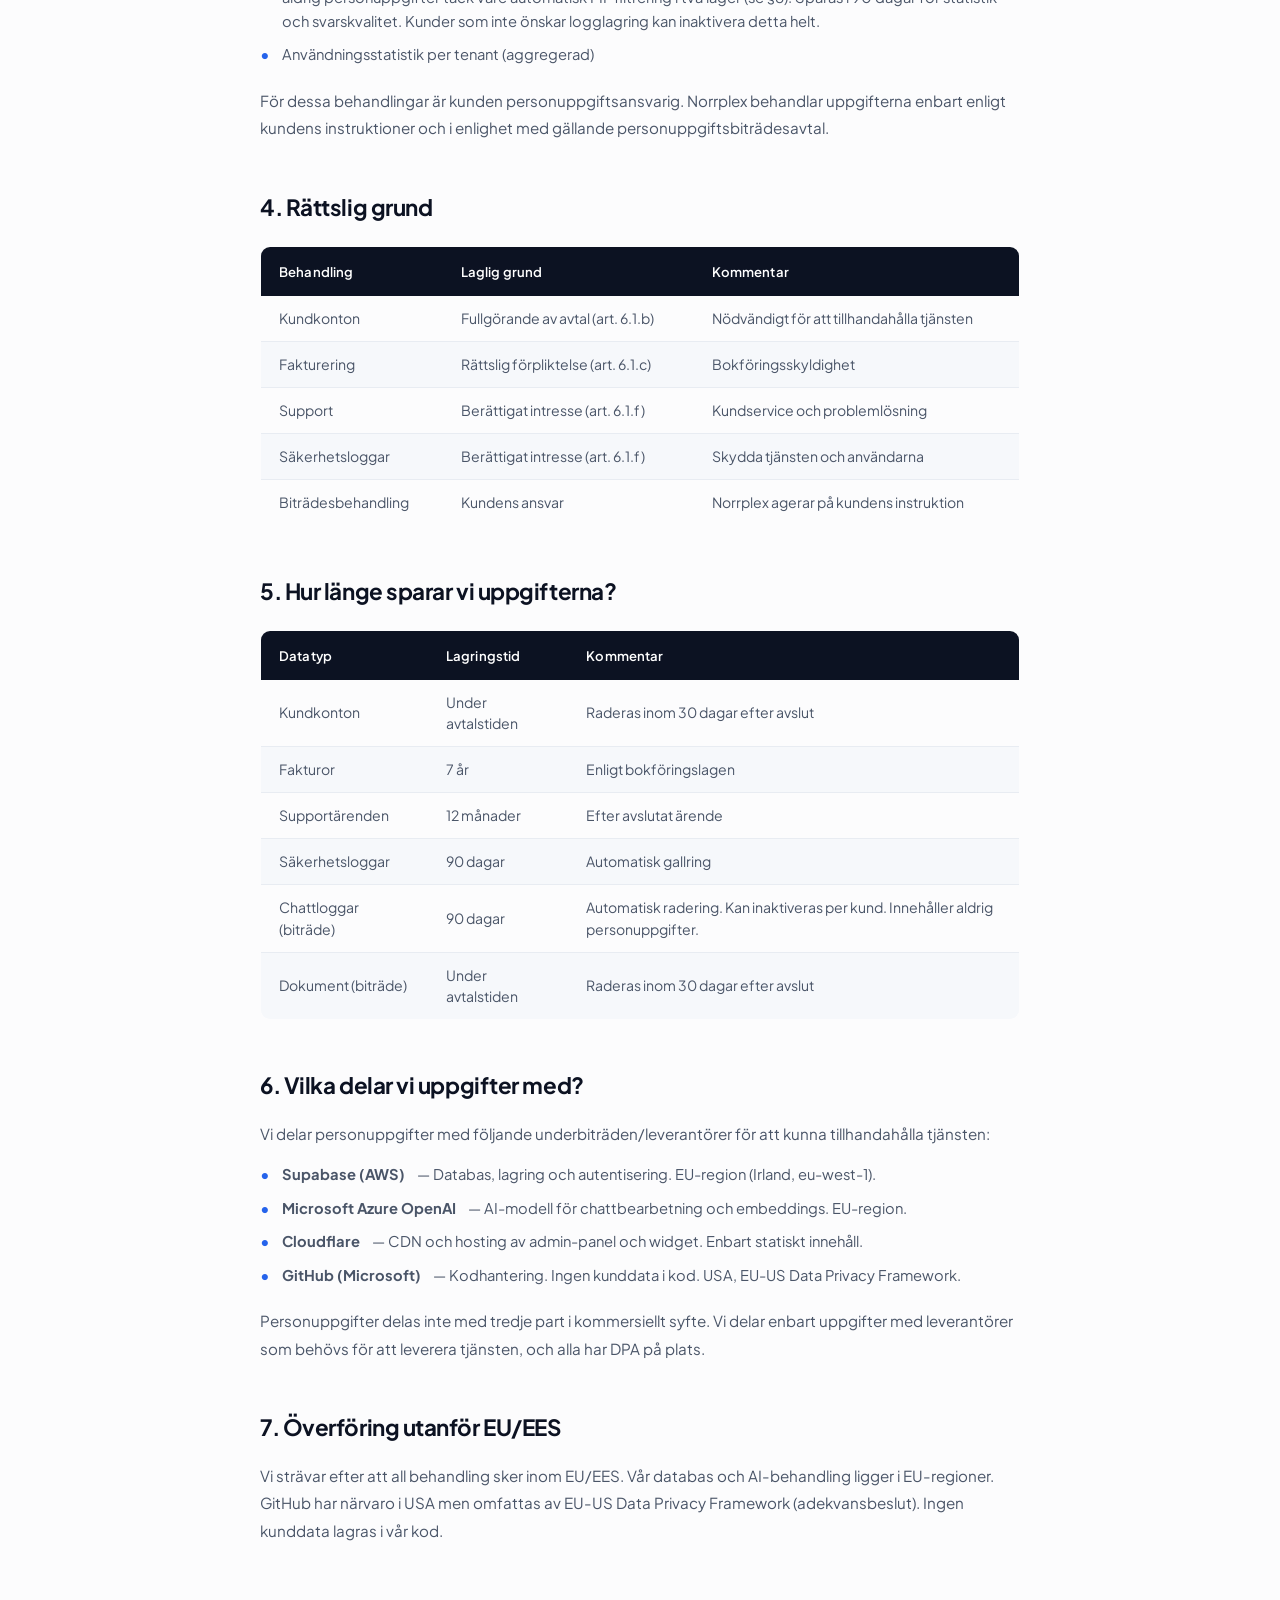
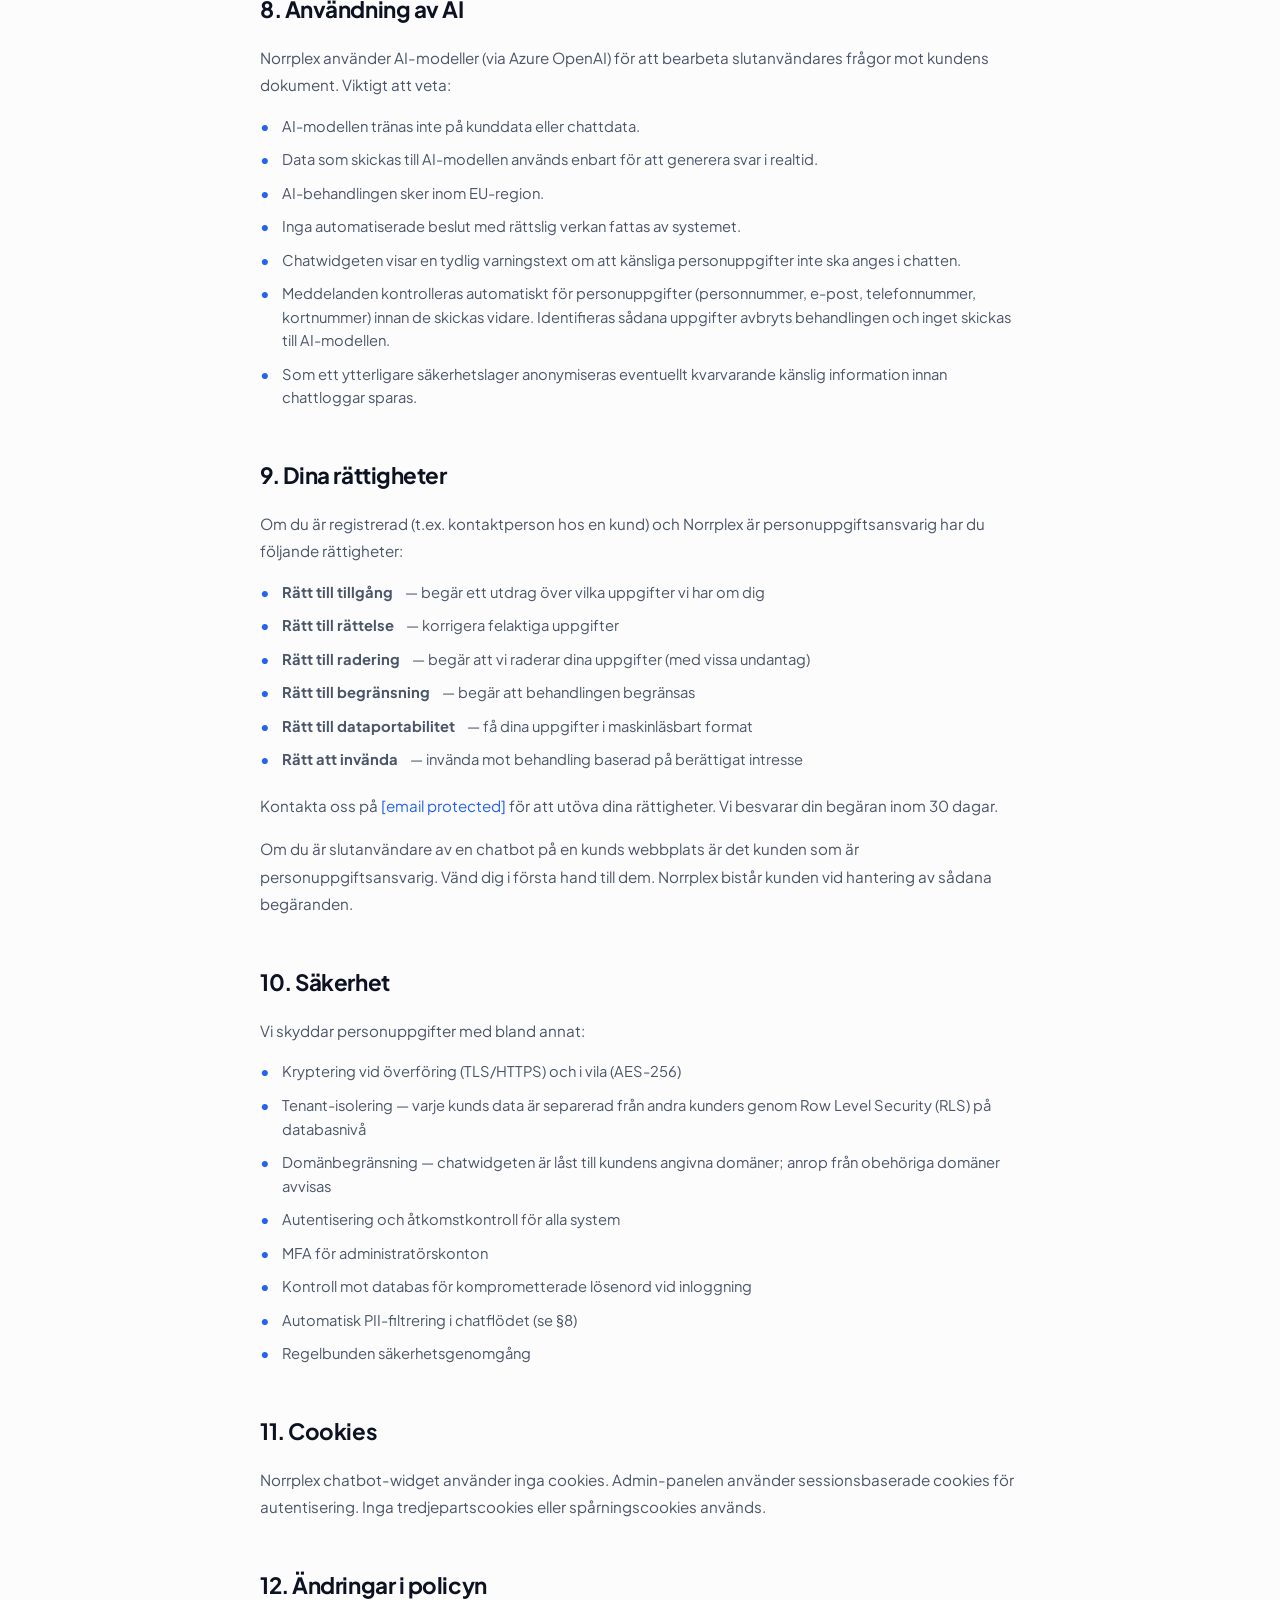
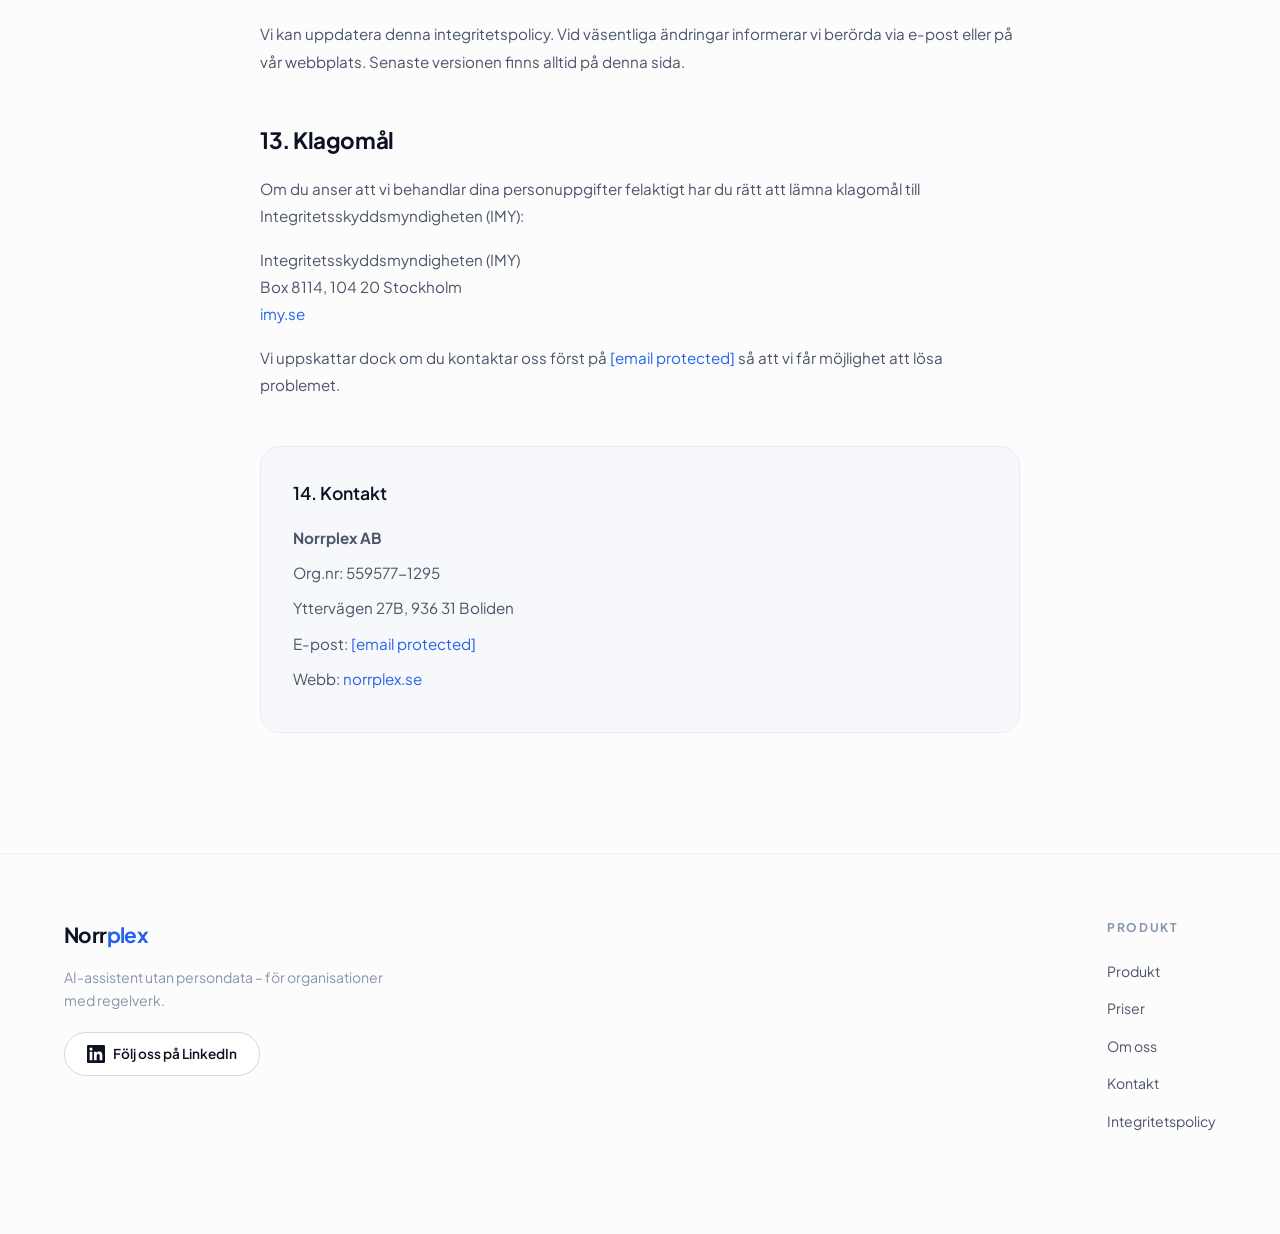
==== commit a9e336fa: "Update integritetspolicy.html" ====
--- a/integritetspolicy.html
+++ b/integritetspolicy.html
@@ -164,11 +164,6 @@
             <td>Dokument (biträde)</td>
             <td>Under avtalstiden</td>
             <td>Raderas inom 30 dagar efter avslut</td>
-          </tr>
-          <tr>
-            <td>Felsökningsloggar</td>
-            <td>30 dagar</td>
-            <td>Automatisk gallring</td>
           </tr>
         </tbody>
       </table>
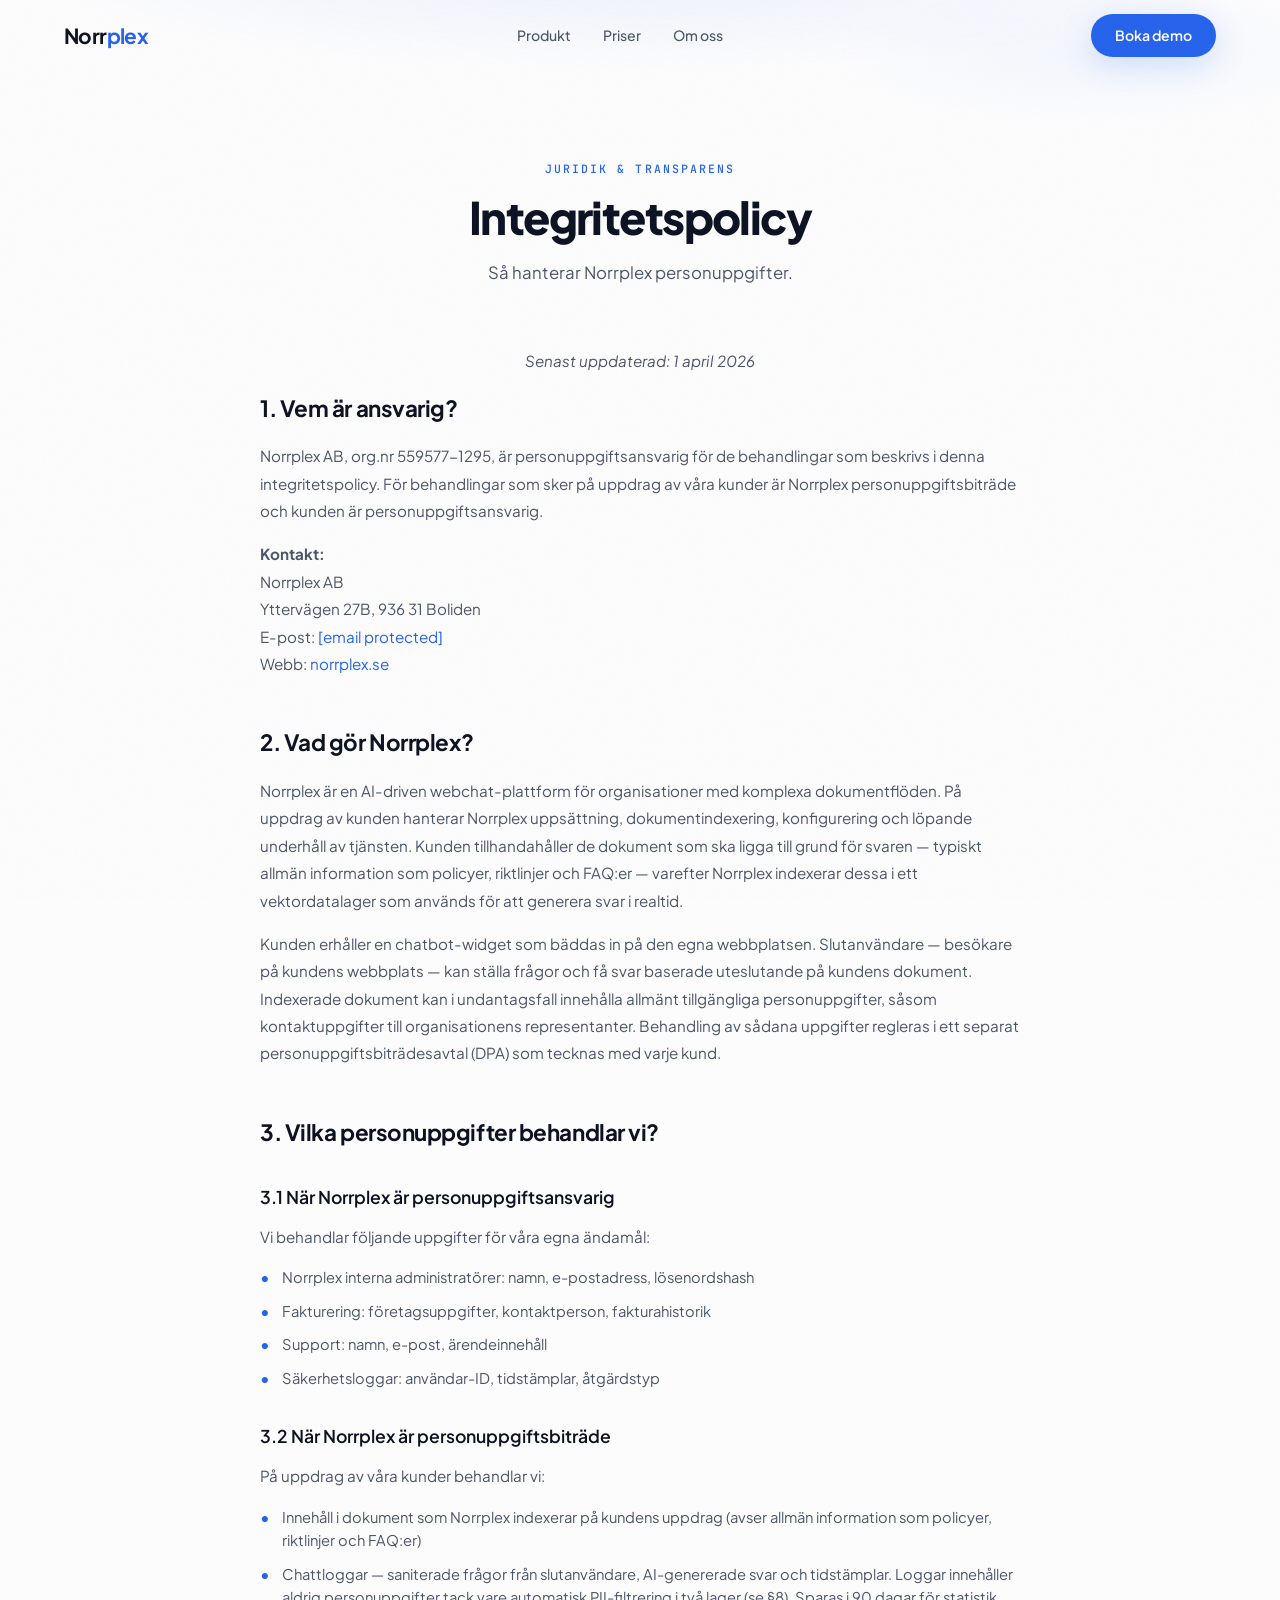
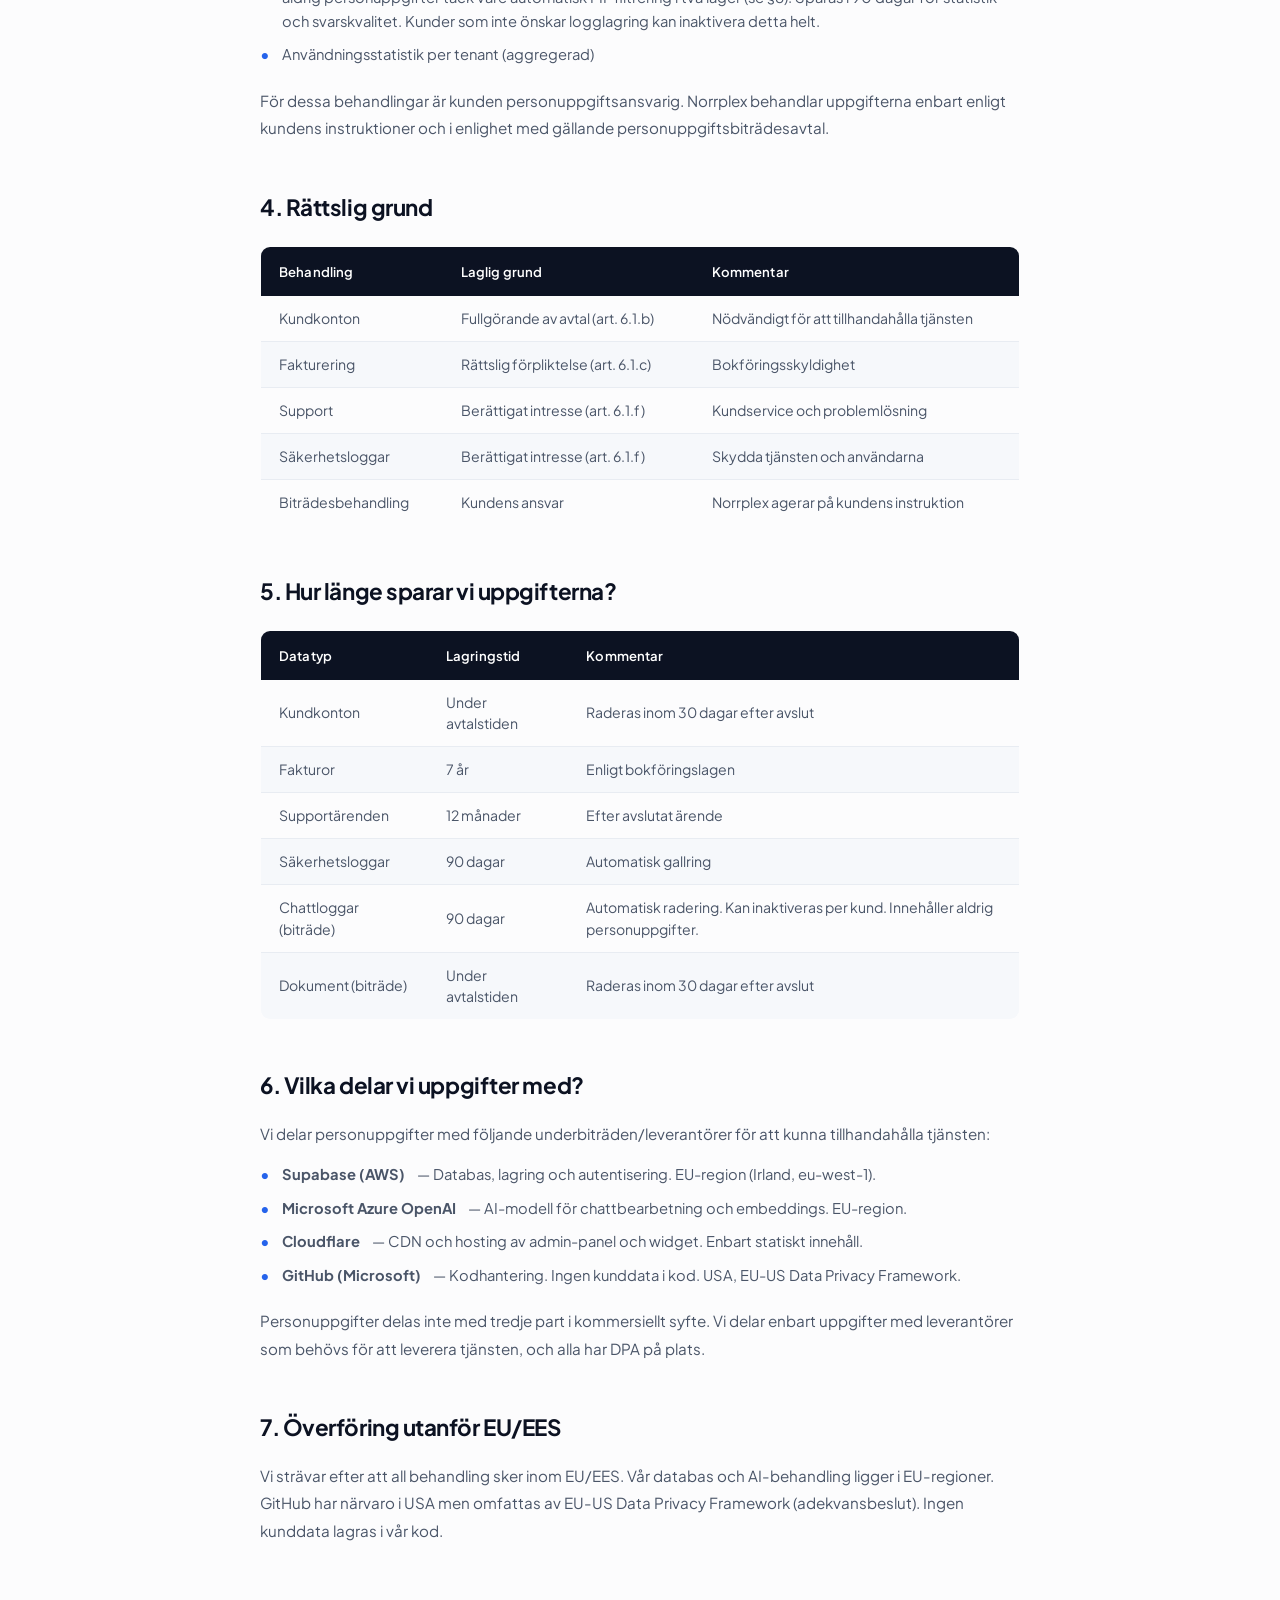
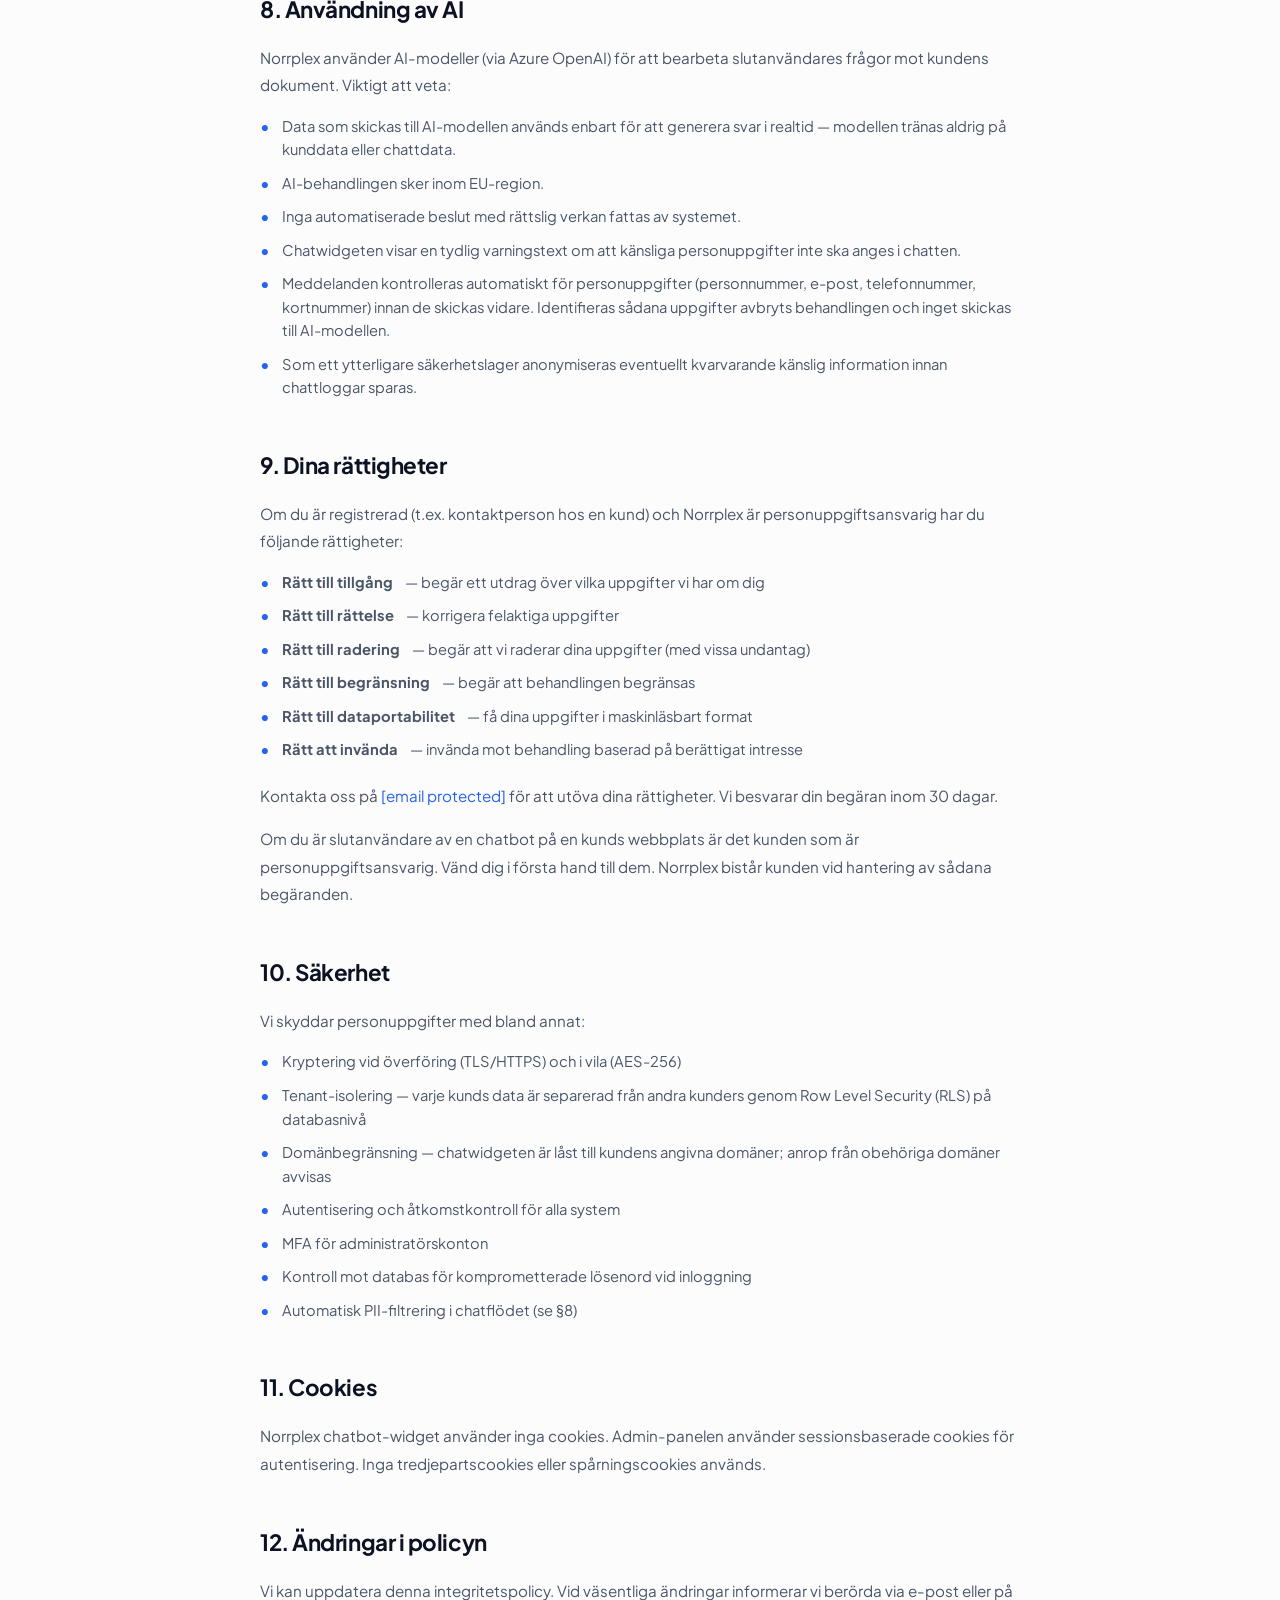
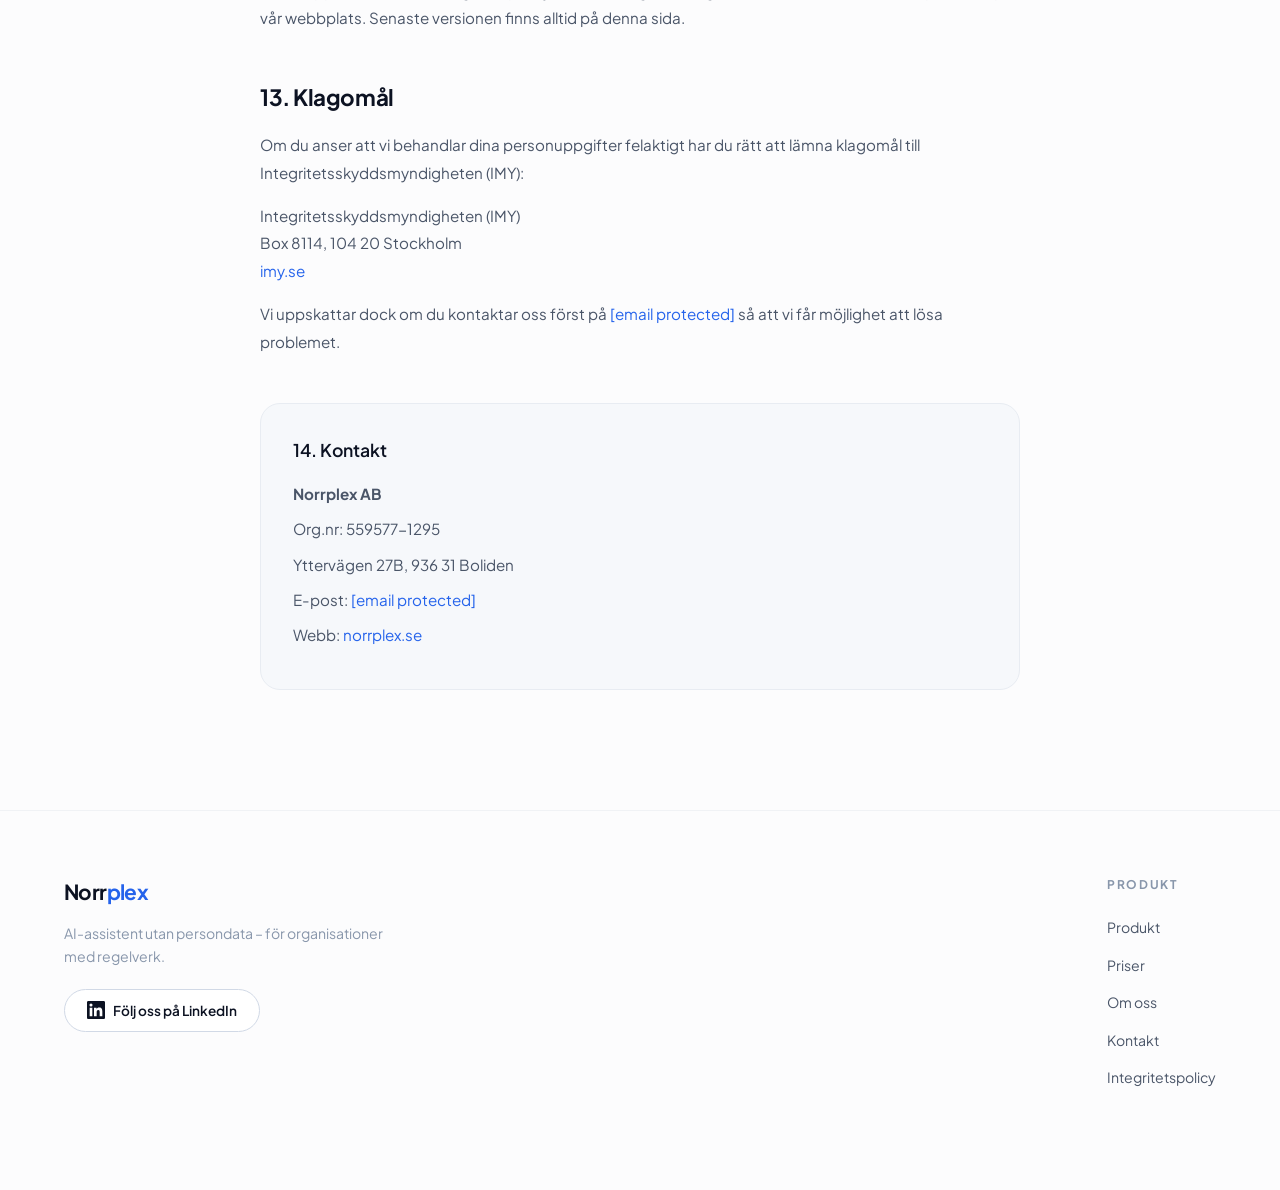
==== commit 4bb0d02e: "Update integritetspolicy.html" ====
--- a/integritetspolicy.html
+++ b/integritetspolicy.html
@@ -49,7 +49,7 @@
 <section class="policy-section">
   <div class="container">
     <div class="policy-content">
-      <p class="policy-updated">Senast uppdaterad: 19 mars 2026</p>
+      <p class="policy-updated">Senast uppdaterad: 1 april 2026</p>
 
       <!-- ÄNDRING: Konsekvent "Norrplex AB" (litet p) genom hela dokumentet -->
       <h2>1. Vem är ansvarig?</h2>
@@ -186,8 +186,7 @@
       <h2>8. Användning av AI</h2>
       <p>Norrplex använder AI-modeller (via Azure OpenAI) för att bearbeta slutanvändares frågor mot kundens dokument. Viktigt att veta:</p>
       <ul>
-        <li>AI-modellen tränas inte på kunddata eller chattdata.</li>
-        <li>Data som skickas till AI-modellen används enbart för att generera svar i realtid.</li>
+        <li>Data som skickas till AI-modellen används enbart för att generera svar i realtid — modellen tränas aldrig på kunddata eller chattdata.</li>
         <li>AI-behandlingen sker inom EU-region.</li>
         <li>Inga automatiserade beslut med rättslig verkan fattas av systemet.</li>
         <li>Chatwidgeten visar en tydlig varningstext om att känsliga personuppgifter inte ska anges i chatten.</li>
@@ -219,7 +218,6 @@
         <li>MFA för administratörskonton</li>
         <li>Kontroll mot databas för komprometterade lösenord vid inloggning</li>
         <li>Automatisk PII-filtrering i chatflödet (se §8)</li>
-        <li>Regelbunden säkerhetsgenomgång</li>
       </ul>
 
       <h2>11. Cookies</h2>
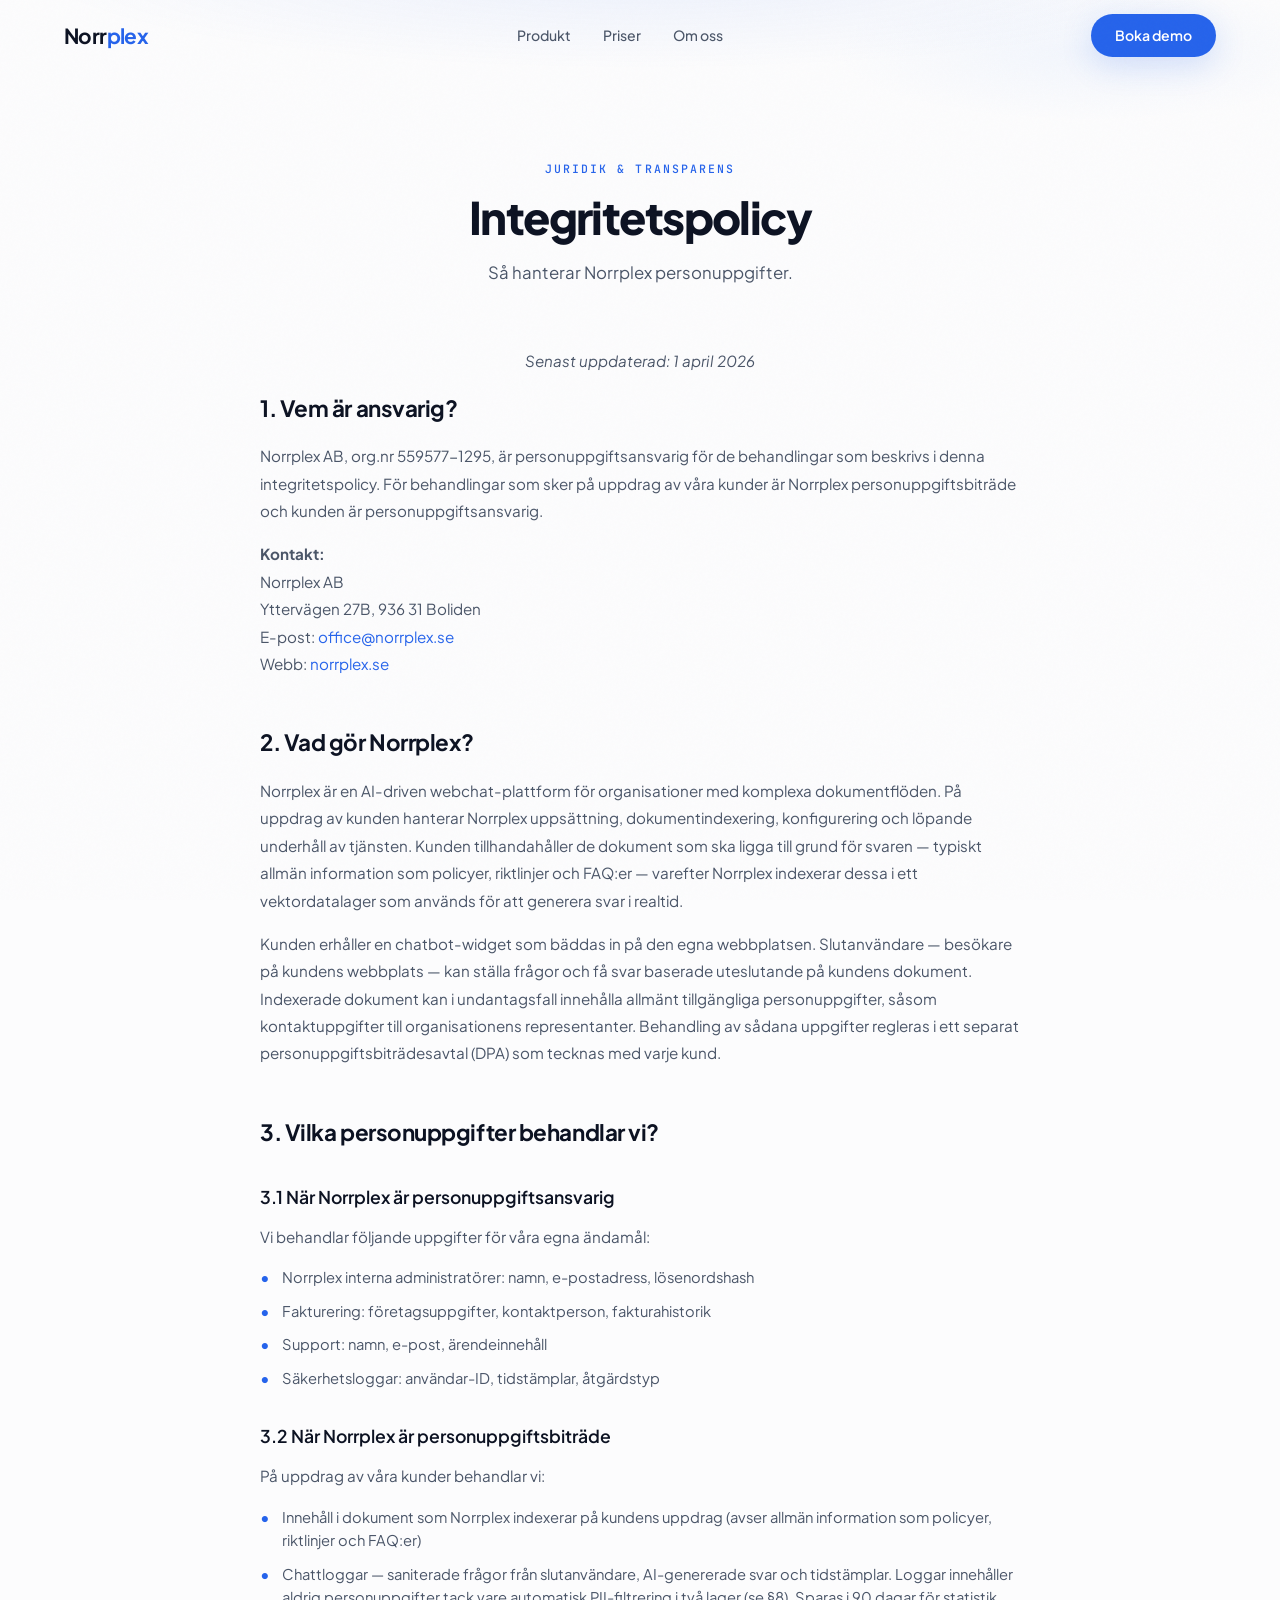
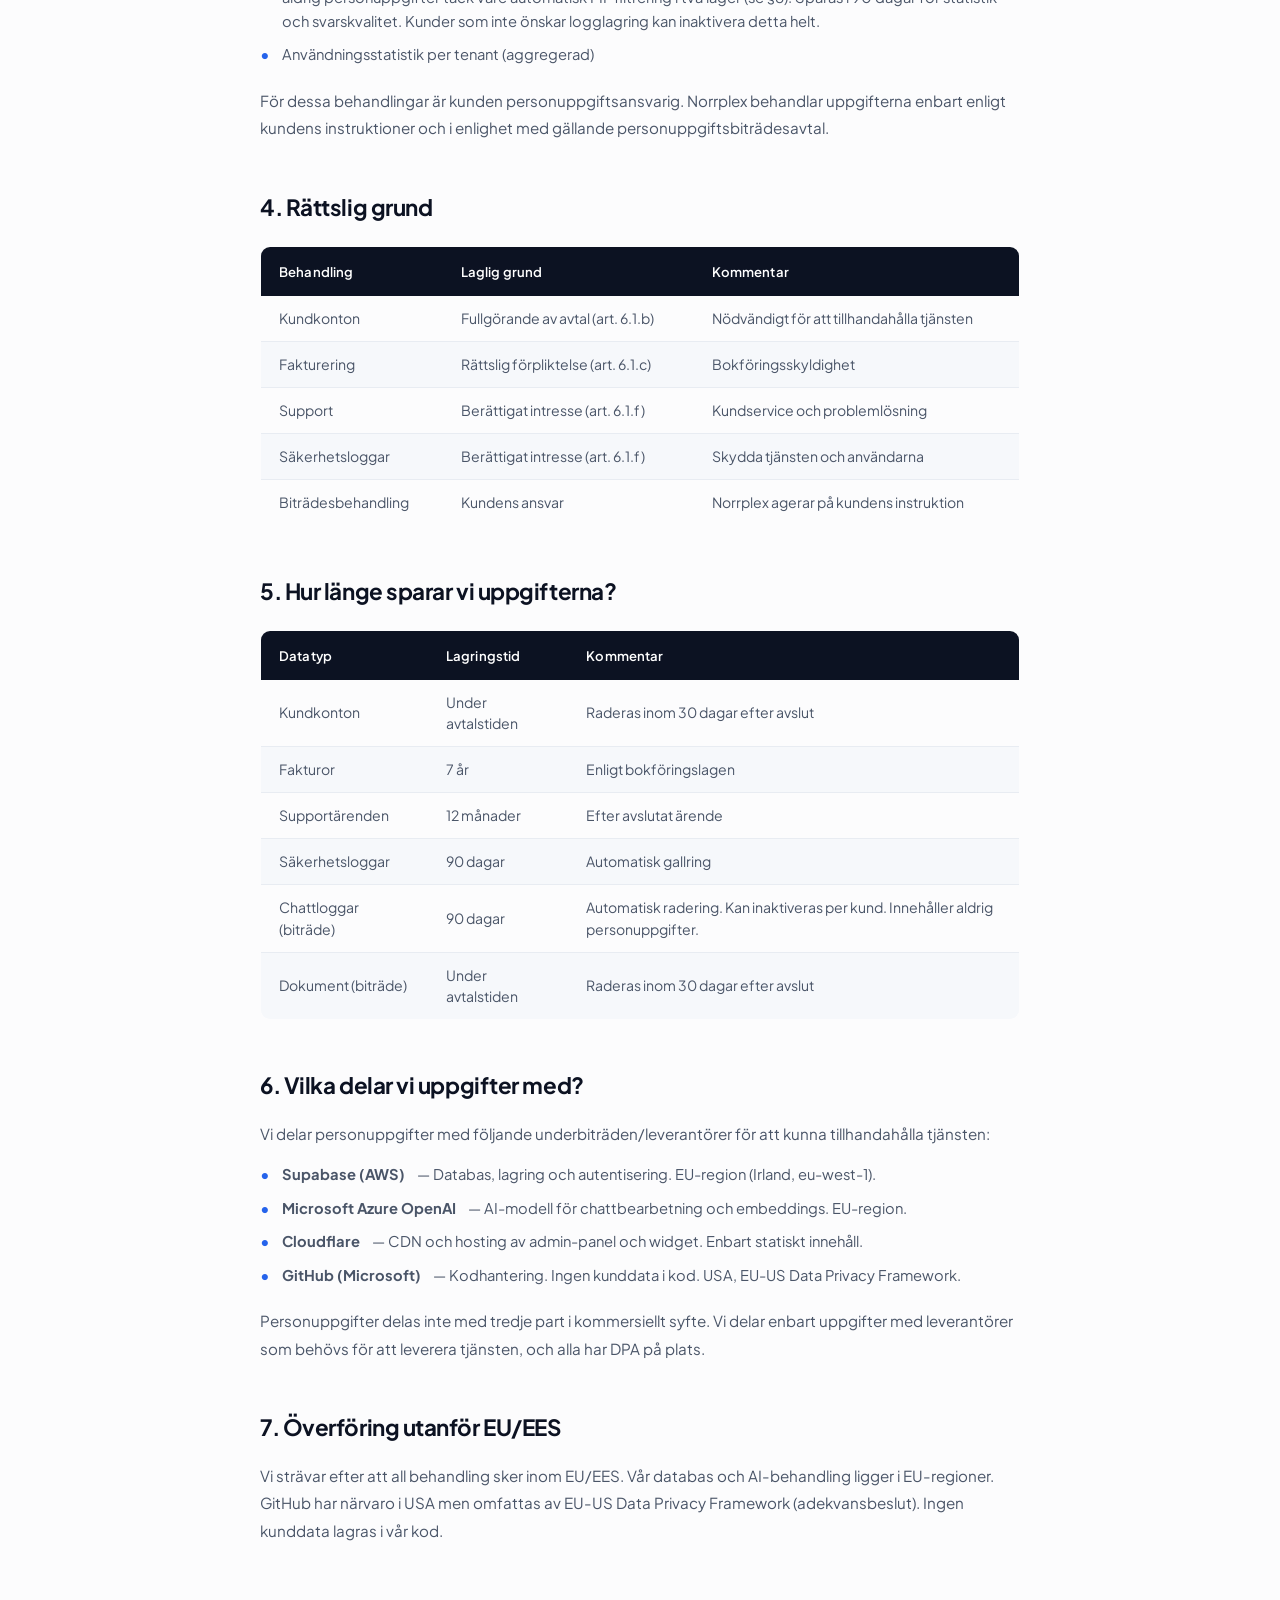
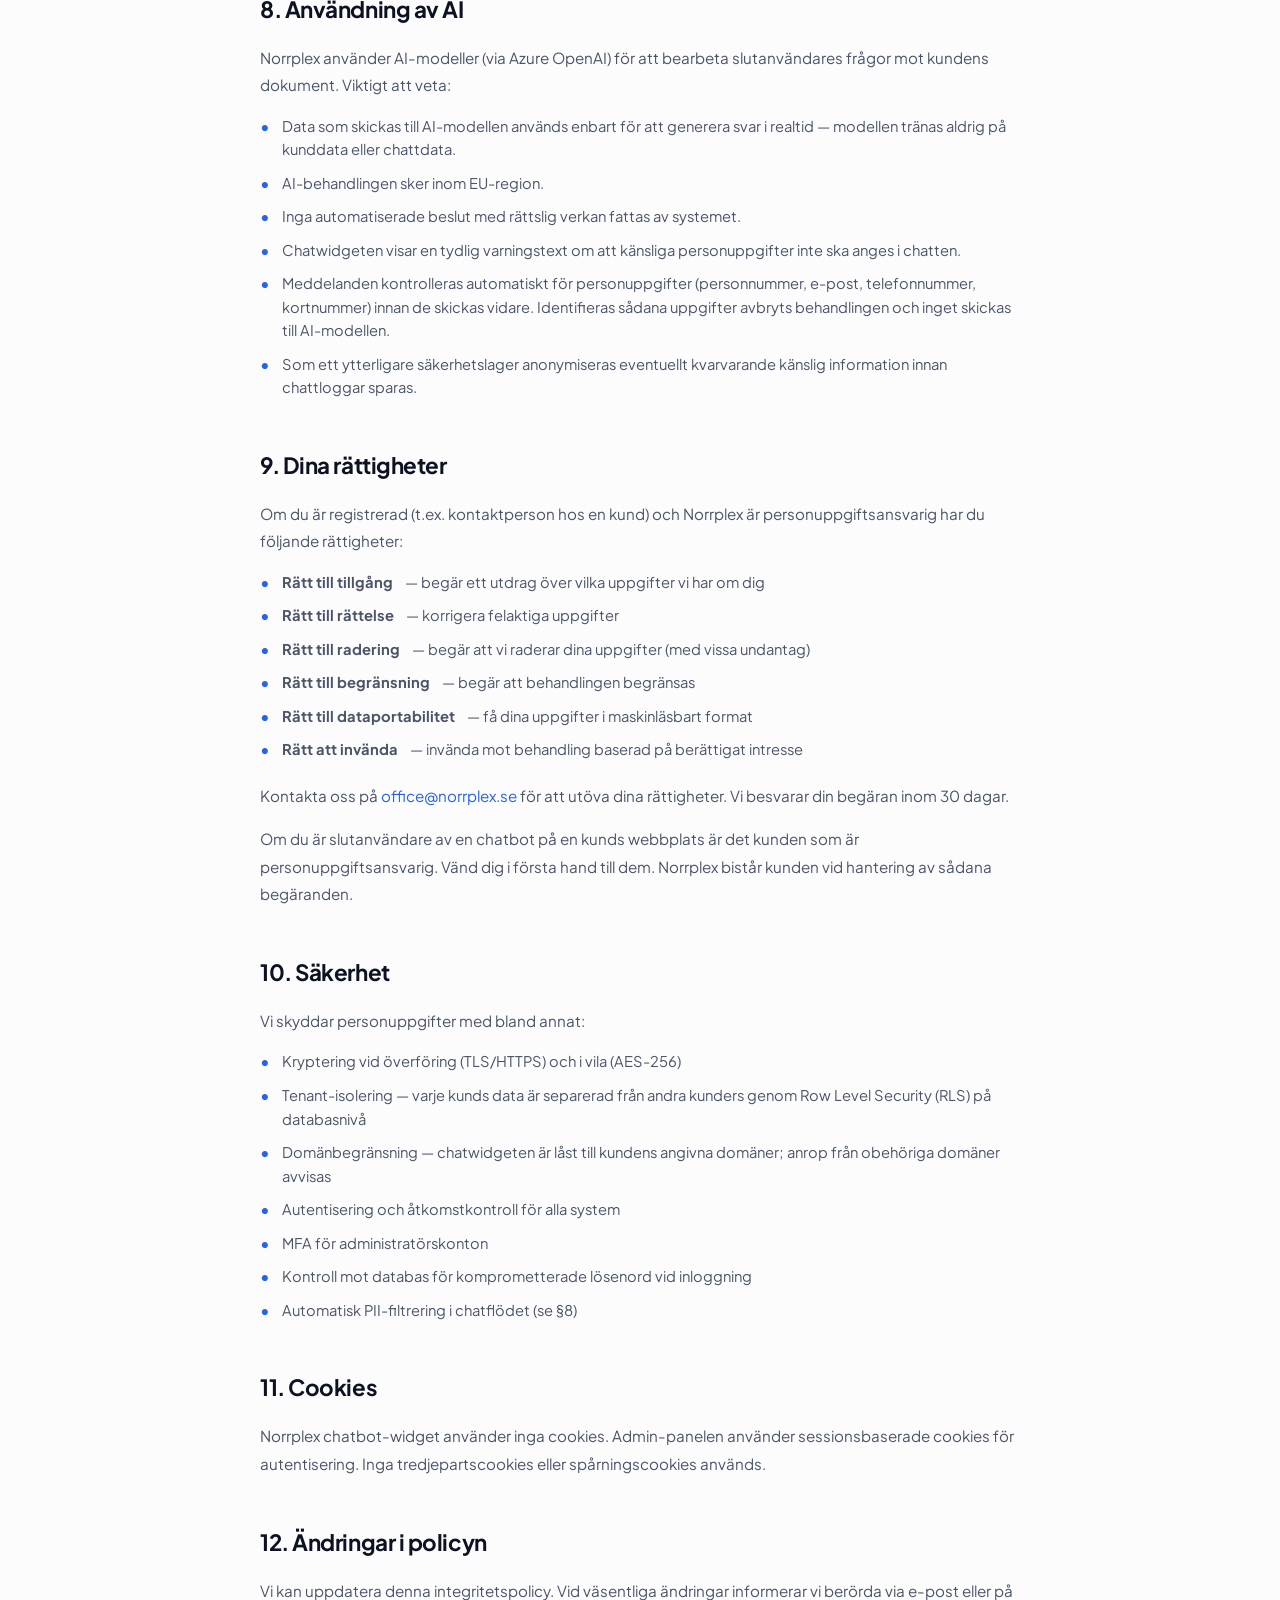
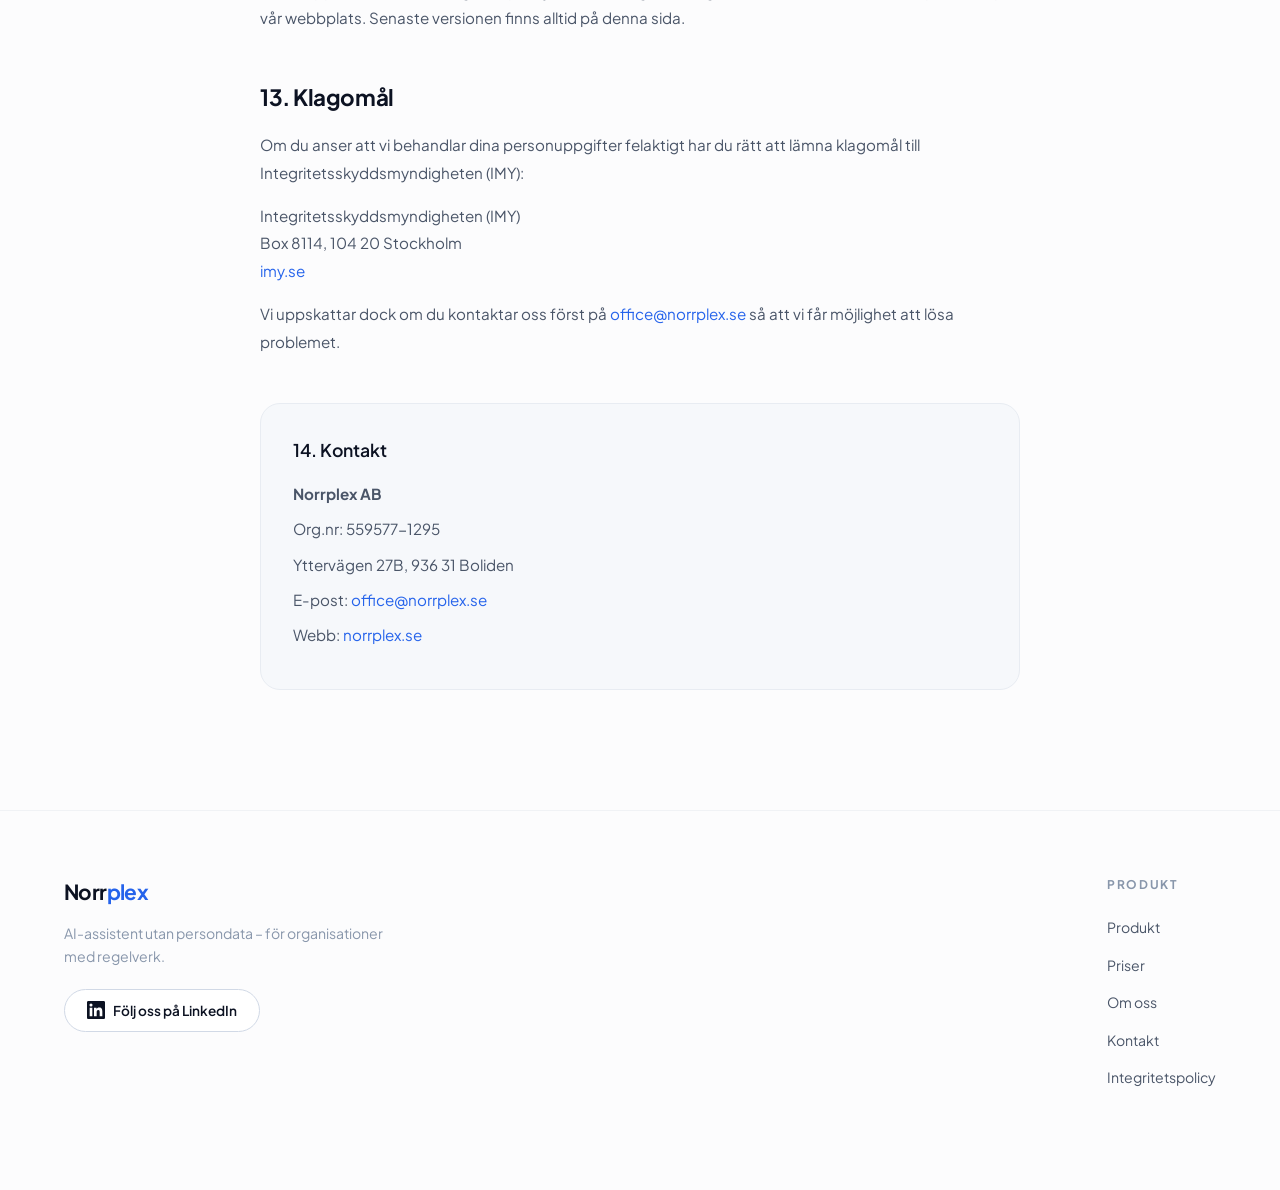
==== commit 6cf04bc5: "Update integritetspolicy.html" ====
--- a/integritetspolicy.html
+++ b/integritetspolicy.html
@@ -57,7 +57,7 @@
       <p><strong>Kontakt:</strong><br>
         Norrplex AB<br>
         Yttervägen 27B, 936 31 Boliden<br>
-        E-post: <a href="/cdn-cgi/l/email-protection#95faf3f3fcf6f0d5fbfae7e7e5f9f0edbbe6f0" style="color:var(--accent);"><span class="__cf_email__" data-cfemail="315e5757585254715f5e4343415d54491f4254">[email&#160;protected]</span></a><br>
+        E-post: <a href="mailto:office@norrplex.se" style="color:var(--accent);">office@norrplex.se</a><br>
         Webb: <a href="https://norrplex.se" style="color:var(--accent);">norrplex.se</a>
       </p>
 
@@ -204,7 +204,7 @@
         <li><strong>Rätt till dataportabilitet</strong> — få dina uppgifter i maskinläsbart format</li>
         <li><strong>Rätt att invända</strong> — invända mot behandling baserad på berättigat intresse</li>
       </ul>
-      <p>Kontakta oss på <a href="/cdn-cgi/l/email-protection#c8a7aeaea1abad88a6a7babab8a4adb0e6bbad" style="color:var(--accent);"><span class="__cf_email__" data-cfemail="b4dbd2d2ddd7d1f4dadbc6c6c4d8d1cc9ac7d1">[email&#160;protected]</span></a> för att utöva dina rättigheter. Vi besvarar din begäran inom 30 dagar.</p>
+      <p>Kontakta oss på <a href="mailto:office@norrplex.se" style="color:var(--accent);">office@norrplex.se</a> för att utöva dina rättigheter. Vi besvarar din begäran inom 30 dagar.</p>
       <p>Om du är slutanvändare av en chatbot på en kunds webbplats är det kunden som är personuppgiftsansvarig. Vänd dig i första hand till dem. Norrplex bistår kunden vid hantering av sådana begäranden.</p>
 
       <!-- ÄNDRING: §10 utökad med RLS, domänbegränsning och kontroll av komprometterade lösenord -->
@@ -233,14 +233,14 @@
         Box 8114, 104 20 Stockholm<br>
         <a href="https://www.imy.se" target="_blank" rel="noopener" style="color:var(--accent);">imy.se</a>
       </p>
-      <p>Vi uppskattar dock om du kontaktar oss först på <a href="/cdn-cgi/l/email-protection#771811111e14123719180505071b120f590412" style="color:var(--accent);"><span class="__cf_email__" data-cfemail="a4cbc2c2cdc7c1e4cacbd6d6d4c8c1dc8ad7c1">[email&#160;protected]</span></a> så att vi får möjlighet att lösa problemet.</p>
+      <p>Vi uppskattar dock om du kontaktar oss först på <a href="mailto:office@norrplex.se" style="color:var(--accent);">office@norrplex.se</a> så att vi får möjlighet att lösa problemet.</p>
 
       <div class="policy-contact-card">
         <h3>14. Kontakt</h3>
         <p><strong>Norrplex AB</strong></p>
         <p>Org.nr: 559577-1295</p>
         <p>Yttervägen 27B, 936 31 Boliden</p>
-        <p>E-post: <a href="/cdn-cgi/l/email-protection#f29d94949b9197b29c9d8080829e978adc8197" style="color:var(--accent);"><span class="__cf_email__" data-cfemail="84ebe2e2ede7e1c4eaebf6f6f4e8e1fcaaf7e1">[email&#160;protected]</span></a></p>
+        <p>E-post: <a href="mailto:office@norrplex.se" style="color:var(--accent);">office@norrplex.se</a></p>
         <p>Webb: <a href="https://norrplex.se" style="color:var(--accent);">norrplex.se</a></p>
       </div>
 
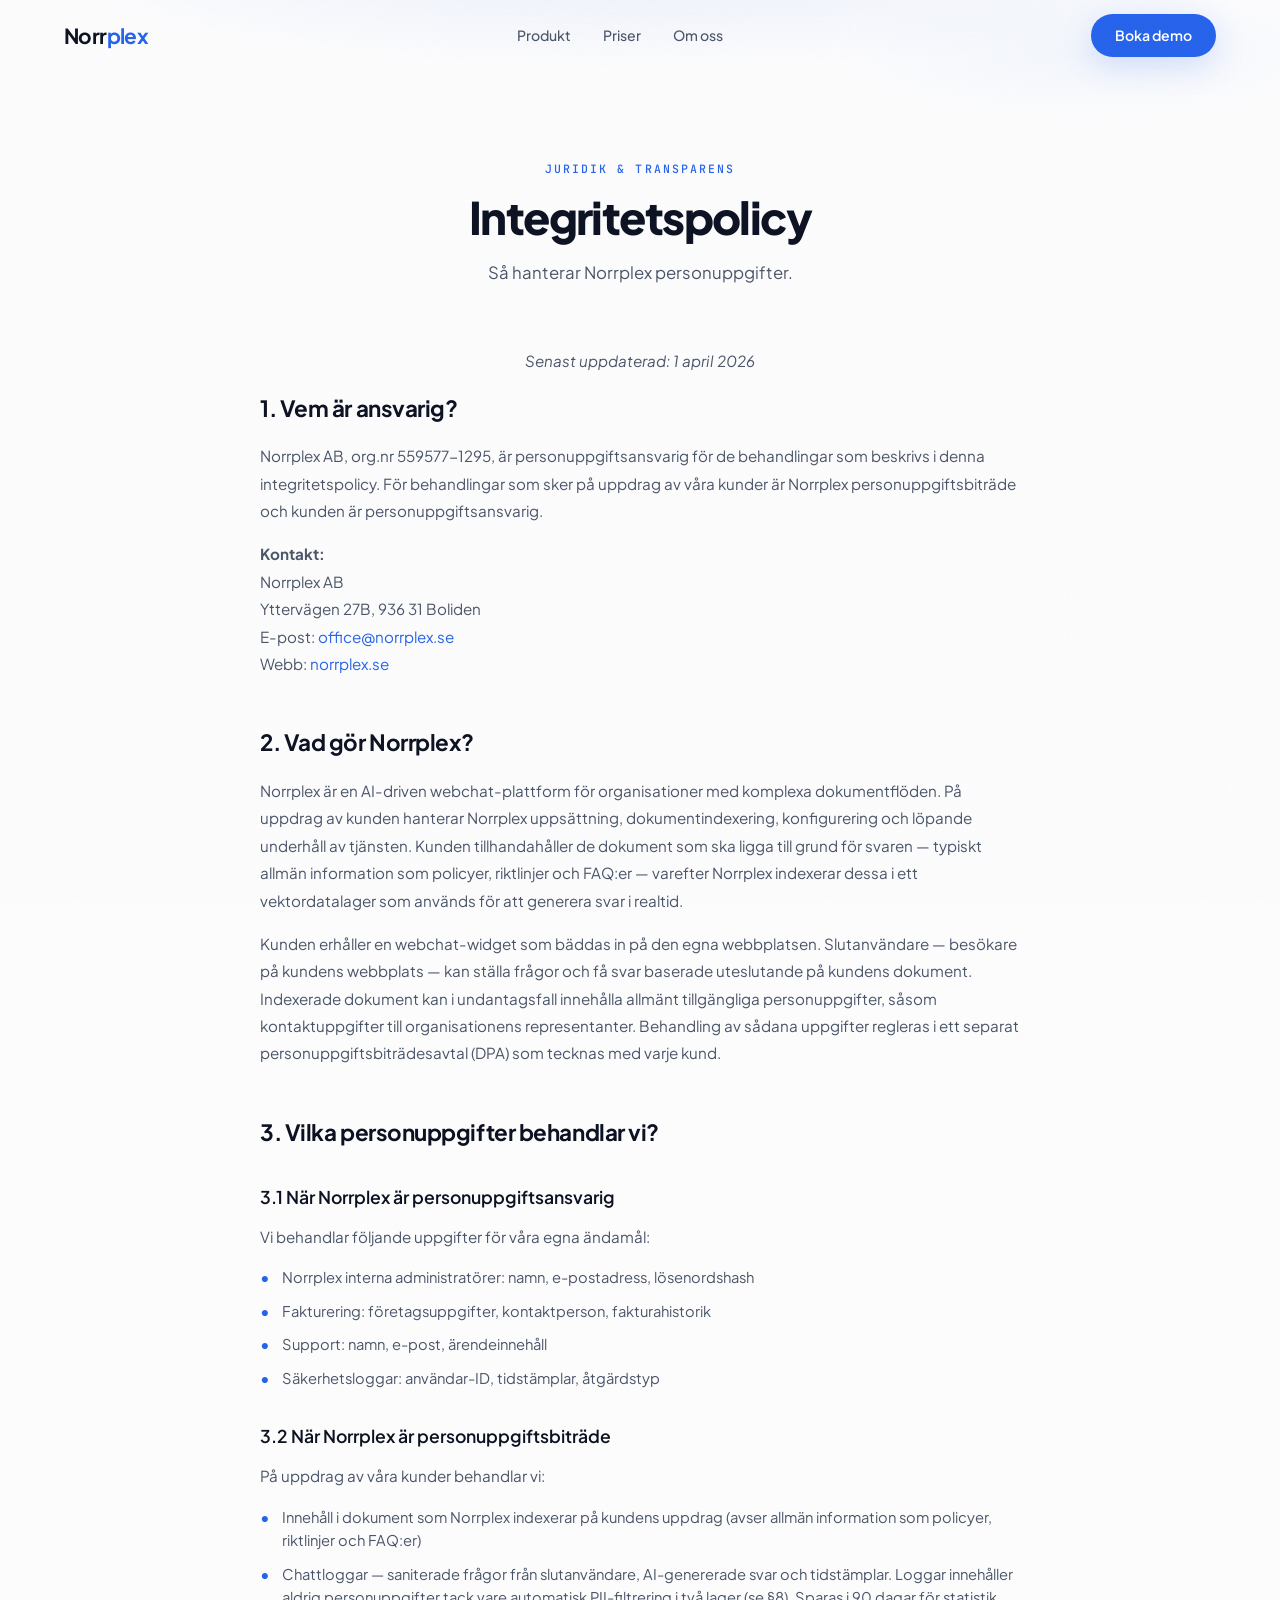
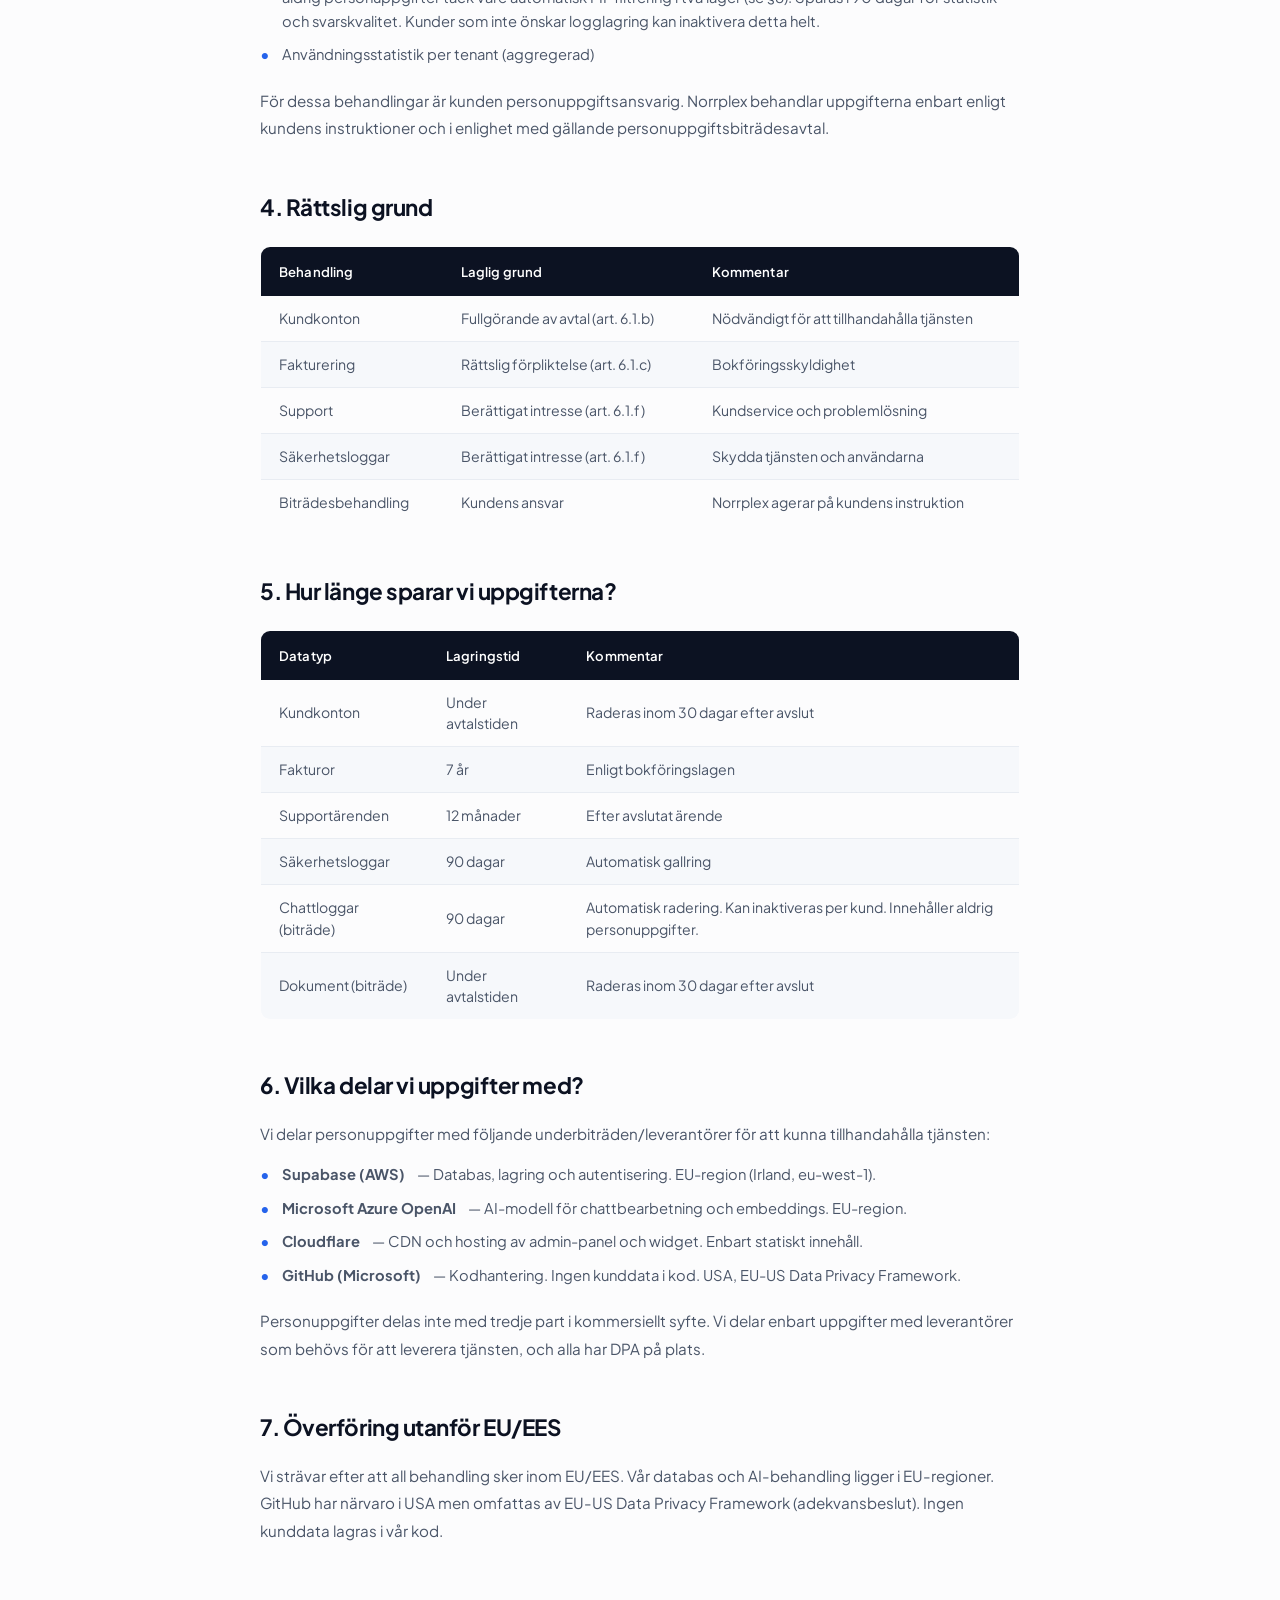
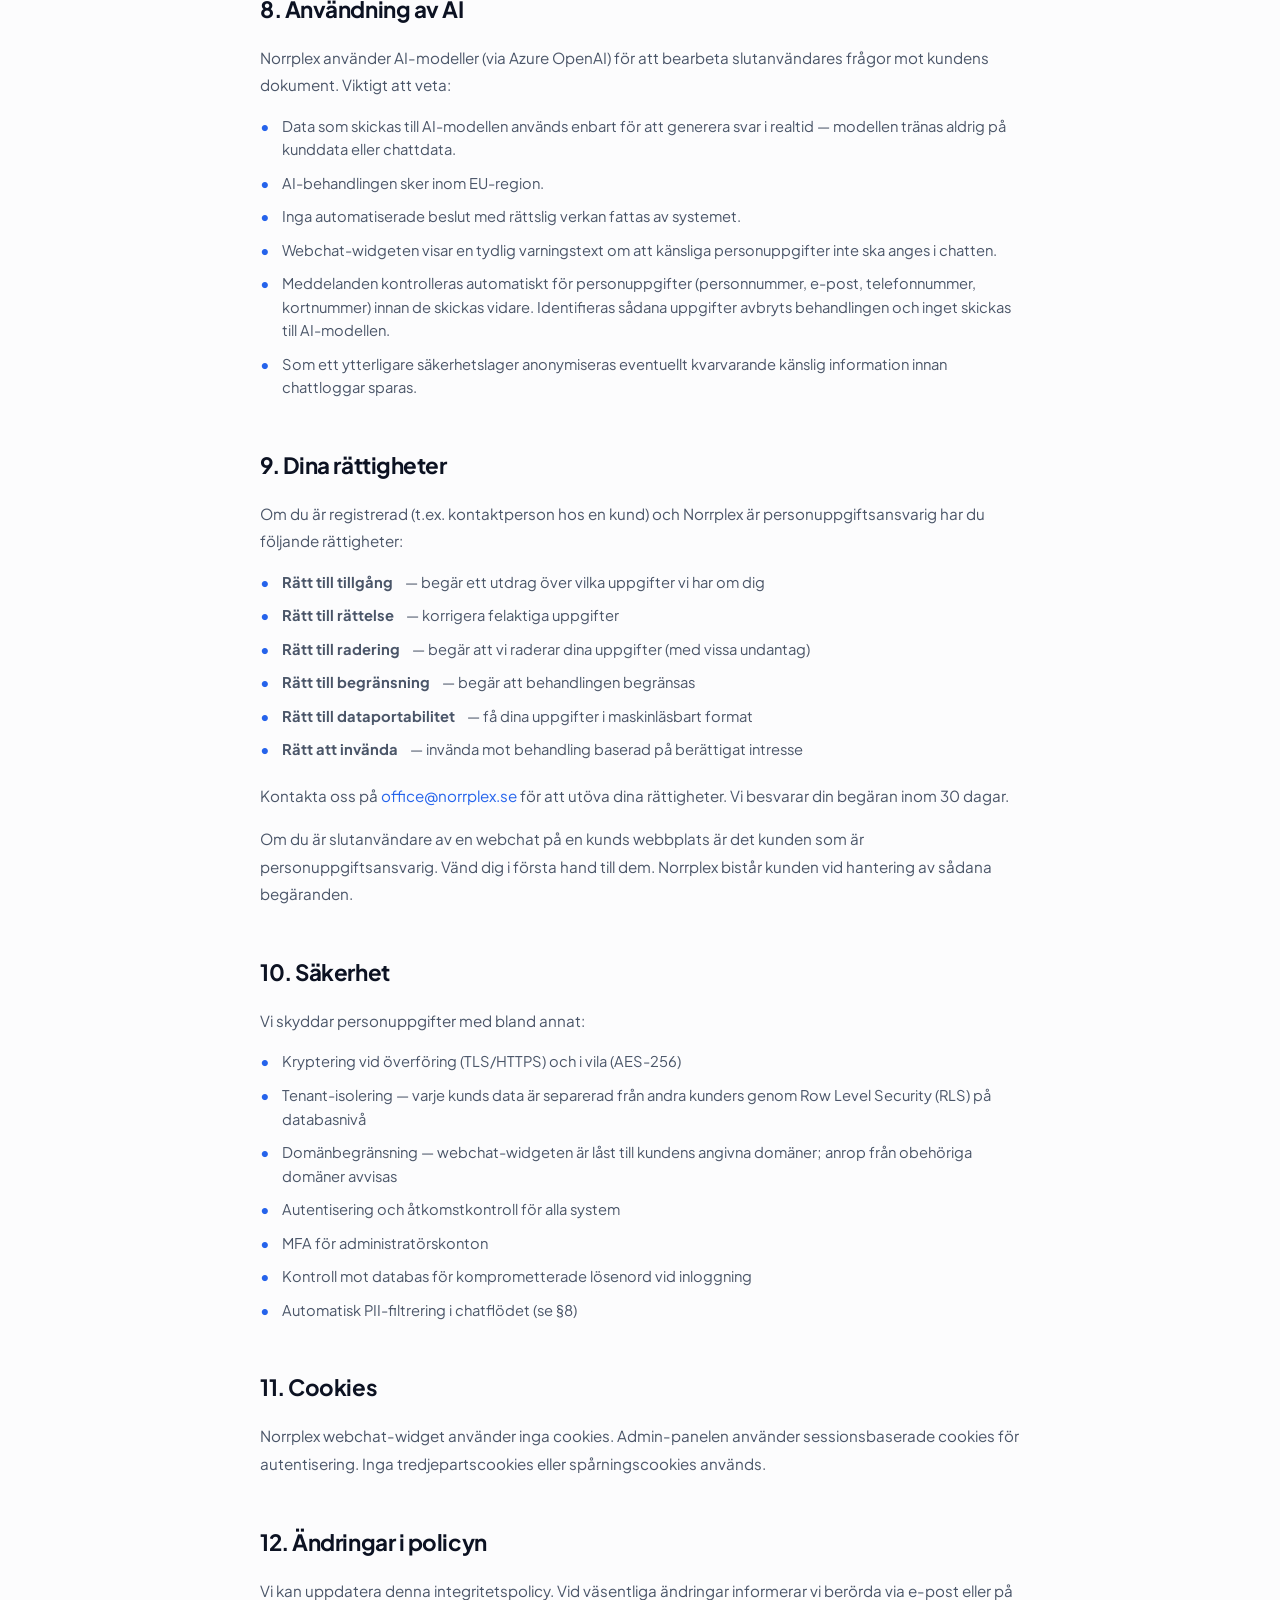
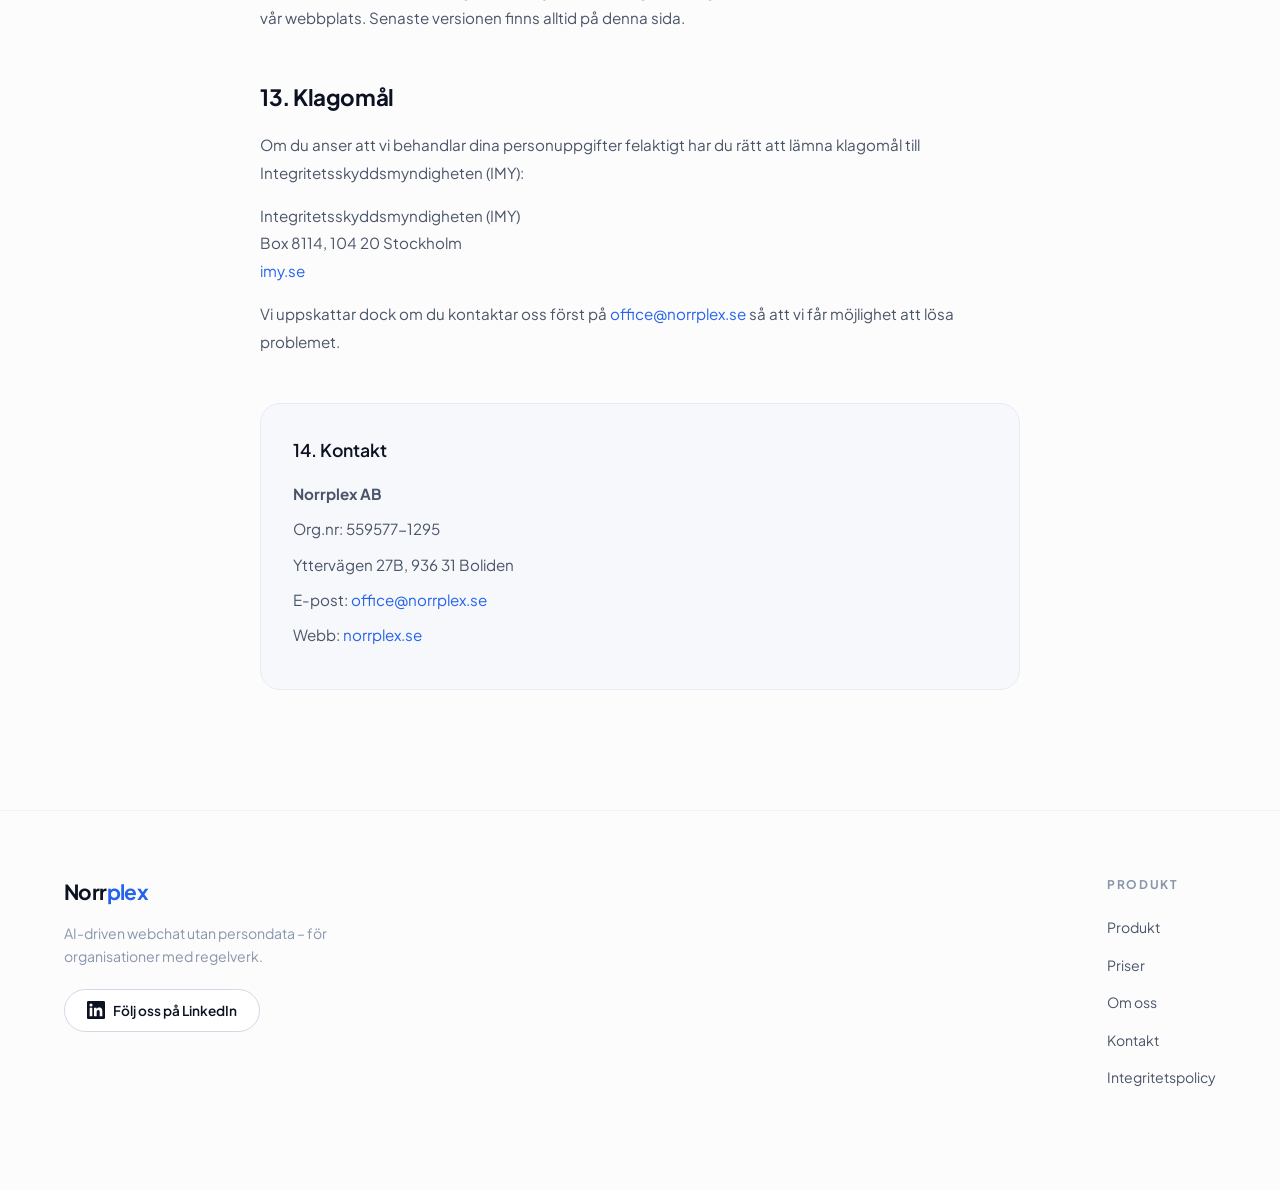
==== commit 6f313fa9: "Update integritetspolicy.html" ====
--- a/integritetspolicy.html
+++ b/integritetspolicy.html
@@ -64,7 +64,7 @@
       <!-- ÄNDRING: §2 omskriven — borttaget säljargument, "träning" ersatt, DPA tillagt -->
       <h2>2. Vad gör Norrplex?</h2>
       <p>Norrplex är en AI-driven webchat-plattform för organisationer med komplexa dokumentflöden. På uppdrag av kunden hanterar Norrplex uppsättning, dokumentindexering, konfigurering och löpande underhåll av tjänsten. Kunden tillhandahåller de dokument som ska ligga till grund för svaren — typiskt allmän information som policyer, riktlinjer och FAQ:er — varefter Norrplex indexerar dessa i ett vektordatalager som används för att generera svar i realtid.</p>
-      <p>Kunden erhåller en chatbot-widget som bäddas in på den egna webbplatsen. Slutanvändare — besökare på kundens webbplats — kan ställa frågor och få svar baserade uteslutande på kundens dokument. Indexerade dokument kan i undantagsfall innehålla allmänt tillgängliga personuppgifter, såsom kontaktuppgifter till organisationens representanter. Behandling av sådana uppgifter regleras i ett separat personuppgiftsbiträdesavtal (DPA) som tecknas med varje kund.</p>
+      <p>Kunden erhåller en webchat-widget som bäddas in på den egna webbplatsen. Slutanvändare — besökare på kundens webbplats — kan ställa frågor och få svar baserade uteslutande på kundens dokument. Indexerade dokument kan i undantagsfall innehålla allmänt tillgängliga personuppgifter, såsom kontaktuppgifter till organisationens representanter. Behandling av sådana uppgifter regleras i ett separat personuppgiftsbiträdesavtal (DPA) som tecknas med varje kund.</p>
 
       <h2>3. Vilka personuppgifter behandlar vi?</h2>
 
@@ -189,7 +189,7 @@
         <li>Data som skickas till AI-modellen används enbart för att generera svar i realtid — modellen tränas aldrig på kunddata eller chattdata.</li>
         <li>AI-behandlingen sker inom EU-region.</li>
         <li>Inga automatiserade beslut med rättslig verkan fattas av systemet.</li>
-        <li>Chatwidgeten visar en tydlig varningstext om att känsliga personuppgifter inte ska anges i chatten.</li>
+        <li>Webchat-widgeten visar en tydlig varningstext om att känsliga personuppgifter inte ska anges i chatten.</li>
         <li>Meddelanden kontrolleras automatiskt för personuppgifter (personnummer, e-post, telefonnummer, kortnummer) innan de skickas vidare. Identifieras sådana uppgifter avbryts behandlingen och inget skickas till AI-modellen.</li>
         <li>Som ett ytterligare säkerhetslager anonymiseras eventuellt kvarvarande känslig information innan chattloggar sparas.</li>
       </ul>
@@ -205,7 +205,7 @@
         <li><strong>Rätt att invända</strong> — invända mot behandling baserad på berättigat intresse</li>
       </ul>
       <p>Kontakta oss på <a href="mailto:office@norrplex.se" style="color:var(--accent);">office@norrplex.se</a> för att utöva dina rättigheter. Vi besvarar din begäran inom 30 dagar.</p>
-      <p>Om du är slutanvändare av en chatbot på en kunds webbplats är det kunden som är personuppgiftsansvarig. Vänd dig i första hand till dem. Norrplex bistår kunden vid hantering av sådana begäranden.</p>
+      <p>Om du är slutanvändare av en webchat på en kunds webbplats är det kunden som är personuppgiftsansvarig. Vänd dig i första hand till dem. Norrplex bistår kunden vid hantering av sådana begäranden.</p>
 
       <!-- ÄNDRING: §10 utökad med RLS, domänbegränsning och kontroll av komprometterade lösenord -->
       <h2>10. Säkerhet</h2>
@@ -213,7 +213,7 @@
       <ul>
         <li>Kryptering vid överföring (TLS/HTTPS) och i vila (AES-256)</li>
         <li>Tenant-isolering — varje kunds data är separerad från andra kunders genom Row Level Security (RLS) på databasnivå</li>
-        <li>Domänbegränsning — chatwidgeten är låst till kundens angivna domäner; anrop från obehöriga domäner avvisas</li>
+        <li>Domänbegränsning — webchat-widgeten är låst till kundens angivna domäner; anrop från obehöriga domäner avvisas</li>
         <li>Autentisering och åtkomstkontroll för alla system</li>
         <li>MFA för administratörskonton</li>
         <li>Kontroll mot databas för komprometterade lösenord vid inloggning</li>
@@ -221,7 +221,7 @@
       </ul>
 
       <h2>11. Cookies</h2>
-      <p>Norrplex chatbot-widget använder inga cookies. Admin-panelen använder sessionsbaserade cookies för autentisering. Inga tredjepartscookies eller spårningscookies används.</p>
+      <p>Norrplex webchat-widget använder inga cookies. Admin-panelen använder sessionsbaserade cookies för autentisering. Inga tredjepartscookies eller spårningscookies används.</p>
 
       <h2>12. Ändringar i policyn</h2>
       <p>Vi kan uppdatera denna integritetspolicy. Vid väsentliga ändringar informerar vi berörda via e-post eller på vår webbplats. Senaste versionen finns alltid på denna sida.</p>
@@ -256,7 +256,7 @@
         <a href="/" class="logo">
           <span class="logo-norr">Norr</span><span class="logo-plex">plex</span>
         </a>
-        <p>AI-assistent utan persondata – för organisationer med regelverk.</p>
+        <p>AI-driven webchat utan persondata – för organisationer med regelverk.</p>
         <a href="https://www.linkedin.com/company/norrplex" target="_blank" rel="noopener" class="footer-linkedin">
           <svg width="18" height="18" viewBox="0 0 24 24" fill="currentColor"><path d="M20.447 20.452h-3.554v-5.569c0-1.328-.027-3.037-1.852-3.037-1.853 0-2.136 1.445-2.136 2.939v5.667H9.351V9h3.414v1.561h.046c.477-.9 1.637-1.85 3.37-1.85 3.601 0 4.267 2.37 4.267 5.455v6.286zM5.337 7.433a2.062 2.062 0 0 1-2.063-2.065 2.064 2.064 0 1 1 2.063 2.065zm1.782 13.019H3.555V9h3.564v11.452zM22.225 0H1.771C.792 0 0 .774 0 1.729v20.542C0 23.227.792 24 1.771 24h20.451C23.2 24 24 23.227 24 22.271V1.729C24 .774 23.2 0 22.222 0h.003z"/></svg>
           Följ oss på LinkedIn
